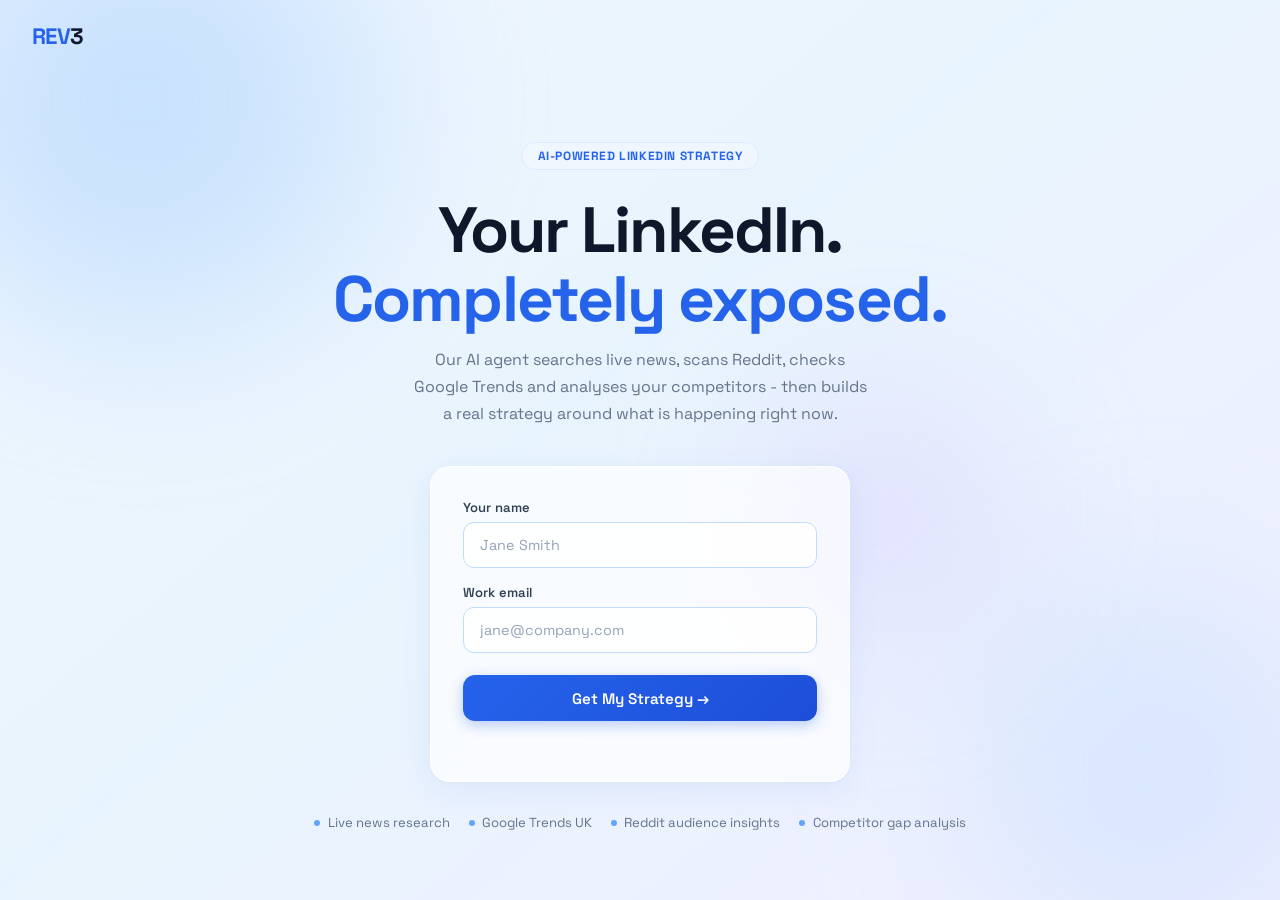
==== static/index.html @ 2608c825 "Cut research time by removing Claude agentic loop Previously: Claude made 3-5 round-trip API calls t" ====
<!DOCTYPE html>
<html lang="en">
<head>
<meta charset="UTF-8"/>
<meta name="viewport" content="width=device-width, initial-scale=1.0"/>
<title>REV3 - LinkedIn Brand Optimizer</title>
<link href="https://fonts.googleapis.com/css2?family=Space+Grotesk:wght@300;400;500;600;700&display=swap" rel="stylesheet"/>
<style>
*,*::before,*::after{box-sizing:border-box;margin:0;padding:0;}

:root{
  --blue-50:#EFF6FF;
  --blue-100:#DBEAFE;
  --blue-200:#BFDBFE;
  --blue-300:#93C5FD;
  --blue-400:#60A5FA;
  --blue-500:#3B82F6;
  --blue-600:#2563EB;
  --blue-700:#1D4ED8;
  --slate-900:#0F172A;
  --slate-700:#334155;
  --slate-600:#475569;
  --slate-500:#64748B;
  --slate-400:#94A3B8;
  --slate-200:#E2E8F0;
  --slate-100:#F1F5F9;
  --white:#FFFFFF;
  --success:#10B981;
  --error:#EF4444;
  --glass:rgba(255,255,255,0.68);
  --glass-border:rgba(255,255,255,0.88);
  --shadow:0 8px 32px rgba(37,99,235,0.08),0 1px 4px rgba(0,0,0,0.04);
  --shadow-md:0 12px 40px rgba(37,99,235,0.12),0 2px 8px rgba(0,0,0,0.06);
}

html{scroll-behavior:smooth;}
body{
  background:linear-gradient(140deg,#EFF6FF 0%,#E8F4FD 45%,#F0EEFF 100%);
  color:var(--slate-900);
  font-family:'Space Grotesk',sans-serif;
  min-height:100vh;
  overflow-x:hidden;
}

/* orbs */
.orb{position:fixed;border-radius:50%;filter:blur(72px);pointer-events:none;z-index:0;}
.orb-1{width:520px;height:520px;background:radial-gradient(circle,rgba(147,197,253,.48),rgba(191,219,254,.15));top:-160px;left:-120px;animation:orb1 14s ease-in-out infinite;}
.orb-2{width:420px;height:420px;background:radial-gradient(circle,rgba(167,210,255,.38),rgba(224,242,254,.1));bottom:-80px;right:-80px;animation:orb2 11s ease-in-out infinite;}
.orb-3{width:280px;height:280px;background:radial-gradient(circle,rgba(196,181,253,.32),rgba(221,214,254,.08));top:42%;left:58%;animation:orb3 17s ease-in-out infinite;}
@keyframes orb1{0%,100%{transform:translate(0,0) scale(1);}40%{transform:translate(24px,-18px) scale(1.06);}70%{transform:translate(-16px,22px) scale(.96);}}
@keyframes orb2{0%,100%{transform:translate(0,0);}35%{transform:translate(-20px,16px);}65%{transform:translate(18px,-12px);}}
@keyframes orb3{0%,100%{transform:translate(-50%,-50%) scale(1);}50%{transform:translate(-50%,-50%) scale(1.1);}}

.page{position:relative;z-index:1;}

/* utilities */
.hidden{display:none!important;}
.fade-in{animation:fadeUp .35s ease forwards;}
@keyframes fadeUp{from{opacity:0;transform:translateY(20px);}to{opacity:1;transform:translateY(0);}}
@keyframes spin{to{transform:rotate(360deg);}}
@keyframes pulse{0%,100%{opacity:1;}50%{opacity:.5;}}

/* glass card */
.glass{
  background:var(--glass);
  backdrop-filter:blur(20px);
  -webkit-backdrop-filter:blur(20px);
  border:1px solid var(--glass-border);
  border-radius:20px;
  box-shadow:var(--shadow);
}

/* nav */
.nav{padding:1.4rem 2rem;display:flex;align-items:center;justify-content:space-between;}
.logo{font-size:1.4rem;font-weight:700;color:var(--blue-600);letter-spacing:-.03em;}
.logo-dot{color:var(--slate-900);}

/* buttons */
.btn{
  display:inline-flex;align-items:center;justify-content:center;gap:.5rem;
  background:linear-gradient(135deg,var(--blue-600),var(--blue-700));
  color:#fff;font-family:'Space Grotesk',sans-serif;font-size:.95rem;font-weight:600;
  padding:.85rem 2rem;border:none;border-radius:12px;cursor:pointer;
  transition:all .2s ease;box-shadow:0 4px 14px rgba(37,99,235,.32);
}
.btn:hover:not(:disabled){transform:translateY(-2px);box-shadow:0 6px 20px rgba(37,99,235,.42);}
.btn:active:not(:disabled){transform:translateY(0);}
.btn:disabled{background:var(--slate-200);color:var(--slate-400);cursor:not-allowed;box-shadow:none;}
.btn-ghost{background:transparent;border:1.5px solid var(--blue-600);color:var(--blue-600);box-shadow:none;}
.btn-ghost:hover:not(:disabled){background:var(--blue-50);box-shadow:none;}

/* inputs */
.field{margin-bottom:1rem;}
.field label{display:block;font-size:.82rem;font-weight:600;color:var(--slate-700);margin-bottom:.4rem;letter-spacing:.01em;}
.input{
  width:100%;padding:.8rem 1rem;
  background:rgba(255,255,255,.82);
  border:1.5px solid var(--blue-200);
  border-radius:11px;
  font-family:'Space Grotesk',sans-serif;font-size:.9rem;color:var(--slate-900);
  outline:none;transition:all .2s ease;
}
.input:focus{border-color:var(--blue-500);background:#fff;box-shadow:0 0 0 3px rgba(59,130,246,.14);}
.input::placeholder{color:var(--slate-400);}

/* chips */
.chip{display:inline-block;background:var(--blue-50);color:var(--blue-700);border:1px solid var(--blue-100);font-size:.82rem;font-weight:500;padding:.28rem .7rem;border-radius:20px;}
.chip-green{background:#F0FDF4;color:#166534;border-color:#BBF7D0;}
.chip-red{background:#FEF2F2;color:#991B1B;border-color:#FECACA;}
.chip-slate{background:var(--slate-100);color:var(--slate-600);border:1px solid var(--slate-200);}

/* spinner */
.spinner{display:inline-block;width:1rem;height:1rem;border:2px solid rgba(59,130,246,.2);border-top-color:var(--blue-500);border-radius:50%;animation:spin .7s linear infinite;}

/* divider */
hr.div{border:none;border-top:1px solid rgba(37,99,235,.1);margin:1.75rem 0;}

/* section labels */
.label-tag{font-size:.72rem;font-weight:700;color:var(--blue-600);text-transform:uppercase;letter-spacing:.06em;margin-bottom:.5rem;}

/* progress steps */
.steps{display:flex;align-items:center;justify-content:center;gap:0;margin-bottom:2.5rem;font-size:.82rem;}
.step{display:flex;flex-direction:column;align-items:center;gap:.3rem;color:var(--slate-400);}
.step.done{color:var(--success);}
.step.active{color:var(--blue-600);}
.step-circle{width:30px;height:30px;border:2px solid currentColor;border-radius:50%;display:flex;align-items:center;justify-content:center;font-size:.82rem;font-weight:700;background:rgba(255,255,255,.8);}
.step.active .step-circle{background:var(--blue-600);border-color:var(--blue-600);color:#fff;}
.step.done .step-circle{background:var(--success);border-color:var(--success);color:#fff;}
.step-line{width:56px;height:2px;background:var(--slate-200);margin-bottom:1.3rem;}
.step-line.done{background:var(--success);}

/* =====================================================
   STEP 0 — Email / Name
===================================================== */
#step0{min-height:100vh;display:flex;flex-direction:column;}
.s0-body{flex:1;display:flex;flex-direction:column;align-items:center;justify-content:center;padding:2rem 1rem;text-align:center;}
.s0-badge{display:inline-flex;align-items:center;gap:.5rem;background:var(--blue-50);border:1px solid var(--blue-100);color:var(--blue-600);font-size:.75rem;font-weight:700;padding:.3rem 1rem;border-radius:20px;margin-bottom:1.6rem;text-transform:uppercase;letter-spacing:.05em;}
.s0-h1{font-size:clamp(2.2rem,6vw,4rem);font-weight:700;line-height:1.08;color:var(--slate-900);margin-bottom:.75rem;letter-spacing:-.03em;}
.s0-h1 .accent{color:var(--blue-600);}
.s0-sub{font-size:1rem;color:var(--slate-500);max-width:460px;line-height:1.7;margin-bottom:2.4rem;}
.s0-card{width:100%;max-width:420px;padding:2rem;text-align:left;margin-bottom:2rem;}
.s0-pills{display:flex;flex-wrap:wrap;gap:1.2rem;justify-content:center;}
.s0-pill{display:flex;align-items:center;gap:.45rem;font-size:.82rem;color:var(--slate-500);}
.s0-dot{width:6px;height:6px;background:var(--blue-400);border-radius:50%;}

/* =====================================================
   STEP 1 — Upload
===================================================== */
#step1{min-height:100vh;display:flex;flex-direction:column;}
.s1-body{flex:1;display:flex;align-items:center;justify-content:center;padding:2rem 1rem;}
.upload-wrap{width:100%;max-width:500px;}
.upload-wrap h2{font-size:1.5rem;font-weight:700;color:var(--slate-900);margin-bottom:.4rem;letter-spacing:-.02em;}
.upload-wrap p.sub{font-size:.85rem;color:var(--slate-500);margin-bottom:1.4rem;line-height:1.6;}
.upload-zone{
  width:100%;border:2px dashed var(--blue-300);border-radius:16px;
  padding:2.8rem 2rem;text-align:center;cursor:pointer;
  transition:all .25s ease;background:rgba(239,246,255,.45);position:relative;
}
.upload-zone:hover{border-color:var(--blue-500);background:rgba(219,234,254,.35);box-shadow:0 0 0 4px rgba(59,130,246,.08);}
.upload-zone.drag-over{border-style:solid;border-color:var(--blue-600);background:rgba(219,234,254,.55);box-shadow:0 0 0 5px rgba(37,99,235,.12);}
.upload-zone input[type=file]{position:absolute;inset:0;opacity:0;cursor:pointer;}
.upload-icon-box{
  width:60px;height:60px;margin:0 auto 1rem;
  background:linear-gradient(135deg,var(--blue-50),var(--blue-100));
  border:1px solid var(--blue-200);border-radius:14px;
  display:flex;align-items:center;justify-content:center;
}
.upload-zone strong{display:block;font-size:1rem;font-weight:600;color:var(--slate-900);margin-bottom:.3rem;}
.upload-zone span{font-size:.85rem;color:var(--slate-500);}
.upload-note{margin-top:.9rem;font-size:.78rem;color:var(--slate-400);text-align:center;}
#uploadStatus{margin-top:1rem;min-height:2rem;font-size:.88rem;text-align:center;}

/* =====================================================
   STEP 2 — Profile Snapshot
===================================================== */
#step2{max-width:1100px;margin:0 auto;padding:2rem 1.5rem 5rem;}
.s2-grid{display:grid;grid-template-columns:3fr 2fr;gap:1.5rem;margin-bottom:2rem;}
@media(max-width:768px){.s2-grid{grid-template-columns:1fr;}}

.score-ring-wrap{display:flex;flex-direction:column;align-items:center;margin:1.5rem 0;}
.score-ring-svg{transform:rotate(-90deg);}
.score-ring-bg{fill:none;stroke:var(--blue-100);stroke-width:10;}
.score-ring-fill{fill:none;stroke:var(--blue-500);stroke-width:10;stroke-linecap:round;stroke-dasharray:314;stroke-dashoffset:314;transition:stroke-dashoffset 1.2s ease;}
.score-ring-text{font-family:'Space Grotesk',sans-serif;font-size:2rem;font-weight:700;fill:var(--slate-900);dominant-baseline:middle;text-anchor:middle;}
.score-label{font-size:.78rem;color:var(--slate-500);margin-top:.3rem;}
.score-rating{font-size:.95rem;font-weight:600;margin-top:.3rem;color:var(--blue-600);}

.bar-row{display:flex;align-items:center;gap:.7rem;margin-bottom:.55rem;font-size:.84rem;}
.bar-label{min-width:100px;color:var(--slate-500);}
.bar-track{flex:1;height:6px;background:var(--blue-50);border-radius:3px;overflow:hidden;}
.bar-fill{height:100%;border-radius:3px;transition:width .9s ease;}
.bar-green{background:var(--success);}
.bar-amber{background:#F59E0B;}
.bar-red{background:var(--error);}
.bar-val{min-width:30px;text-align:right;font-size:.78rem;color:var(--slate-400);}

.chip-col{display:flex;flex-direction:column;gap:.4rem;margin-top:.5rem;}

.audience-grid{display:grid;grid-template-columns:1fr 1fr;gap:1rem;margin:1.2rem 0 1.5rem;}
@media(max-width:520px){.audience-grid{grid-template-columns:1fr;}}
.aud-card{
  background:rgba(255,255,255,.6);backdrop-filter:blur(16px);-webkit-backdrop-filter:blur(16px);
  border:1.5px solid rgba(255,255,255,.82);border-radius:14px;padding:1.1rem;
  cursor:pointer;transition:all .2s ease;position:relative;
}
.aud-card:hover{background:rgba(255,255,255,.82);border-color:var(--blue-200);transform:translateY(-2px);box-shadow:0 6px 20px rgba(37,99,235,.1);}
.aud-card.selected{border:2px solid var(--blue-500);background:rgba(239,246,255,.9);box-shadow:0 6px 24px rgba(37,99,235,.15);}
.aud-card.selected::after{content:'✓';position:absolute;top:.6rem;right:.8rem;color:var(--blue-600);font-weight:700;font-size:.85rem;}
.aud-name{font-weight:600;color:var(--slate-900);font-size:.95rem;margin-bottom:.25rem;}
.aud-desc{font-size:.8rem;color:var(--slate-500);margin-bottom:.45rem;}
.aud-why{font-size:.78rem;}
.aud-why b{color:var(--blue-600);}
.aud-why span{color:var(--slate-500);}

/* =====================================================
   AGENT PROGRESS
===================================================== */
#stepAgent{min-height:100vh;display:flex;flex-direction:column;}
.agent-body{flex:1;display:flex;flex-direction:column;align-items:center;justify-content:center;padding:2rem 1rem;text-align:center;}
.agent-title{font-size:clamp(1.8rem,4vw,2.6rem);font-weight:700;color:var(--slate-900);margin-bottom:.4rem;letter-spacing:-.02em;}
.agent-sub{color:var(--slate-500);font-size:.9rem;margin-bottom:2rem;}
.feed-card{width:100%;max-width:580px;padding:1.2rem 1.4rem;text-align:left;min-height:160px;max-height:320px;overflow-y:auto;}
.feed-item{display:flex;align-items:flex-start;gap:.7rem;padding:.55rem 0;border-bottom:1px solid rgba(37,99,235,.06);font-size:.875rem;animation:fadeUp .2s ease;}
.feed-item:last-child{border-bottom:none;}
.feed-icon{min-width:1.4rem;text-align:center;color:var(--blue-500);font-weight:700;}
.feed-msg{flex:1;}
.feed-msg.active{color:var(--blue-600);animation:pulse 1.4s infinite;}
.feed-msg.done{color:var(--slate-700);}
.prog-bar-wrap{width:100%;max-width:580px;height:4px;background:var(--blue-100);border-radius:2px;margin-top:1rem;overflow:hidden;}
.prog-bar-fill{height:100%;background:linear-gradient(90deg,var(--blue-400),var(--blue-600));border-radius:2px;transition:width .5s ease;width:0%;}
.agent-hint{margin-top:1rem;font-size:.78rem;color:var(--slate-400);}

.source-badge{font-size:.67rem;font-weight:700;padding:.1rem .45rem;border-radius:20px;background:var(--blue-50);color:var(--blue-600);border:1px solid var(--blue-100);letter-spacing:.04em;text-transform:uppercase;}

/* =====================================================
   STEP 3 — Strategy
===================================================== */
#step3{max-width:1100px;margin:0 auto;padding:2rem 1.5rem 5rem;}

.tabs{display:flex;flex-wrap:wrap;gap:.4rem;padding:.4rem;background:rgba(255,255,255,.55);backdrop-filter:blur(12px);-webkit-backdrop-filter:blur(12px);border:1px solid rgba(255,255,255,.85);border-radius:14px;width:fit-content;margin-bottom:2rem;}
.tab-btn{background:none;border:none;color:var(--slate-500);font-family:'Space Grotesk',sans-serif;font-size:.85rem;font-weight:500;padding:.45rem .95rem;cursor:pointer;border-radius:10px;transition:all .18s ease;}
.tab-btn:hover{color:var(--slate-900);background:rgba(255,255,255,.55);}
.tab-btn.active{background:var(--blue-600);color:#fff;box-shadow:0 2px 8px rgba(37,99,235,.28);}
.tab-panel{display:none;}.tab-panel.active{display:block;}

.intel-item{
  background:rgba(255,255,255,.62);backdrop-filter:blur(12px);-webkit-backdrop-filter:blur(12px);
  border:1px solid rgba(255,255,255,.85);border-left:3px solid var(--blue-500);
  border-radius:0 12px 12px 0;padding:1rem 1.2rem;margin-bottom:.7rem;
  transition:all .18s ease;
}
.intel-item:hover{background:rgba(255,255,255,.82);box-shadow:0 4px 12px rgba(37,99,235,.08);}
.intel-topic{font-weight:600;color:var(--slate-900);margin-bottom:.25rem;font-size:.9rem;}
.intel-why{font-size:.84rem;color:var(--slate-500);line-height:1.5;}
.intel-section{margin-bottom:2rem;}
.intel-section h3{font-size:1rem;font-weight:700;color:var(--slate-900);margin-bottom:1rem;letter-spacing:-.01em;}

.plan-wrap{overflow-x:auto;border-radius:14px;margin-bottom:1.5rem;}
.plan-table{width:100%;border-collapse:collapse;font-size:.84rem;background:rgba(255,255,255,.62);}
.plan-table th{background:var(--blue-600);color:#fff;font-size:.78rem;font-weight:700;padding:.75rem 1rem;text-align:left;letter-spacing:.03em;}
.plan-table th:first-child{border-radius:14px 0 0 0;}.plan-table th:last-child{border-radius:0 14px 0 0;}
.plan-table td{padding:.75rem 1rem;border-bottom:1px solid rgba(37,99,235,.05);vertical-align:top;color:var(--slate-600);}
.plan-table tr:hover td{background:rgba(239,246,255,.5);}
.plan-table td:first-child{font-weight:700;color:var(--slate-900);}
.plan-table td.hook{color:var(--slate-900);font-weight:500;}
.trend-badge{display:inline-block;background:var(--blue-50);color:var(--blue-600);border:1px solid var(--blue-100);font-size:.68rem;padding:.1rem .4rem;border-radius:20px;font-weight:700;}

.pillar-cards{display:grid;grid-template-columns:repeat(3,1fr);gap:1rem;margin-bottom:2rem;}
@media(max-width:700px){.pillar-cards{grid-template-columns:1fr;}}
.pillar-card{
  background:rgba(255,255,255,.65);backdrop-filter:blur(16px);-webkit-backdrop-filter:blur(16px);
  border:1px solid rgba(255,255,255,.88);border-top:3px solid var(--blue-500);
  border-radius:0 0 14px 14px;padding:1.1rem;transition:all .2s ease;
}
.pillar-card:hover{transform:translateY(-3px);box-shadow:0 8px 24px rgba(37,99,235,.1);}
.pillar-name{font-size:.95rem;font-weight:700;color:var(--blue-600);margin-bottom:.35rem;}
.pillar-why{font-size:.8rem;color:var(--slate-500);margin-bottom:.45rem;}
.pillar-topic{font-size:.85rem;color:var(--slate-700);margin-bottom:.45rem;}

.dos-donts{display:grid;grid-template-columns:1fr 1fr;gap:2rem;margin-bottom:2rem;}
@media(max-width:600px){.dos-donts{grid-template-columns:1fr;}}
.do-list li,.dont-list li{display:flex;align-items:flex-start;gap:.55rem;padding:.5rem 0;border-bottom:1px solid rgba(37,99,235,.06);font-size:.875rem;list-style:none;color:var(--slate-700);}
.do-list li .ico{color:var(--success);font-weight:700;flex-shrink:0;}
.dont-list li .ico{color:var(--error);font-weight:700;flex-shrink:0;}

.fix-cards{display:grid;grid-template-columns:1fr 1fr;gap:1rem;margin-bottom:2rem;}
@media(max-width:600px){.fix-cards{grid-template-columns:1fr;}}
.fix-card{
  background:rgba(255,255,255,.65);backdrop-filter:blur(16px);-webkit-backdrop-filter:blur(16px);
  border:1px solid rgba(255,255,255,.88);border-radius:14px;padding:1.1rem;
  transition:all .2s ease;
}
.fix-card:hover{transform:translateY(-2px);box-shadow:0 6px 16px rgba(37,99,235,.08);}
.fix-sec{margin-bottom:.35rem;}
.fix-issue{font-size:.8rem;color:var(--slate-500);margin-bottom:.35rem;}
.fix-fix{font-size:.875rem;color:var(--slate-900);margin-bottom:.45rem;}
.imp-high{background:var(--blue-600);color:#fff;}
.imp-med{background:var(--blue-50);color:var(--blue-600);}
.imp-low{background:var(--slate-100);color:var(--slate-500);}

.ms-wrap{display:flex;gap:1rem;flex-wrap:wrap;}
.ms-item{
  flex:1;min-width:180px;
  background:rgba(255,255,255,.65);backdrop-filter:blur(16px);-webkit-backdrop-filter:blur(16px);
  border:1px solid rgba(255,255,255,.88);border-radius:14px;padding:1.1rem;
  transition:all .2s ease;
}
.ms-item:hover{transform:translateY(-2px);box-shadow:0 6px 16px rgba(37,99,235,.08);}
.ms-month{font-size:.72rem;font-weight:700;color:var(--blue-600);text-transform:uppercase;letter-spacing:.05em;margin-bottom:.35rem;}
.ms-goal{font-size:.95rem;font-weight:700;color:var(--slate-900);margin-bottom:.3rem;}
.ms-how{font-size:.8rem;color:var(--slate-500);}

.s3-actions{display:flex;gap:1rem;flex-wrap:wrap;margin-top:2rem;}

.card{
  background:rgba(255,255,255,.65);backdrop-filter:blur(16px);-webkit-backdrop-filter:blur(16px);
  border:1px solid rgba(255,255,255,.88);border-radius:14px;padding:1.2rem 1.4rem;
  box-shadow:var(--shadow);
}
.card-accent{border-left:3px solid var(--blue-400);}

.err-card{
  background:rgba(255,255,255,.72);backdrop-filter:blur(20px);-webkit-backdrop-filter:blur(20px);
  border:1px solid rgba(239,68,68,.25);border-radius:16px;
  padding:2rem;max-width:460px;margin:2rem auto;text-align:center;
}
.err-card p{color:var(--error);margin-bottom:1.2rem;font-size:.9rem;}

::-webkit-scrollbar{width:5px;height:5px;}
::-webkit-scrollbar-track{background:transparent;}
::-webkit-scrollbar-thumb{background:var(--blue-200);border-radius:3px;}
::selection{background:var(--blue-100);color:var(--blue-700);}
</style>
</head>
<body>

<div class="orb orb-1"></div>
<div class="orb orb-2"></div>
<div class="orb orb-3"></div>

<div class="page">

<!-- ══════════════════════════════════════════════════
     STEP 0  Name / Email
══════════════════════════════════════════════════ -->
<div id="step0">
  <nav class="nav">
    <div class="logo">REV<span class="logo-dot">3</span></div>
  </nav>
  <div class="s0-body">
    <div class="s0-badge">AI-Powered LinkedIn Strategy</div>
    <h1 class="s0-h1">Your LinkedIn.<br/><span class="accent">Completely exposed.</span></h1>
    <p class="s0-sub">Our AI agent searches live news, scans Reddit, checks Google Trends and analyses your competitors - then builds a real strategy around what is happening right now.</p>

    <div class="glass s0-card">
      <div class="field">
        <label for="iName">Your name</label>
        <input class="input" type="text" id="iName" placeholder="Jane Smith" autocomplete="name"/>
      </div>
      <div class="field" style="margin-bottom:1.4rem;">
        <label for="iEmail">Work email</label>
        <input class="input" type="email" id="iEmail" placeholder="jane@company.com" autocomplete="email"/>
      </div>
      <button class="btn" id="step0Btn" style="width:100%;">Get My Strategy &rarr;</button>
      <p id="step0Err" style="margin-top:.65rem;font-size:.8rem;color:var(--error);min-height:1.1rem;"></p>
    </div>

    <div class="s0-pills">
      <div class="s0-pill"><div class="s0-dot"></div>Live news research</div>
      <div class="s0-pill"><div class="s0-dot"></div>Google Trends UK</div>
      <div class="s0-pill"><div class="s0-dot"></div>Reddit audience insights</div>
      <div class="s0-pill"><div class="s0-dot"></div>Competitor gap analysis</div>
    </div>
  </div>
</div>

<!-- ══════════════════════════════════════════════════
     STEP 1  Upload
══════════════════════════════════════════════════ -->
<div id="step1" class="hidden fade-in">
  <nav class="nav">
    <div class="logo">REV<span class="logo-dot">3</span></div>
  </nav>
  <div class="s1-body">
    <div class="upload-wrap">
      <h2 id="uploadGreeting">Now upload your LinkedIn PDF</h2>
      <p class="sub">Go to your LinkedIn profile &rarr; More &rarr; Save to PDF, then upload below.</p>

      <div class="upload-zone" id="uploadZone">
        <input type="file" accept=".pdf" id="fileInput"/>
        <div class="upload-icon-box">
          <svg width="26" height="30" viewBox="0 0 26 30" fill="none">
            <rect x="1" y="1" width="20" height="27" rx="3" stroke="#3B82F6" stroke-width="1.5" fill="rgba(239,246,255,.5)"/>
            <path d="M14 1v8h7" stroke="#3B82F6" stroke-width="1.5" fill="none"/>
            <line x1="4.5" y1="13" x2="15.5" y2="13" stroke="#93C5FD" stroke-width="1.5" stroke-linecap="round"/>
            <line x1="4.5" y1="17" x2="15.5" y2="17" stroke="#93C5FD" stroke-width="1.5" stroke-linecap="round"/>
            <line x1="4.5" y1="21" x2="11" y2="21" stroke="#93C5FD" stroke-width="1.5" stroke-linecap="round"/>
          </svg>
        </div>
        <strong>Drag &amp; drop your LinkedIn PDF here</strong>
        <span>or click to browse</span>
      </div>
      <p class="upload-note">Your PDF is processed in-session only. We don't retain it.</p>
      <div id="uploadStatus"></div>
    </div>
  </div>
</div>

<!-- ══════════════════════════════════════════════════
     STEP 2  Profile Snapshot
══════════════════════════════════════════════════ -->
<div id="step2" class="hidden fade-in">
  <nav class="nav">
    <div class="logo">REV<span class="logo-dot">3</span></div>
  </nav>
  <div id="step2-inner" style="max-width:1100px;margin:0 auto;padding:0 1.5rem 5rem;">
    <div class="steps">
      <div class="step done"><div class="step-circle">&#10003;</div><span>Upload</span></div>
      <div class="step-line done"></div>
      <div class="step active"><div class="step-circle">2</div><span>Analyse</span></div>
      <div class="step-line"></div>
      <div class="step"><div class="step-circle">3</div><span>Strategy</span></div>
    </div>

    <div class="s2-grid">
      <!-- left -->
      <div>
        <div style="font-size:1.5rem;font-weight:700;color:var(--slate-900);letter-spacing:-.02em;" id="s2Name">Your Profile</div>
        <div style="font-size:.9rem;color:var(--slate-500);margin-bottom:1rem;" id="s2Role"></div>

        <div class="score-ring-wrap">
          <svg class="score-ring-svg" width="120" height="120" viewBox="0 0 120 120">
            <circle class="score-ring-bg" cx="60" cy="60" r="50"/>
            <circle class="score-ring-fill" id="scoreRingFill" cx="60" cy="60" r="50"/>
            <text class="score-ring-text" id="scoreNum" x="60" y="62" transform="rotate(90,60,60)">0</text>
          </svg>
          <div class="score-label">Profile Score</div>
          <div class="score-rating" id="scoreRating"></div>
        </div>

        <div id="breakdownBars" style="margin-bottom:1.5rem;"></div>

        <div class="card card-accent" style="margin-bottom:1rem;">
          <div class="label-tag">First impression (8 seconds)</div>
          <p id="s2Impression" style="font-style:italic;color:var(--slate-600);font-size:.9rem;line-height:1.65;"></p>
        </div>
        <div class="card card-accent">
          <div class="label-tag">Your competitive edge</div>
          <p id="s2Edge" style="color:var(--slate-900);font-size:.9rem;line-height:1.65;"></p>
        </div>
      </div>

      <!-- right -->
      <div style="display:flex;flex-direction:column;gap:1rem;">
        <div class="card">
          <div class="label-tag" style="color:var(--success);">Strengths</div>
          <div id="s2Strengths" class="chip-col"></div>
        </div>
        <div class="card">
          <div class="label-tag" style="color:var(--error);">Gaps</div>
          <div id="s2Gaps" class="chip-col"></div>
        </div>
        <div class="card">
          <div class="label-tag">Opportunities</div>
          <div id="s2Opps" class="chip-col"></div>
        </div>
      </div>
    </div>

    <hr class="div"/>
    <div style="font-size:1.2rem;font-weight:700;color:var(--slate-900);margin-bottom:.3rem;">Who do you want to reach?</div>
    <div style="font-size:.85rem;color:var(--slate-500);margin-bottom:1rem;">Pick one. The agent builds your entire strategy around them.</div>
    <div class="audience-grid" id="audienceGrid"></div>
    <button class="btn" id="runAgentBtn" style="width:100%;padding:1rem;" disabled>Run the Agent &rarr;</button>
  </div>
</div>

<!-- ══════════════════════════════════════════════════
     AGENT PROGRESS
══════════════════════════════════════════════════ -->
<div id="stepAgent" class="hidden fade-in">
  <nav class="nav">
    <div class="logo">REV<span class="logo-dot">3</span></div>
  </nav>
  <div class="agent-body">
    <h1 class="agent-title">Agent at work.</h1>
    <p class="agent-sub">Searching the internet so you don't have to.</p>
    <div class="glass feed-card" id="agentFeed"></div>
    <div class="prog-bar-wrap"><div class="prog-bar-fill" id="agentBar"></div></div>
    <p class="agent-hint">This usually takes 20-40 seconds. Actual research takes time.</p>
  </div>
</div>

<!-- ══════════════════════════════════════════════════
     STEP 3  Full Strategy
══════════════════════════════════════════════════ -->
<div id="step3" class="hidden fade-in">
  <nav class="nav">
    <div class="logo">REV<span class="logo-dot">3</span></div>
    <span style="font-size:.82rem;color:var(--slate-500);">Strategy ready</span>
  </nav>
  <div style="max-width:1100px;margin:0 auto;padding:0 1.5rem 5rem;">
    <div class="steps">
      <div class="step done"><div class="step-circle">&#10003;</div><span>Upload</span></div>
      <div class="step-line done"></div>
      <div class="step done"><div class="step-circle">&#10003;</div><span>Analyse</span></div>
      <div class="step-line done"></div>
      <div class="step active"><div class="step-circle">3</div><span>Strategy</span></div>
    </div>

    <div class="tabs">
      <button class="tab-btn active" data-tab="intel">Intel</button>
      <button class="tab-btn" data-tab="plan">7-Day Plan</button>
      <button class="tab-btn" data-tab="overview">Overview</button>
      <button class="tab-btn" data-tab="dosdontss">Dos &amp; Don'ts</button>
      <button class="tab-btn" data-tab="fixes">Fixes</button>
    </div>

    <!-- INTEL -->
    <div id="tab-intel" class="tab-panel active">
      <div class="intel-section"><h3>Trending in your world</h3><div id="trendingList"></div></div>
      <hr class="div"/>
      <div class="intel-section"><h3>What your audience is actually saying</h3><div id="painPointsList"></div></div>
      <hr class="div"/>
      <div class="intel-section"><h3>Gaps your competitors are missing</h3><div id="competitorGapsList"></div></div>
      <hr class="div"/>
      <div class="intel-section"><h3>News hooks you can use this week</h3><div id="newsHooksList"></div></div>
    </div>

    <!-- 7-DAY PLAN -->
    <div id="tab-plan" class="tab-panel">
      <div style="font-size:1.2rem;font-weight:700;color:var(--slate-900);margin-bottom:1.4rem;">Your week, sorted.</div>
      <div class="plan-wrap">
        <table class="plan-table">
          <thead><tr>
            <th>Day</th><th>Type</th><th>Topic</th>
            <th>Opening Hook</th><th>Trending Angle</th><th>Why It Works</th>
          </tr></thead>
          <tbody id="planTableBody"></tbody>
        </table>
      </div>
      <button class="btn" id="copyPlanBtn">Copy Full Plan</button>
    </div>

    <!-- OVERVIEW -->
    <div id="tab-overview" class="tab-panel">
      <div class="pillar-cards" id="pillarCards"></div>
      <div class="card card-accent" style="margin-bottom:1rem;">
        <div class="label-tag">Your voice on LinkedIn</div>
        <p id="postingVoice" style="font-style:italic;color:var(--slate-600);line-height:1.7;font-size:.9rem;"></p>
      </div>
      <div class="card card-accent">
        <div class="label-tag">Your posting rhythm</div>
        <p id="weeklyRhythm" style="color:var(--slate-900);line-height:1.7;font-size:.9rem;"></p>
      </div>
    </div>

    <!-- DOS & DON'TS -->
    <div id="tab-dosdontss" class="tab-panel">
      <div class="dos-donts">
        <div>
          <div style="font-size:1.1rem;font-weight:700;color:var(--success);margin-bottom:1rem;">Do this</div>
          <ul class="do-list" id="doList"></ul>
        </div>
        <div>
          <div style="font-size:1.1rem;font-weight:700;color:var(--error);margin-bottom:1rem;">Don't do this</div>
          <ul class="dont-list" id="dontList"></ul>
        </div>
      </div>
      <hr class="div"/>
      <div style="font-size:1rem;font-weight:700;color:var(--slate-900);margin-bottom:1rem;">3 moves your competitors aren't making</div>
      <div id="engagementTactics" style="display:flex;flex-direction:column;gap:.75rem;"></div>
    </div>

    <!-- FIXES -->
    <div id="tab-fixes" class="tab-panel">
      <div style="font-size:1.1rem;font-weight:700;color:var(--slate-900);margin-bottom:1.2rem;">Quick wins</div>
      <div class="fix-cards" id="fixCards"></div>
      <hr class="div"/>
      <div style="font-size:1.1rem;font-weight:700;color:var(--slate-900);margin-bottom:1.2rem;">6 months from now</div>
      <div class="ms-wrap" id="msWrap"></div>
    </div>

    <div class="s3-actions">
      <button class="btn btn-ghost" id="startAgainBtn">Start Again</button>
      <button class="btn" id="shareBtn">Share REV3</button>
    </div>
  </div>
</div>

<!-- ERROR -->
<div id="errorContainer" class="hidden"></div>

</div><!-- /page -->

<script>
// ── State ──────────────────────────────────────────
let profileText = '', analysisData = null, selectedAudience = null, fullStrategy = null;
let userName = '', userEmail = '';

// ── Helpers ────────────────────────────────────────
const ALL_VIEWS = '#step0,#step1,#step2,#stepAgent,#step3,#errorContainer';

function show(id) {
  document.querySelectorAll(ALL_VIEWS).forEach(el => el.classList.add('hidden'));
  const el = document.getElementById(id);
  el.classList.remove('hidden');
  el.classList.add('fade-in');
  window.scrollTo(0, 0);
}

function safe(v, fb = '-') { return (v === null || v === undefined || v === '') ? fb : v; }
function safeArr(v) { return Array.isArray(v) ? v : []; }
function esc(s) {
  if (typeof s !== 'string') s = String(s || '');
  return s.replace(/&/g,'&amp;').replace(/</g,'&lt;').replace(/>/g,'&gt;').replace(/"/g,'&quot;');
}

// ── STEP 0 — Name/Email ────────────────────────────
const s0Btn = document.getElementById('step0Btn');
const s0Err = document.getElementById('step0Err');

s0Btn.addEventListener('click', async () => {
  const name  = document.getElementById('iName').value.trim();
  const email = document.getElementById('iEmail').value.trim();
  s0Err.textContent = '';
  if (!name)                 { s0Err.textContent = 'Please enter your name.'; return; }
  if (!email.includes('@'))  { s0Err.textContent = 'Please enter a valid email.'; return; }
  userName = name; userEmail = email;
  s0Btn.disabled = true;
  s0Btn.textContent = 'Just a moment...';
  fetch('/register', {
    method: 'POST',
    headers: { 'Content-Type': 'application/json' },
    body: JSON.stringify({ name, email }),
  }).catch(() => {});
  document.getElementById('uploadGreeting').textContent = `Hi ${name}, upload your LinkedIn PDF`;
  show('step1');
  s0Btn.disabled = false;
  s0Btn.innerHTML = 'Get My Strategy &rarr;';
});

['iName','iEmail'].forEach(id =>
  document.getElementById(id).addEventListener('keydown', e => { if (e.key === 'Enter') s0Btn.click(); })
);

// ── STEP 1 — Upload ────────────────────────────────
const uploadZone   = document.getElementById('uploadZone');
const fileInput    = document.getElementById('fileInput');
const uploadStatus = document.getElementById('uploadStatus');

uploadZone.addEventListener('dragover', e => { e.preventDefault(); uploadZone.classList.add('drag-over'); });
uploadZone.addEventListener('dragleave', () => uploadZone.classList.remove('drag-over'));
uploadZone.addEventListener('drop', e => {
  e.preventDefault(); uploadZone.classList.remove('drag-over');
  const f = e.dataTransfer.files[0]; if (f) handleFile(f);
});
fileInput.addEventListener('change', e => { if (e.target.files[0]) handleFile(e.target.files[0]); });

async function handleFile(file) {
  if (!file.name.toLowerCase().endsWith('.pdf')) {
    setStatus(`<span style="color:var(--error)">Only PDF files accepted.</span>`); return;
  }
  setStatus('<span class="spinner"></span> Uploading...');
  const fd = new FormData(); fd.append('file', file);
  try {
    const r = await fetch('/upload', { method: 'POST', body: fd });
    const d = await r.json().catch(() => ({}));
    if (!r.ok) throw new Error(d.detail || `Upload failed (${r.status})`);
    profileText = d.text;
    setStatus('<span class="spinner"></span> Analysing your profile...');
    const ar = await fetch('/analyze-only', {
      method: 'POST', headers: { 'Content-Type': 'application/json' },
      body: JSON.stringify({ profile_text: profileText }),
    });
    const ad = await ar.json().catch(() => ({}));
    if (!ar.ok) throw new Error(ad.detail || `Analysis failed (${ar.status})`);
    analysisData = ad;
    renderStep2(ad);
    show('step2');
  } catch (err) {
    setStatus(`<span style="color:var(--error)">${esc(err.message)}</span>`);
  }
}

function setStatus(html) { uploadStatus.innerHTML = html; }

// ── STEP 2 — Profile Snapshot ──────────────────────
function renderStep2(d) {
  document.getElementById('s2Name').textContent      = safe(d.name, 'Your Profile');
  document.getElementById('s2Role').textContent      = safe(d.currentRole, '');
  document.getElementById('s2Impression').textContent = safe(d.firstImpression);
  document.getElementById('s2Edge').textContent      = safe(d.competitiveEdge);

  const score = Math.max(0, Math.min(100, d.profileScore || 0));
  const offset = 314 - (314 * score / 100);
  const ring = document.getElementById('scoreRingFill');
  const numEl = document.getElementById('scoreNum');
  setTimeout(() => {
    ring.style.strokeDashoffset = offset;
    let cur = 0;
    const tick = () => { cur = Math.min(score, cur + 2); numEl.textContent = cur; if (cur < score) requestAnimationFrame(tick); };
    requestAnimationFrame(tick);
  }, 100);

  document.getElementById('scoreRating').textContent =
    score >= 90 ? 'Excellent' : score >= 70 ? 'Good - room to grow' :
    score >= 50 ? 'Average - let\'s fix that' : 'Needs serious work';

  const sb = d.scoreBreakdown || {};
  const keys = { headline:'Headline', about:'About', experience:'Experience', skills:'Skills', completeness:'Completeness' };
  const bbEl = document.getElementById('breakdownBars');
  bbEl.innerHTML = '';
  Object.entries(keys).forEach(([k, lbl]) => {
    const v = sb[k] || 0;
    const cls = v >= 15 ? 'bar-green' : v >= 10 ? 'bar-amber' : 'bar-red';
    bbEl.innerHTML += `<div class="bar-row"><span class="bar-label">${esc(lbl)}</span><div class="bar-track"><div class="bar-fill ${cls}" style="width:${(v/20)*100}%"></div></div><span class="bar-val">${v}/20</span></div>`;
  });

  chips('s2Strengths', safeArr(d.topStrengths),        'chip-green');
  chips('s2Gaps',      safeArr(d.keyGaps),             'chip-red');
  chips('s2Opps',      safeArr(d.hiddenOpportunities), 'chip');

  const grid = document.getElementById('audienceGrid');
  grid.innerHTML = '';
  safeArr(d.suggestedAudiences).forEach(a => {
    const card = document.createElement('div');
    card.className = 'aud-card';
    card.innerHTML = `
      <div class="aud-name">${esc(a.label || '')}</div>
      <div class="aud-desc">${esc(a.description || '')}</div>
      <div class="aud-why"><b>Why this works: </b><span>${esc(a.whyThisAudience || '')}</span></div>`;
    card.addEventListener('click', () => {
      document.querySelectorAll('.aud-card').forEach(c => c.classList.remove('selected'));
      card.classList.add('selected');
      selectedAudience = a;
      document.getElementById('runAgentBtn').disabled = false;
    });
    grid.appendChild(card);
  });

  document.getElementById('runAgentBtn').addEventListener('click', startAgent);
}

function chips(id, items, cls) {
  document.getElementById(id).innerHTML = items.map(s => `<span class="${cls}">${esc(s)}</span>`).join('');
}

// ── AGENT ──────────────────────────────────────────
let evtCount = 0;
const TOTAL_EVT = 12;

function startAgent() {
  if (!selectedAudience) return;
  show('stepAgent');
  document.getElementById('agentFeed').innerHTML = '';
  evtCount = 0; setBar(0);
  runAgentStream(JSON.stringify({
    profile_text: profileText,
    audience_label: selectedAudience.label,
    audience_description: selectedAudience.description,
    profile_role: analysisData ? (analysisData.currentRole || '') : '',
    profile_industry: analysisData ? (analysisData.industry || '') : '',
  }));
}

async function runAgentStream(body) {
  const feed = document.getElementById('agentFeed');
  let activeItem = null;

  function addFeed(icon, msg, cls, badge) {
    if (activeItem) {
      activeItem.querySelector('.feed-icon').textContent = '+';
      activeItem.querySelector('.feed-msg').classList.replace('active', 'done');
    }
    const div = document.createElement('div');
    div.className = 'feed-item';
    div.innerHTML = `<span class="feed-icon">${icon}</span><span class="feed-msg ${cls}">${esc(msg)}${badge ? ` <span class="source-badge">${esc(badge)}</span>` : ''}</span>`;
    feed.appendChild(div);
    feed.scrollTop = feed.scrollHeight;
    activeItem = div;
    evtCount++;
    setBar(Math.min(95, (evtCount / TOTAL_EVT) * 100));
  }

  try {
    const resp = await fetch('/run-agent', {
      method: 'POST', headers: { 'Content-Type': 'application/json' }, body,
    });
    if (!resp.ok) {
      const e = await resp.json().catch(() => ({}));
      throw new Error(e.detail || 'Agent failed');
    }

    const reader = resp.body.getReader();
    const dec = new TextDecoder();
    let buf = '';

    while (true) {
      const { done, value } = await reader.read();
      if (done) break;
      buf += dec.decode(value, { stream: true });
      const lines = buf.split('\n'); buf = lines.pop();
      for (const line of lines) {
        if (!line.startsWith('data: ')) continue;
        let ev; try { ev = JSON.parse(line.slice(6)); } catch { continue; }

        if (ev.stage === 'profile')    addFeed('...', ev.message, 'active', null);
        else if (ev.stage === 'research') addFeed('...', ev.message, 'active', ev.source || ev.tool);
        else if (ev.stage === 'synthesis') addFeed('...', ev.message, 'active', null);
        else if (ev.stage === 'complete') {
          if (activeItem) {
            activeItem.querySelector('.feed-icon').textContent = '+';
            activeItem.querySelector('.feed-msg').classList.replace('active', 'done');
          }
          addFeed('+', ev.message, 'done', null);
          setBar(100);
          fullStrategy = ev.data;
          saveResults(ev.data);
          setTimeout(() => { renderStep3(fullStrategy); show('step3'); }, 600);
        } else if (ev.stage === 'error') showError(ev.message);
      }
    }
  } catch (err) { showError(err.message); }
}

function setBar(pct) { document.getElementById('agentBar').style.width = pct + '%'; }

function saveResults(d) {
  const pi = d.profileIntelligence || {};
  const st = d.strategy || {};
  fetch('/save-results', {
    method: 'POST',
    headers: { 'Content-Type': 'application/json' },
    body: JSON.stringify({
      name: userName,
      email: userEmail,
      profile_name: pi.name || '',
      current_role: pi.currentRole || '',
      industry: pi.industry || '',
      profile_score: pi.profileScore || 0,
      audience: selectedAudience ? selectedAudience.label : '',
      content_pillars: (st.contentPillars || []).map(p => p.pillar || '').filter(Boolean),
      seven_day_topics: (d.sevenDayPlan || []).map(p => `${p.day}: ${p.topic}`),
      key_gaps: pi.keyGaps || [],
      competitive_edge: pi.competitiveEdge || '',
    }),
  }).catch(() => {});
}

// ── STEP 3 — Strategy ──────────────────────────────
function renderStep3(d) {
  const mi = d.marketIntelligence || {}, st = d.strategy || {};

  intelList('trendingList', safeArr(mi.trendingTopicsThisWeek), x =>
    `<div class="intel-item"><div class="intel-topic">${esc(x.topic)} <span class="source-badge">${esc(x.source||'')}</span></div><div class="intel-why">${esc(x.why_it_matters)}</div></div>`);

  intelList('painPointsList', safeArr(mi.audiencePainPoints), x =>
    `<div class="intel-item"><div class="intel-topic">${esc(x.pain)} <span class="source-badge">Reddit</span></div><div class="intel-why">${esc(x.how_to_address)}</div></div>`);

  intelList('competitorGapsList', safeArr(mi.competitorGaps), x =>
    `<div class="intel-item"><div class="intel-topic">${esc(x.gap)} <span class="source-badge">Web Search</span></div><div class="intel-why">Opportunity: ${esc(x.opportunity)}</div><div class="intel-why" style="margin-top:.2rem;">Angle: ${esc(x.example_angle)}</div></div>`);

  intelList('newsHooksList', safeArr(mi.newsHooks), x =>
    `<div class="intel-item"><div class="intel-topic">${esc(x.headline)} <span class="source-badge">NewsAPI</span></div><div class="intel-why">Why it matters: ${esc(x.relevance)}</div><div class="intel-why" style="margin-top:.2rem;">Post angle: ${esc(x.post_angle)}</div></div>`);

  // 7-day plan
  const tbody = document.getElementById('planTableBody');
  tbody.innerHTML = '';
  safeArr(d.sevenDayPlan).forEach(p => {
    const t = p.trendingAngle && p.trendingAngle.length > 2;
    tbody.innerHTML += `<tr>
      <td>${esc(p.day||'')}</td>
      <td><span class="chip" style="font-size:.75rem;">${esc(p.postType||'')}</span></td>
      <td>${esc(p.topic||'')}</td>
      <td class="hook">${esc(p.hook||'')}</td>
      <td>${esc(p.trendingAngle||'')}${t?' <span class="trend-badge">Trending</span>':''}</td>
      <td>${esc(p.whyThisWorks||'')}</td>
    </tr>`;
  });

  document.getElementById('copyPlanBtn').onclick = () => {
    const txt = safeArr(d.sevenDayPlan).map(p =>
      `${p.day}: [${p.postType}] ${p.topic}\nHook: ${p.hook}\nWhy: ${p.whyThisWorks}\nTrending: ${p.trendingAngle}\n`
    ).join('\n');
    navigator.clipboard.writeText(txt).then(() => {
      document.getElementById('copyPlanBtn').textContent = 'Copied!';
      setTimeout(() => { document.getElementById('copyPlanBtn').textContent = 'Copy Full Plan'; }, 2000);
    });
  };

  // pillars
  const pillarsEl = document.getElementById('pillarCards');
  pillarsEl.innerHTML = safeArr(st.contentPillars).map(p =>
    `<div class="pillar-card"><div class="pillar-name">${esc(p.pillar||'')}</div><div class="pillar-why">${esc(p.why||'')}</div><div class="pillar-topic">${esc(p.exampleTopic||'')}</div><span class="chip" style="font-size:.75rem;">${esc(p.contentFormat||'')}</span></div>`
  ).join('');
  document.getElementById('postingVoice').textContent = safe(st.postingVoice);
  document.getElementById('weeklyRhythm').textContent = safe(st.weeklyRhythm);

  // dos/donts
  document.getElementById('doList').innerHTML   = safeArr(st.dos).map(x => `<li><span class="ico">+</span>${esc(x)}</li>`).join('');
  document.getElementById('dontList').innerHTML = safeArr(st.donts).map(x => `<li><span class="ico">-</span>${esc(x)}</li>`).join('');
  document.getElementById('engagementTactics').innerHTML = safeArr(st.engagementTactics).map(t => `<div class="card">${esc(t)}</div>`).join('');

  // fixes
  document.getElementById('fixCards').innerHTML = safeArr(st.profileTweaks).map(f => {
    const ic = (f.impact||'').toLowerCase();
    const cls = ic === 'high' ? 'imp-high' : (ic === 'medium' || ic === 'med') ? 'imp-med' : 'imp-low';
    return `<div class="fix-card"><div class="fix-sec"><span class="chip" style="font-size:.75rem;">${esc(f.section||'')}</span></div><div class="fix-issue">${esc(f.currentIssue||'')}</div><div class="fix-fix">${esc(f.suggestedFix||'')}</div><span class="chip ${cls}" style="font-size:.72rem;">${esc(f.impact||'')}</span></div>`;
  }).join('');

  // milestones
  document.getElementById('msWrap').innerHTML = safeArr(st.sixMonthMilestones).map(m =>
    `<div class="ms-item"><div class="ms-month">${esc(m.month||'')}</div><div class="ms-goal">${esc(m.goal||'')}</div><div class="ms-how">${esc(m.howToMeasure||'')}</div></div>`
  ).join('');
}

function intelList(id, items, tpl) {
  const el = document.getElementById(id);
  el.innerHTML = items.length
    ? items.map(tpl).join('')
    : '<p style="color:var(--slate-400);font-size:.875rem;">No data found for this section.</p>';
}

// ── Tabs ───────────────────────────────────────────
document.querySelectorAll('.tab-btn').forEach(btn =>
  btn.addEventListener('click', () => {
    document.querySelectorAll('.tab-btn').forEach(b => b.classList.remove('active'));
    document.querySelectorAll('.tab-panel').forEach(p => p.classList.remove('active'));
    btn.classList.add('active');
    document.getElementById('tab-' + btn.dataset.tab).classList.add('active');
  })
);

// ── Start Again ────────────────────────────────────
document.getElementById('startAgainBtn').addEventListener('click', () => {
  profileText = ''; analysisData = null; selectedAudience = null; fullStrategy = null;
  fileInput.value = ''; uploadStatus.innerHTML = '';
  show('step0');
});

// ── Share ──────────────────────────────────────────
document.getElementById('shareBtn').addEventListener('click', () => {
  const txt = `Just ran my LinkedIn through REV3's AI agent - it searched live news, Reddit and Google Trends to build my content strategy. Try it: ${window.location.href}`;
  navigator.clipboard.writeText(txt).then(() => {
    document.getElementById('shareBtn').textContent = 'Copied!';
    setTimeout(() => { document.getElementById('shareBtn').textContent = 'Share REV3'; }, 2500);
  });
});

// ── Error ──────────────────────────────────────────
function showError(msg) {
  const c = document.getElementById('errorContainer');
  c.innerHTML = `<div style="display:flex;align-items:center;justify-content:center;min-height:60vh;"><div class="err-card"><h2 style="font-size:1.4rem;font-weight:700;color:var(--slate-900);margin-bottom:.5rem;">Something went wrong</h2><p>${esc(msg)}</p><button class="btn" onclick="show('step1')">Try again</button></div></div>`;
  show('errorContainer');
}
</script>
</body>
</html>
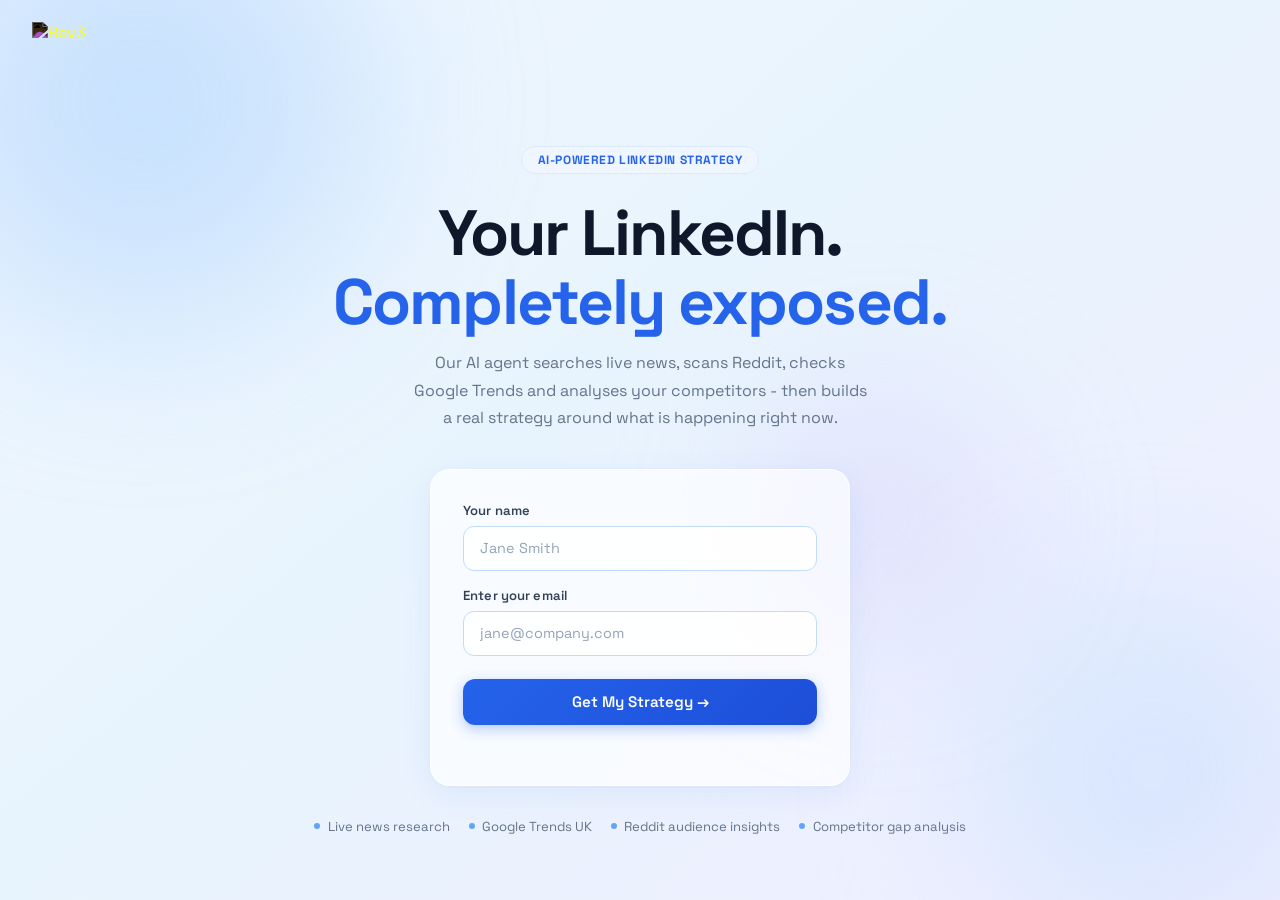
==== commit 2eedf51f: "Speed up agent, add logo, improve user tracking - Remove PyTrends (was slowest tool, 10-20s) — down " ====
--- a/static/index.html
+++ b/static/index.html
@@ -74,6 +74,7 @@
 .nav{padding:1.4rem 2rem;display:flex;align-items:center;justify-content:space-between;}
 .logo{font-size:1.4rem;font-weight:700;color:var(--blue-600);letter-spacing:-.03em;}
 .logo-dot{color:var(--slate-900);}
+.logo-img{height:36px;width:auto;filter:invert(1);mix-blend-mode:multiply;display:block;}
 
 /* buttons */
 .btn{
@@ -230,7 +231,9 @@
 .prog-bar-fill{height:100%;background:linear-gradient(90deg,var(--blue-400),var(--blue-600));border-radius:2px;transition:width .5s ease;width:0%;}
 .agent-hint{margin-top:1rem;font-size:.78rem;color:var(--slate-400);}
 
-.source-badge{font-size:.67rem;font-weight:700;padding:.1rem .45rem;border-radius:20px;background:var(--blue-50);color:var(--blue-600);border:1px solid var(--blue-100);letter-spacing:.04em;text-transform:uppercase;}
+.source-badge{font-size:.67rem;font-weight:700;padding:.1rem .45rem;border-radius:20px;background:var(--blue-50);color:var(--blue-600);border:1px solid var(--blue-100);letter-spacing:.04em;text-transform:uppercase;text-decoration:none;}
+.source-badge-link{cursor:pointer;transition:all .15s ease;}
+.source-badge-link:hover{background:var(--blue-600);color:#fff;border-color:var(--blue-600);}
 
 /* =====================================================
    STEP 3 — Strategy
@@ -345,7 +348,7 @@
 ══════════════════════════════════════════════════ -->
 <div id="step0">
   <nav class="nav">
-    <div class="logo">REV<span class="logo-dot">3</span></div>
+    <a href="/"><img src="/logo.png" alt="Rev3" class="logo-img"/></a>
   </nav>
   <div class="s0-body">
     <div class="s0-badge">AI-Powered LinkedIn Strategy</div>
@@ -358,7 +361,7 @@
         <input class="input" type="text" id="iName" placeholder="Jane Smith" autocomplete="name"/>
       </div>
       <div class="field" style="margin-bottom:1.4rem;">
-        <label for="iEmail">Work email</label>
+        <label for="iEmail">Enter your email</label>
         <input class="input" type="email" id="iEmail" placeholder="jane@company.com" autocomplete="email"/>
       </div>
       <button class="btn" id="step0Btn" style="width:100%;">Get My Strategy &rarr;</button>
@@ -379,12 +382,12 @@
 ══════════════════════════════════════════════════ -->
 <div id="step1" class="hidden fade-in">
   <nav class="nav">
-    <div class="logo">REV<span class="logo-dot">3</span></div>
+    <a href="/"><img src="/logo.png" alt="Rev3" class="logo-img"/></a>
   </nav>
   <div class="s1-body">
     <div class="upload-wrap">
       <h2 id="uploadGreeting">Now upload your LinkedIn PDF</h2>
-      <p class="sub">Go to your LinkedIn profile &rarr; More &rarr; Save to PDF, then upload below.</p>
+      <p class="sub">1. Go to your profile &nbsp;&middot;&nbsp; 2. Click <strong>Resources</strong> &nbsp;&middot;&nbsp; 3. Save to PDF &nbsp;&middot;&nbsp; Then upload below.</p>
 
       <div class="upload-zone" id="uploadZone">
         <input type="file" accept=".pdf" id="fileInput"/>
@@ -411,7 +414,7 @@
 ══════════════════════════════════════════════════ -->
 <div id="step2" class="hidden fade-in">
   <nav class="nav">
-    <div class="logo">REV<span class="logo-dot">3</span></div>
+    <a href="/"><img src="/logo.png" alt="Rev3" class="logo-img"/></a>
   </nav>
   <div id="step2-inner" style="max-width:1100px;margin:0 auto;padding:0 1.5rem 5rem;">
     <div class="steps">
@@ -480,7 +483,7 @@
 ══════════════════════════════════════════════════ -->
 <div id="stepAgent" class="hidden fade-in">
   <nav class="nav">
-    <div class="logo">REV<span class="logo-dot">3</span></div>
+    <a href="/"><img src="/logo.png" alt="Rev3" class="logo-img"/></a>
   </nav>
   <div class="agent-body">
     <h1 class="agent-title">Agent at work.</h1>
@@ -496,7 +499,7 @@
 ══════════════════════════════════════════════════ -->
 <div id="step3" class="hidden fade-in">
   <nav class="nav">
-    <div class="logo">REV<span class="logo-dot">3</span></div>
+    <a href="/"><img src="/logo.png" alt="Rev3" class="logo-img"/></a>
     <span style="font-size:.82rem;color:var(--slate-500);">Strategy ready</span>
   </nav>
   <div style="max-width:1100px;margin:0 auto;padding:0 1.5rem 5rem;">
@@ -540,6 +543,17 @@
         </table>
       </div>
       <button class="btn" id="copyPlanBtn">Copy Full Plan</button>
+
+      <div class="card" style="margin-top:1.5rem;display:flex;align-items:flex-start;gap:1.4rem;flex-wrap:wrap;">
+        <div style="flex:1;min-width:220px;">
+          <div style="font-size:1rem;font-weight:700;color:var(--slate-900);margin-bottom:.3rem;">Get daily reminders</div>
+          <p style="font-size:.84rem;color:var(--slate-500);line-height:1.6;margin-bottom:0;">We'll email you each morning with that day's plan - Day 1 lands in your inbox right now.</p>
+        </div>
+        <div style="display:flex;flex-direction:column;align-items:flex-start;gap:.5rem;">
+          <button class="btn" id="reminderBtn">Send me daily reminders</button>
+          <p id="reminderStatus" style="font-size:.8rem;min-height:1rem;margin:0;"></p>
+        </div>
+      </div>
     </div>
 
     <!-- OVERVIEW -->
@@ -853,16 +867,16 @@
   const mi = d.marketIntelligence || {}, st = d.strategy || {};
 
   intelList('trendingList', safeArr(mi.trendingTopicsThisWeek), x =>
-    `<div class="intel-item"><div class="intel-topic">${esc(x.topic)} <span class="source-badge">${esc(x.source||'')}</span></div><div class="intel-why">${esc(x.why_it_matters)}</div></div>`);
+    `<div class="intel-item"><div class="intel-topic">${esc(x.topic)} ${srcBadge(x.source||'Source', x.url)}</div><div class="intel-why">${esc(x.why_it_matters)}</div></div>`);
 
   intelList('painPointsList', safeArr(mi.audiencePainPoints), x =>
-    `<div class="intel-item"><div class="intel-topic">${esc(x.pain)} <span class="source-badge">Reddit</span></div><div class="intel-why">${esc(x.how_to_address)}</div></div>`);
+    `<div class="intel-item"><div class="intel-topic">${esc(x.pain)} ${srcBadge('Reddit', x.url)}</div><div class="intel-why">${esc(x.how_to_address)}</div></div>`);
 
   intelList('competitorGapsList', safeArr(mi.competitorGaps), x =>
-    `<div class="intel-item"><div class="intel-topic">${esc(x.gap)} <span class="source-badge">Web Search</span></div><div class="intel-why">Opportunity: ${esc(x.opportunity)}</div><div class="intel-why" style="margin-top:.2rem;">Angle: ${esc(x.example_angle)}</div></div>`);
+    `<div class="intel-item"><div class="intel-topic">${esc(x.gap)} ${srcBadge('Web Search', x.url)}</div><div class="intel-why">Opportunity: ${esc(x.opportunity)}</div><div class="intel-why" style="margin-top:.2rem;">Angle: ${esc(x.example_angle)}</div></div>`);
 
   intelList('newsHooksList', safeArr(mi.newsHooks), x =>
-    `<div class="intel-item"><div class="intel-topic">${esc(x.headline)} <span class="source-badge">NewsAPI</span></div><div class="intel-why">Why it matters: ${esc(x.relevance)}</div><div class="intel-why" style="margin-top:.2rem;">Post angle: ${esc(x.post_angle)}</div></div>`);
+    `<div class="intel-item"><div class="intel-topic">${esc(x.headline)} ${srcBadge('NewsAPI', x.url)}</div><div class="intel-why">Why it matters: ${esc(x.relevance)}</div><div class="intel-why" style="margin-top:.2rem;">Post angle: ${esc(x.post_angle)}</div></div>`);
 
   // 7-day plan
   const tbody = document.getElementById('planTableBody');
@@ -915,6 +929,13 @@
   ).join('');
 }
 
+function srcBadge(label, url) {
+  if (url && url.startsWith('http')) {
+    return `<a href="${esc(url)}" target="_blank" rel="noopener noreferrer" class="source-badge source-badge-link">${esc(label)}</a>`;
+  }
+  return `<span class="source-badge">${esc(label)}</span>`;
+}
+
 function intelList(id, items, tpl) {
   const el = document.getElementById(id);
   el.innerHTML = items.length
@@ -948,6 +969,37 @@
   });
 });
 
+// ── Daily Reminders ────────────────────────────────
+document.getElementById('reminderBtn').addEventListener('click', async () => {
+  const statusEl = document.getElementById('reminderStatus');
+  const btn = document.getElementById('reminderBtn');
+  if (!userEmail) {
+    statusEl.style.color = 'var(--error)';
+    statusEl.textContent = 'Please go back and enter your email first.';
+    return;
+  }
+  btn.disabled = true;
+  btn.textContent = 'Sending Day 1...';
+  statusEl.textContent = '';
+  try {
+    const r = await fetch('/schedule-reminders', {
+      method: 'POST',
+      headers: { 'Content-Type': 'application/json' },
+      body: JSON.stringify({ name: userName, email: userEmail, plan: fullStrategy?.sevenDayPlan || [] }),
+    });
+    const d = await r.json().catch(() => ({}));
+    if (!r.ok) throw new Error(d.detail || 'Something went wrong');
+    statusEl.style.color = 'var(--success)';
+    statusEl.textContent = d.message || 'Day 1 sent! Check your inbox.';
+    btn.textContent = 'Reminders scheduled';
+  } catch (e) {
+    btn.disabled = false;
+    btn.textContent = 'Send me daily reminders';
+    statusEl.style.color = 'var(--error)';
+    statusEl.textContent = e.message;
+  }
+});
+
 // ── Error ──────────────────────────────────────────
 function showError(msg) {
   const c = document.getElementById('errorContainer');
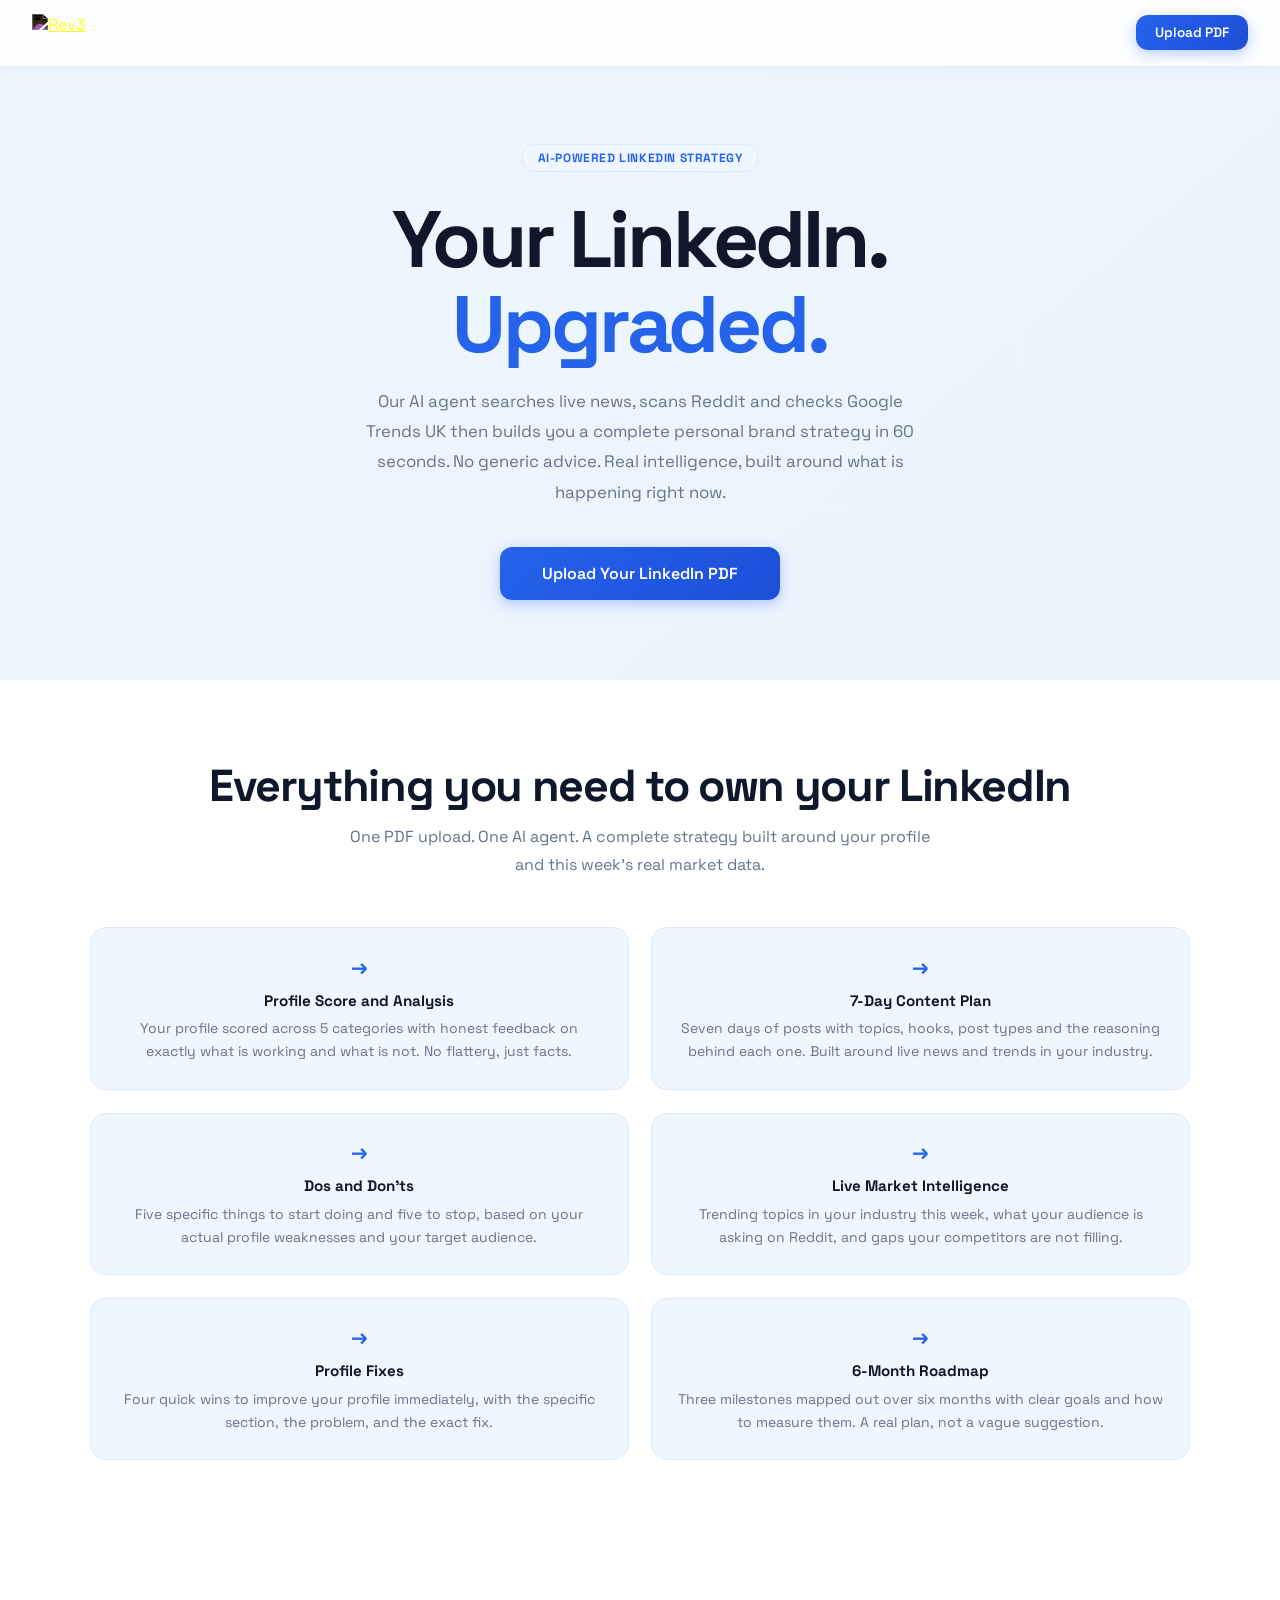
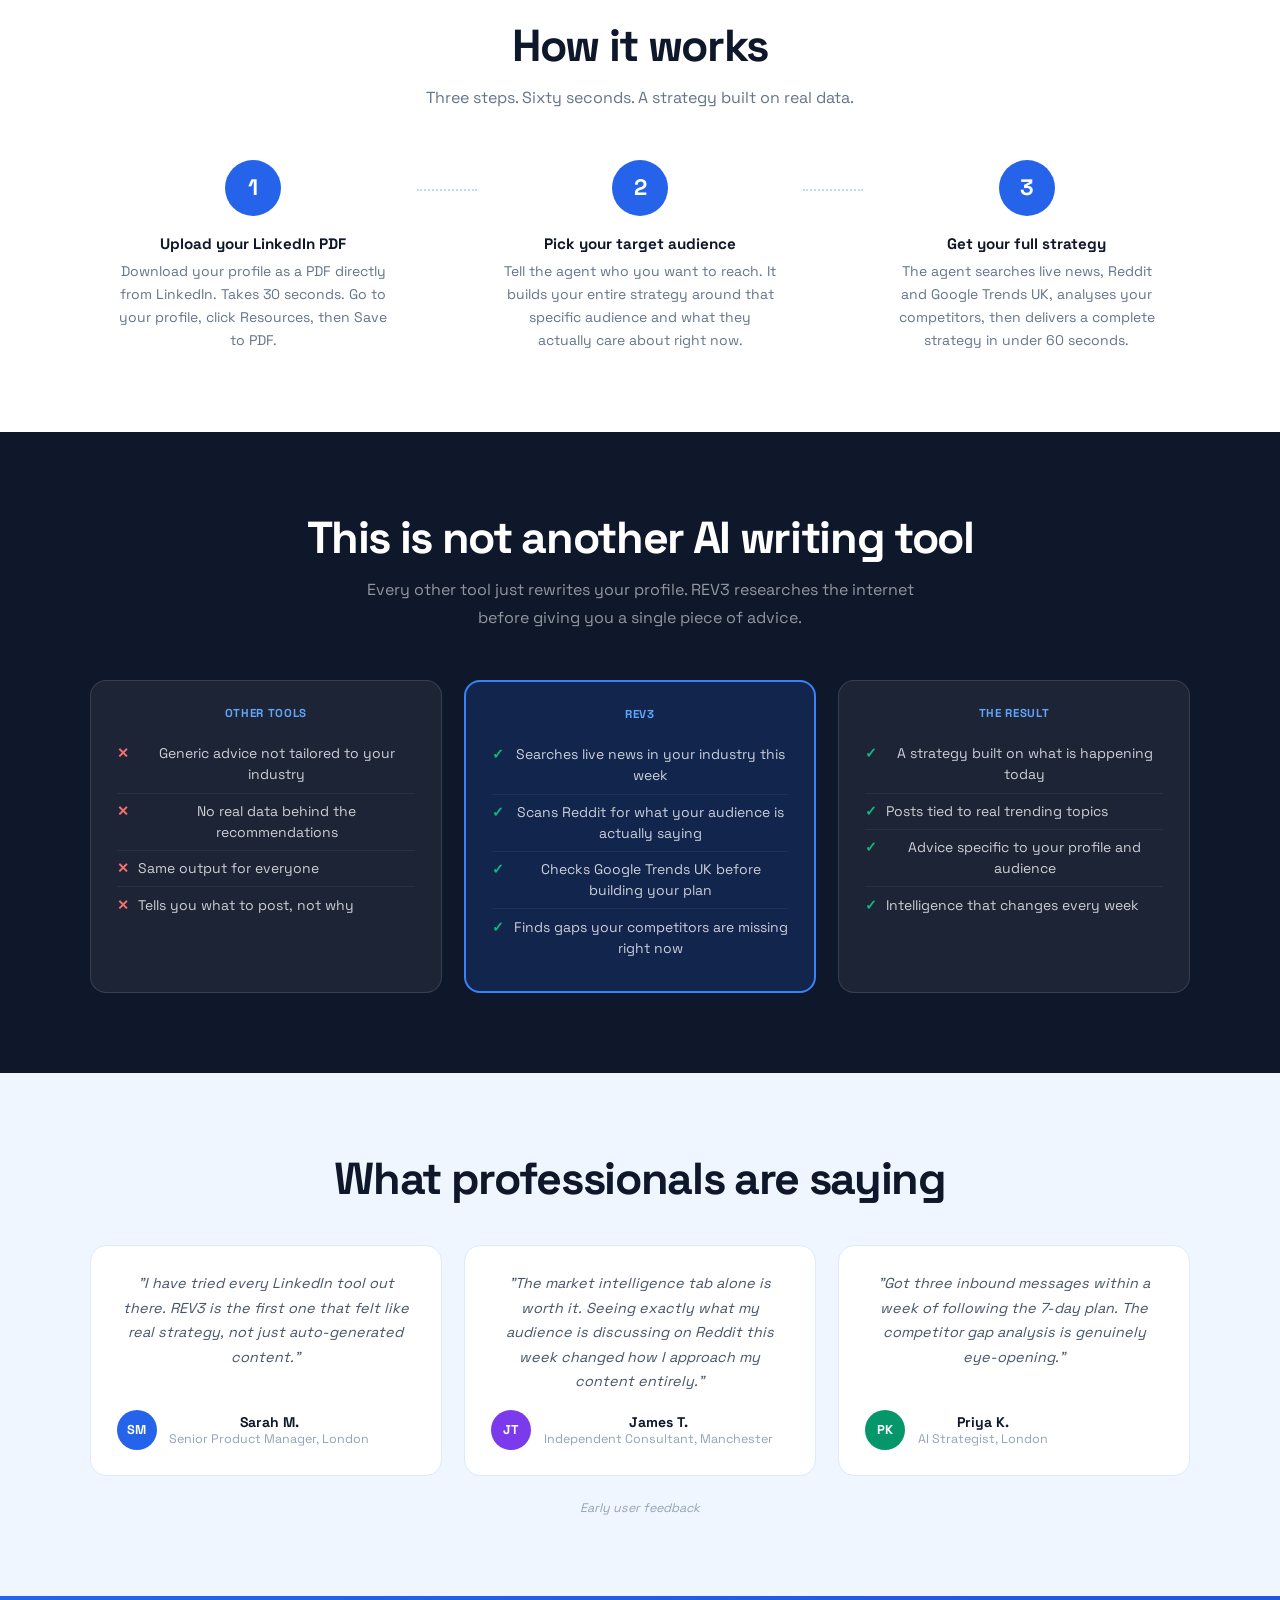
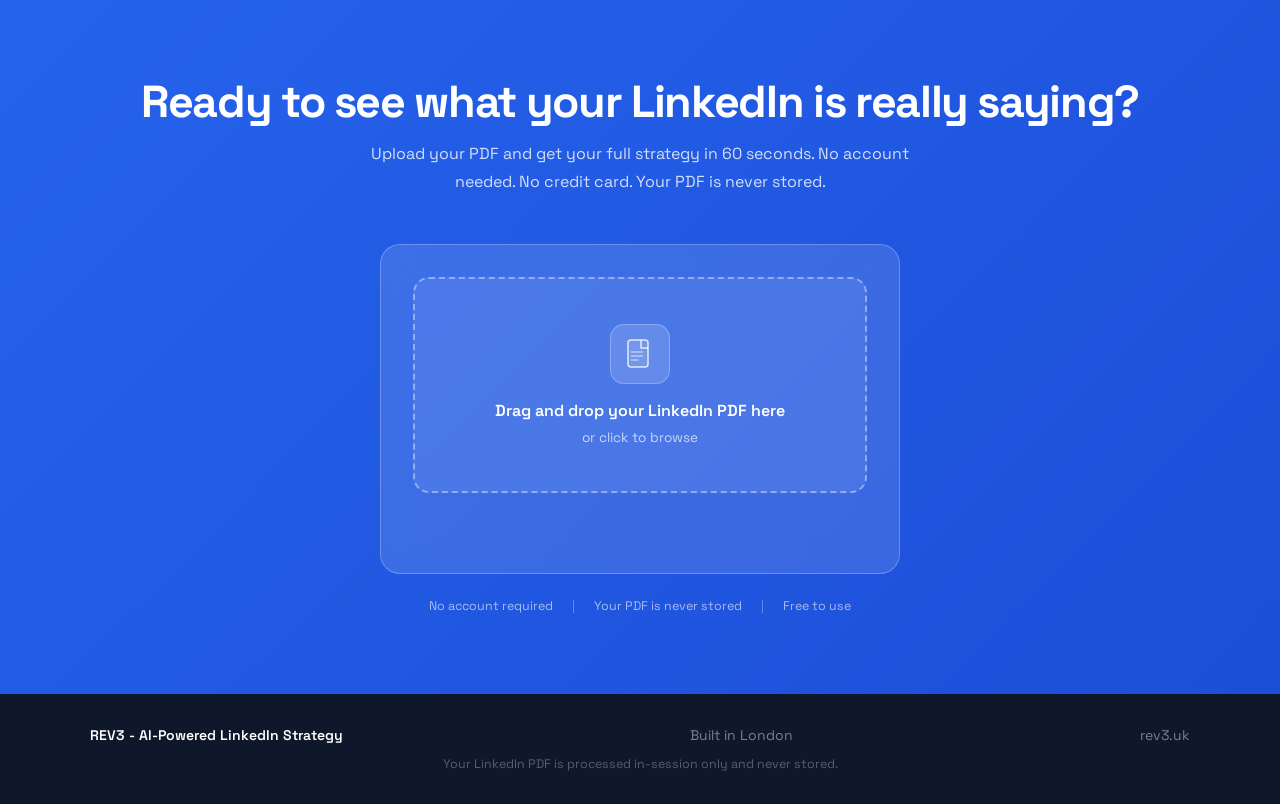
==== commit e41fab74: "Complete landing page redesign with 6 sections - Hero: new headline, updated subtext, single CTA scr" ====
--- a/static/index.html
+++ b/static/index.html
@@ -7,40 +7,18 @@
 <link href="https://fonts.googleapis.com/css2?family=Space+Grotesk:wght@300;400;500;600;700&display=swap" rel="stylesheet"/>
 <style>
 *,*::before,*::after{box-sizing:border-box;margin:0;padding:0;}
-
 :root{
-  --blue-50:#EFF6FF;
-  --blue-100:#DBEAFE;
-  --blue-200:#BFDBFE;
-  --blue-300:#93C5FD;
-  --blue-400:#60A5FA;
-  --blue-500:#3B82F6;
-  --blue-600:#2563EB;
-  --blue-700:#1D4ED8;
-  --slate-900:#0F172A;
-  --slate-700:#334155;
-  --slate-600:#475569;
-  --slate-500:#64748B;
-  --slate-400:#94A3B8;
-  --slate-200:#E2E8F0;
-  --slate-100:#F1F5F9;
-  --white:#FFFFFF;
-  --success:#10B981;
-  --error:#EF4444;
-  --glass:rgba(255,255,255,0.68);
-  --glass-border:rgba(255,255,255,0.88);
+  --blue-50:#EFF6FF;--blue-100:#DBEAFE;--blue-200:#BFDBFE;--blue-300:#93C5FD;
+  --blue-400:#60A5FA;--blue-500:#3B82F6;--blue-600:#2563EB;--blue-700:#1D4ED8;
+  --slate-900:#0F172A;--slate-700:#334155;--slate-600:#475569;--slate-500:#64748B;
+  --slate-400:#94A3B8;--slate-200:#E2E8F0;--slate-100:#F1F5F9;--white:#FFFFFF;
+  --success:#10B981;--error:#EF4444;
+  --glass:rgba(255,255,255,0.68);--glass-border:rgba(255,255,255,0.88);
   --shadow:0 8px 32px rgba(37,99,235,0.08),0 1px 4px rgba(0,0,0,0.04);
   --shadow-md:0 12px 40px rgba(37,99,235,0.12),0 2px 8px rgba(0,0,0,0.06);
 }
-
 html{scroll-behavior:smooth;}
-body{
-  background:linear-gradient(140deg,#EFF6FF 0%,#E8F4FD 45%,#F0EEFF 100%);
-  color:var(--slate-900);
-  font-family:'Space Grotesk',sans-serif;
-  min-height:100vh;
-  overflow-x:hidden;
-}
+body{color:var(--slate-900);font-family:'Space Grotesk',sans-serif;min-height:100vh;overflow-x:hidden;}
 
 /* orbs */
 .orb{position:fixed;border-radius:50%;filter:blur(72px);pointer-events:none;z-index:0;}
@@ -51,56 +29,33 @@
 @keyframes orb2{0%,100%{transform:translate(0,0);}35%{transform:translate(-20px,16px);}65%{transform:translate(18px,-12px);}}
 @keyframes orb3{0%,100%{transform:translate(-50%,-50%) scale(1);}50%{transform:translate(-50%,-50%) scale(1.1);}}
 
-.page{position:relative;z-index:1;}
-
-/* utilities */
 .hidden{display:none!important;}
 .fade-in{animation:fadeUp .35s ease forwards;}
 @keyframes fadeUp{from{opacity:0;transform:translateY(20px);}to{opacity:1;transform:translateY(0);}}
 @keyframes spin{to{transform:rotate(360deg);}}
 @keyframes pulse{0%,100%{opacity:1;}50%{opacity:.5;}}
 
-/* glass card */
-.glass{
-  background:var(--glass);
-  backdrop-filter:blur(20px);
-  -webkit-backdrop-filter:blur(20px);
-  border:1px solid var(--glass-border);
-  border-radius:20px;
-  box-shadow:var(--shadow);
-}
-
-/* nav */
+.glass{background:var(--glass);backdrop-filter:blur(20px);-webkit-backdrop-filter:blur(20px);border:1px solid var(--glass-border);border-radius:20px;box-shadow:var(--shadow);}
+
+/* nav shared */
 .nav{padding:1.4rem 2rem;display:flex;align-items:center;justify-content:space-between;}
-.logo{font-size:1.4rem;font-weight:700;color:var(--blue-600);letter-spacing:-.03em;}
-.logo-dot{color:var(--slate-900);}
 .logo-img{height:36px;width:auto;filter:invert(1);mix-blend-mode:multiply;display:block;}
 
 /* buttons */
-.btn{
-  display:inline-flex;align-items:center;justify-content:center;gap:.5rem;
-  background:linear-gradient(135deg,var(--blue-600),var(--blue-700));
-  color:#fff;font-family:'Space Grotesk',sans-serif;font-size:.95rem;font-weight:600;
-  padding:.85rem 2rem;border:none;border-radius:12px;cursor:pointer;
-  transition:all .2s ease;box-shadow:0 4px 14px rgba(37,99,235,.32);
-}
+.btn{display:inline-flex;align-items:center;justify-content:center;gap:.5rem;background:linear-gradient(135deg,var(--blue-600),var(--blue-700));color:#fff;font-family:'Space Grotesk',sans-serif;font-size:.95rem;font-weight:600;padding:.85rem 2rem;border:none;border-radius:12px;cursor:pointer;transition:all .2s ease;box-shadow:0 4px 14px rgba(37,99,235,.32);text-decoration:none;}
 .btn:hover:not(:disabled){transform:translateY(-2px);box-shadow:0 6px 20px rgba(37,99,235,.42);}
 .btn:active:not(:disabled){transform:translateY(0);}
 .btn:disabled{background:var(--slate-200);color:var(--slate-400);cursor:not-allowed;box-shadow:none;}
 .btn-ghost{background:transparent;border:1.5px solid var(--blue-600);color:var(--blue-600);box-shadow:none;}
 .btn-ghost:hover:not(:disabled){background:var(--blue-50);box-shadow:none;}
+.btn-sm{padding:.55rem 1.2rem;font-size:.85rem;}
+.btn-white{background:#fff;color:var(--blue-700);box-shadow:0 4px 14px rgba(0,0,0,.12);}
+.btn-white:hover:not(:disabled){background:var(--blue-50);box-shadow:0 6px 20px rgba(0,0,0,.16);}
 
 /* inputs */
 .field{margin-bottom:1rem;}
 .field label{display:block;font-size:.82rem;font-weight:600;color:var(--slate-700);margin-bottom:.4rem;letter-spacing:.01em;}
-.input{
-  width:100%;padding:.8rem 1rem;
-  background:rgba(255,255,255,.82);
-  border:1.5px solid var(--blue-200);
-  border-radius:11px;
-  font-family:'Space Grotesk',sans-serif;font-size:.9rem;color:var(--slate-900);
-  outline:none;transition:all .2s ease;
-}
+.input{width:100%;padding:.8rem 1rem;background:rgba(255,255,255,.82);border:1.5px solid var(--blue-200);border-radius:11px;font-family:'Space Grotesk',sans-serif;font-size:.9rem;color:var(--slate-900);outline:none;transition:all .2s ease;}
 .input:focus{border-color:var(--blue-500);background:#fff;box-shadow:0 0 0 3px rgba(59,130,246,.14);}
 .input::placeholder{color:var(--slate-400);}
 
@@ -108,76 +63,114 @@
 .chip{display:inline-block;background:var(--blue-50);color:var(--blue-700);border:1px solid var(--blue-100);font-size:.82rem;font-weight:500;padding:.28rem .7rem;border-radius:20px;}
 .chip-green{background:#F0FDF4;color:#166534;border-color:#BBF7D0;}
 .chip-red{background:#FEF2F2;color:#991B1B;border-color:#FECACA;}
-.chip-slate{background:var(--slate-100);color:var(--slate-600);border:1px solid var(--slate-200);}
-
-/* spinner */
 .spinner{display:inline-block;width:1rem;height:1rem;border:2px solid rgba(59,130,246,.2);border-top-color:var(--blue-500);border-radius:50%;animation:spin .7s linear infinite;}
-
-/* divider */
 hr.div{border:none;border-top:1px solid rgba(37,99,235,.1);margin:1.75rem 0;}
-
-/* section labels */
 .label-tag{font-size:.72rem;font-weight:700;color:var(--blue-600);text-transform:uppercase;letter-spacing:.06em;margin-bottom:.5rem;}
 
 /* progress steps */
 .steps{display:flex;align-items:center;justify-content:center;gap:0;margin-bottom:2.5rem;font-size:.82rem;}
 .step{display:flex;flex-direction:column;align-items:center;gap:.3rem;color:var(--slate-400);}
-.step.done{color:var(--success);}
-.step.active{color:var(--blue-600);}
+.step.done{color:var(--success);}.step.active{color:var(--blue-600);}
 .step-circle{width:30px;height:30px;border:2px solid currentColor;border-radius:50%;display:flex;align-items:center;justify-content:center;font-size:.82rem;font-weight:700;background:rgba(255,255,255,.8);}
 .step.active .step-circle{background:var(--blue-600);border-color:var(--blue-600);color:#fff;}
 .step.done .step-circle{background:var(--success);border-color:var(--success);color:#fff;}
 .step-line{width:56px;height:2px;background:var(--slate-200);margin-bottom:1.3rem;}
 .step-line.done{background:var(--success);}
 
-/* =====================================================
-   STEP 0 — Email / Name
-===================================================== */
-#step0{min-height:100vh;display:flex;flex-direction:column;}
-.s0-body{flex:1;display:flex;flex-direction:column;align-items:center;justify-content:center;padding:2rem 1rem;text-align:center;}
-.s0-badge{display:inline-flex;align-items:center;gap:.5rem;background:var(--blue-50);border:1px solid var(--blue-100);color:var(--blue-600);font-size:.75rem;font-weight:700;padding:.3rem 1rem;border-radius:20px;margin-bottom:1.6rem;text-transform:uppercase;letter-spacing:.05em;}
-.s0-h1{font-size:clamp(2.2rem,6vw,4rem);font-weight:700;line-height:1.08;color:var(--slate-900);margin-bottom:.75rem;letter-spacing:-.03em;}
-.s0-h1 .accent{color:var(--blue-600);}
-.s0-sub{font-size:1rem;color:var(--slate-500);max-width:460px;line-height:1.7;margin-bottom:2.4rem;}
-.s0-card{width:100%;max-width:420px;padding:2rem;text-align:left;margin-bottom:2rem;}
-.s0-pills{display:flex;flex-wrap:wrap;gap:1.2rem;justify-content:center;}
-.s0-pill{display:flex;align-items:center;gap:.45rem;font-size:.82rem;color:var(--slate-500);}
-.s0-dot{width:6px;height:6px;background:var(--blue-400);border-radius:50%;}
-
-/* =====================================================
-   STEP 1 — Upload
-===================================================== */
-#step1{min-height:100vh;display:flex;flex-direction:column;}
-.s1-body{flex:1;display:flex;align-items:center;justify-content:center;padding:2rem 1rem;}
-.upload-wrap{width:100%;max-width:500px;}
-.upload-wrap h2{font-size:1.5rem;font-weight:700;color:var(--slate-900);margin-bottom:.4rem;letter-spacing:-.02em;}
-.upload-wrap p.sub{font-size:.85rem;color:var(--slate-500);margin-bottom:1.4rem;line-height:1.6;}
-.upload-zone{
-  width:100%;border:2px dashed var(--blue-300);border-radius:16px;
-  padding:2.8rem 2rem;text-align:center;cursor:pointer;
-  transition:all .25s ease;background:rgba(239,246,255,.45);position:relative;
-}
-.upload-zone:hover{border-color:var(--blue-500);background:rgba(219,234,254,.35);box-shadow:0 0 0 4px rgba(59,130,246,.08);}
-.upload-zone.drag-over{border-style:solid;border-color:var(--blue-600);background:rgba(219,234,254,.55);box-shadow:0 0 0 5px rgba(37,99,235,.12);}
+/* ── FIXED TOP NAV ── */
+#topnav{position:fixed;top:0;left:0;right:0;z-index:100;background:rgba(255,255,255,0.85);backdrop-filter:blur(16px);-webkit-backdrop-filter:blur(16px);border-bottom:1px solid rgba(255,255,255,0.9);padding:.9rem 2rem;display:flex;align-items:center;justify-content:space-between;box-shadow:0 2px 12px rgba(37,99,235,.06);}
+
+/* ── LANDING ── */
+#landing{background:linear-gradient(140deg,#EFF6FF 0%,#E8F4FD 45%,#F0EEFF 100%);min-height:100vh;position:relative;z-index:1;}
+.lp-sec{width:100%;padding:5rem 2rem;position:relative;z-index:1;}
+.lp-inner{max-width:1100px;margin:0 auto;}
+.lp-center{text-align:center;}
+.lp-h{font-size:clamp(1.9rem,4vw,2.8rem);font-weight:700;color:var(--slate-900);letter-spacing:-.03em;line-height:1.15;margin-bottom:.75rem;}
+.lp-sub{font-size:1rem;color:var(--slate-500);line-height:1.75;max-width:580px;margin:0 auto 3rem;}
+
+/* hero */
+.hero-wrap{padding:calc(5rem + 64px) 2rem 5rem;text-align:center;position:relative;z-index:1;}
+.hero-badge{display:inline-flex;align-items:center;background:var(--blue-50);border:1px solid var(--blue-100);color:var(--blue-600);font-size:.75rem;font-weight:700;padding:.3rem 1rem;border-radius:20px;margin-bottom:1.6rem;text-transform:uppercase;letter-spacing:.05em;}
+.hero-h1{font-size:clamp(2.8rem,7vw,5rem);font-weight:700;line-height:1.06;color:var(--slate-900);margin-bottom:1.2rem;letter-spacing:-.04em;}
+.hero-h1 .accent{color:var(--blue-600);}
+.hero-sub{font-size:1.05rem;color:var(--slate-500);max-width:560px;line-height:1.8;margin:0 auto 2.5rem;}
+
+/* features */
+.feat-sec{background:#fff;}
+.feat-grid{display:grid;grid-template-columns:repeat(2,1fr);gap:1.4rem;}
+@media(max-width:600px){.feat-grid{grid-template-columns:1fr;}}
+.feat-card{background:var(--blue-50);border:1px solid var(--blue-100);border-radius:16px;padding:1.6rem;transition:all .2s ease;}
+.feat-card:hover{transform:translateY(-3px);box-shadow:var(--shadow-md);background:#fff;}
+.feat-arrow{font-size:1.3rem;color:var(--blue-600);font-weight:700;margin-bottom:.7rem;display:block;}
+.feat-title{font-size:.95rem;font-weight:700;color:var(--slate-900);margin-bottom:.45rem;}
+.feat-desc{font-size:.875rem;color:var(--slate-500);line-height:1.65;}
+
+/* how it works */
+.how-sec{background:#fff;}
+.how-steps{display:flex;align-items:flex-start;gap:0;}
+.how-step{flex:1;text-align:center;padding:0 1.5rem;}
+.how-conn{flex:0 0 60px;display:flex;align-items:flex-start;padding-top:1.8rem;}
+.how-conn-line{width:100%;border-top:2px dotted var(--blue-200);}
+.how-num{width:56px;height:56px;background:var(--blue-600);color:#fff;border-radius:50%;display:flex;align-items:center;justify-content:center;font-size:1.4rem;font-weight:700;margin:0 auto 1.1rem;}
+.how-title{font-size:.95rem;font-weight:700;color:var(--slate-900);margin-bottom:.45rem;}
+.how-desc{font-size:.875rem;color:var(--slate-500);line-height:1.65;}
+@media(max-width:680px){.how-steps{flex-direction:column;align-items:center;gap:2rem;}.how-conn{display:none;}.how-step{padding:0;max-width:340px;}}
+
+/* why different */
+.why-sec{background:var(--slate-900);}
+.why-sec .lp-h{color:#fff;}
+.why-sec .lp-sub{color:rgba(255,255,255,.55);}
+.cmp-grid{display:grid;grid-template-columns:repeat(3,1fr);gap:1.4rem;}
+@media(max-width:720px){.cmp-grid{grid-template-columns:1fr;}}
+.cmp-card{background:rgba(255,255,255,.06);border:1px solid rgba(255,255,255,.12);border-radius:16px;padding:1.6rem;}
+.cmp-card.hi{border:2px solid var(--blue-500);background:rgba(37,99,235,.18);}
+.cmp-label{font-size:.72rem;font-weight:700;text-transform:uppercase;letter-spacing:.06em;color:var(--blue-400);margin-bottom:1rem;}
+.cmp-item{display:flex;align-items:flex-start;gap:.6rem;padding:.45rem 0;font-size:.875rem;color:rgba(255,255,255,.78);border-bottom:1px solid rgba(255,255,255,.06);line-height:1.5;}
+.cmp-item:last-child{border-bottom:none;}
+.ico-x{color:#F87171;font-weight:700;flex-shrink:0;}
+.ico-ok{color:var(--success);font-weight:700;flex-shrink:0;}
+
+/* social proof */
+.proof-sec{background:var(--blue-50);}
+.proof-grid{display:grid;grid-template-columns:repeat(3,1fr);gap:1.4rem;}
+@media(max-width:720px){.proof-grid{grid-template-columns:1fr;}}
+.tcard{background:#fff;border:1px solid var(--blue-100);border-radius:16px;padding:1.6rem;display:flex;flex-direction:column;gap:1rem;}
+.tcard-quote{font-size:.9rem;color:var(--slate-600);line-height:1.7;flex:1;font-style:italic;}
+.tcard-foot{display:flex;align-items:center;gap:.8rem;}
+.tcard-av{width:40px;height:40px;border-radius:50%;background:var(--blue-600);color:#fff;display:flex;align-items:center;justify-content:center;font-size:.8rem;font-weight:700;flex-shrink:0;}
+.tcard-name{font-size:.875rem;font-weight:700;color:var(--slate-900);}
+.tcard-role{font-size:.78rem;color:var(--slate-400);}
+.proof-disc{text-align:center;font-size:.78rem;color:var(--slate-400);font-style:italic;margin-top:1.5rem;}
+
+/* upload cta */
+.ucta-sec{background:linear-gradient(135deg,var(--blue-600),var(--blue-700));}
+.ucta-sec .lp-h{color:#fff;}
+.ucta-sec .lp-sub{color:rgba(255,255,255,.8);}
+.upload-box-wrap{max-width:520px;margin:0 auto;background:rgba(255,255,255,.12);backdrop-filter:blur(16px);-webkit-backdrop-filter:blur(16px);border:1px solid rgba(255,255,255,.25);border-radius:20px;padding:2rem;}
+.upload-zone{width:100%;border:2px dashed rgba(255,255,255,.4);border-radius:16px;padding:2.8rem 2rem;text-align:center;cursor:pointer;transition:all .25s ease;background:rgba(255,255,255,.08);position:relative;}
+.upload-zone:hover{border-color:rgba(255,255,255,.7);background:rgba(255,255,255,.14);}
+.upload-zone.drag-over{border-style:solid;border-color:#fff;background:rgba(255,255,255,.2);}
 .upload-zone input[type=file]{position:absolute;inset:0;opacity:0;cursor:pointer;}
-.upload-icon-box{
-  width:60px;height:60px;margin:0 auto 1rem;
-  background:linear-gradient(135deg,var(--blue-50),var(--blue-100));
-  border:1px solid var(--blue-200);border-radius:14px;
-  display:flex;align-items:center;justify-content:center;
-}
-.upload-zone strong{display:block;font-size:1rem;font-weight:600;color:var(--slate-900);margin-bottom:.3rem;}
-.upload-zone span{font-size:.85rem;color:var(--slate-500);}
-.upload-note{margin-top:.9rem;font-size:.78rem;color:var(--slate-400);text-align:center;}
-#uploadStatus{margin-top:1rem;min-height:2rem;font-size:.88rem;text-align:center;}
-
-/* =====================================================
-   STEP 2 — Profile Snapshot
-===================================================== */
-#step2{max-width:1100px;margin:0 auto;padding:2rem 1.5rem 5rem;}
+.upload-icon-box{width:60px;height:60px;margin:0 auto 1rem;background:rgba(255,255,255,.15);border:1px solid rgba(255,255,255,.25);border-radius:14px;display:flex;align-items:center;justify-content:center;}
+.upload-zone strong{display:block;font-size:1rem;font-weight:600;color:#fff;margin-bottom:.3rem;}
+.upload-zone span{font-size:.85rem;color:rgba(255,255,255,.7);}
+#uploadStatus{margin-top:1rem;min-height:2rem;font-size:.88rem;text-align:center;color:#fff;}
+.trust-row{display:flex;flex-wrap:wrap;justify-content:center;gap:.5rem 1.2rem;margin-top:1.5rem;}
+.trust-item{font-size:.78rem;color:rgba(255,255,255,.6);}
+.trust-sep{color:rgba(255,255,255,.3);font-size:.78rem;}
+
+/* footer */
+.lp-footer{background:var(--slate-900);padding:2rem;position:relative;z-index:1;}
+.foot-row{max-width:1100px;margin:0 auto;display:flex;align-items:center;justify-content:space-between;flex-wrap:wrap;gap:1rem;}
+.foot-l{font-size:.875rem;font-weight:600;color:#fff;}
+.foot-c{font-size:.875rem;color:rgba(255,255,255,.45);}
+.foot-r{font-size:.875rem;color:rgba(255,255,255,.45);}
+.foot-priv{max-width:1100px;margin:.75rem auto 0;font-size:.78rem;color:rgba(255,255,255,.3);text-align:center;}
+
+/* ── STEP 2 ── */
+#step2{background:linear-gradient(140deg,#EFF6FF 0%,#E8F4FD 45%,#F0EEFF 100%);min-height:100vh;}
 .s2-grid{display:grid;grid-template-columns:3fr 2fr;gap:1.5rem;margin-bottom:2rem;}
 @media(max-width:768px){.s2-grid{grid-template-columns:1fr;}}
-
 .score-ring-wrap{display:flex;flex-direction:column;align-items:center;margin:1.5rem 0;}
 .score-ring-svg{transform:rotate(-90deg);}
 .score-ring-bg{fill:none;stroke:var(--blue-100);stroke-width:10;}
@@ -185,38 +178,25 @@
 .score-ring-text{font-family:'Space Grotesk',sans-serif;font-size:2rem;font-weight:700;fill:var(--slate-900);dominant-baseline:middle;text-anchor:middle;}
 .score-label{font-size:.78rem;color:var(--slate-500);margin-top:.3rem;}
 .score-rating{font-size:.95rem;font-weight:600;margin-top:.3rem;color:var(--blue-600);}
-
 .bar-row{display:flex;align-items:center;gap:.7rem;margin-bottom:.55rem;font-size:.84rem;}
 .bar-label{min-width:100px;color:var(--slate-500);}
 .bar-track{flex:1;height:6px;background:var(--blue-50);border-radius:3px;overflow:hidden;}
 .bar-fill{height:100%;border-radius:3px;transition:width .9s ease;}
-.bar-green{background:var(--success);}
-.bar-amber{background:#F59E0B;}
-.bar-red{background:var(--error);}
+.bar-green{background:var(--success);}.bar-amber{background:#F59E0B;}.bar-red{background:var(--error);}
 .bar-val{min-width:30px;text-align:right;font-size:.78rem;color:var(--slate-400);}
-
 .chip-col{display:flex;flex-direction:column;gap:.4rem;margin-top:.5rem;}
-
 .audience-grid{display:grid;grid-template-columns:1fr 1fr;gap:1rem;margin:1.2rem 0 1.5rem;}
 @media(max-width:520px){.audience-grid{grid-template-columns:1fr;}}
-.aud-card{
-  background:rgba(255,255,255,.6);backdrop-filter:blur(16px);-webkit-backdrop-filter:blur(16px);
-  border:1.5px solid rgba(255,255,255,.82);border-radius:14px;padding:1.1rem;
-  cursor:pointer;transition:all .2s ease;position:relative;
-}
+.aud-card{background:rgba(255,255,255,.6);backdrop-filter:blur(16px);-webkit-backdrop-filter:blur(16px);border:1.5px solid rgba(255,255,255,.82);border-radius:14px;padding:1.1rem;cursor:pointer;transition:all .2s ease;position:relative;}
 .aud-card:hover{background:rgba(255,255,255,.82);border-color:var(--blue-200);transform:translateY(-2px);box-shadow:0 6px 20px rgba(37,99,235,.1);}
 .aud-card.selected{border:2px solid var(--blue-500);background:rgba(239,246,255,.9);box-shadow:0 6px 24px rgba(37,99,235,.15);}
 .aud-card.selected::after{content:'✓';position:absolute;top:.6rem;right:.8rem;color:var(--blue-600);font-weight:700;font-size:.85rem;}
 .aud-name{font-weight:600;color:var(--slate-900);font-size:.95rem;margin-bottom:.25rem;}
 .aud-desc{font-size:.8rem;color:var(--slate-500);margin-bottom:.45rem;}
-.aud-why{font-size:.78rem;}
-.aud-why b{color:var(--blue-600);}
-.aud-why span{color:var(--slate-500);}
-
-/* =====================================================
-   AGENT PROGRESS
-===================================================== */
-#stepAgent{min-height:100vh;display:flex;flex-direction:column;}
+.aud-why{font-size:.78rem;}.aud-why b{color:var(--blue-600);}.aud-why span{color:var(--slate-500);}
+
+/* ── AGENT ── */
+#stepAgent{min-height:100vh;display:flex;flex-direction:column;background:linear-gradient(140deg,#EFF6FF 0%,#E8F4FD 45%,#F0EEFF 100%);}
 .agent-body{flex:1;display:flex;flex-direction:column;align-items:center;justify-content:center;padding:2rem 1rem;text-align:center;}
 .agent-title{font-size:clamp(1.8rem,4vw,2.6rem);font-weight:700;color:var(--slate-900);margin-bottom:.4rem;letter-spacing:-.02em;}
 .agent-sub{color:var(--slate-500);font-size:.9rem;margin-bottom:2rem;}
@@ -224,40 +204,27 @@
 .feed-item{display:flex;align-items:flex-start;gap:.7rem;padding:.55rem 0;border-bottom:1px solid rgba(37,99,235,.06);font-size:.875rem;animation:fadeUp .2s ease;}
 .feed-item:last-child{border-bottom:none;}
 .feed-icon{min-width:1.4rem;text-align:center;color:var(--blue-500);font-weight:700;}
-.feed-msg{flex:1;}
-.feed-msg.active{color:var(--blue-600);animation:pulse 1.4s infinite;}
-.feed-msg.done{color:var(--slate-700);}
+.feed-msg{flex:1;}.feed-msg.active{color:var(--blue-600);animation:pulse 1.4s infinite;}.feed-msg.done{color:var(--slate-700);}
 .prog-bar-wrap{width:100%;max-width:580px;height:4px;background:var(--blue-100);border-radius:2px;margin-top:1rem;overflow:hidden;}
 .prog-bar-fill{height:100%;background:linear-gradient(90deg,var(--blue-400),var(--blue-600));border-radius:2px;transition:width .5s ease;width:0%;}
 .agent-hint{margin-top:1rem;font-size:.78rem;color:var(--slate-400);}
-
 .source-badge{font-size:.67rem;font-weight:700;padding:.1rem .45rem;border-radius:20px;background:var(--blue-50);color:var(--blue-600);border:1px solid var(--blue-100);letter-spacing:.04em;text-transform:uppercase;text-decoration:none;}
 .source-badge-link{cursor:pointer;transition:all .15s ease;}
 .source-badge-link:hover{background:var(--blue-600);color:#fff;border-color:var(--blue-600);}
 
-/* =====================================================
-   STEP 3 — Strategy
-===================================================== */
-#step3{max-width:1100px;margin:0 auto;padding:2rem 1.5rem 5rem;}
-
+/* ── STEP 3 ── */
+#step3{background:linear-gradient(140deg,#EFF6FF 0%,#E8F4FD 45%,#F0EEFF 100%);min-height:100vh;}
 .tabs{display:flex;flex-wrap:wrap;gap:.4rem;padding:.4rem;background:rgba(255,255,255,.55);backdrop-filter:blur(12px);-webkit-backdrop-filter:blur(12px);border:1px solid rgba(255,255,255,.85);border-radius:14px;width:fit-content;margin-bottom:2rem;}
 .tab-btn{background:none;border:none;color:var(--slate-500);font-family:'Space Grotesk',sans-serif;font-size:.85rem;font-weight:500;padding:.45rem .95rem;cursor:pointer;border-radius:10px;transition:all .18s ease;}
 .tab-btn:hover{color:var(--slate-900);background:rgba(255,255,255,.55);}
 .tab-btn.active{background:var(--blue-600);color:#fff;box-shadow:0 2px 8px rgba(37,99,235,.28);}
 .tab-panel{display:none;}.tab-panel.active{display:block;}
-
-.intel-item{
-  background:rgba(255,255,255,.62);backdrop-filter:blur(12px);-webkit-backdrop-filter:blur(12px);
-  border:1px solid rgba(255,255,255,.85);border-left:3px solid var(--blue-500);
-  border-radius:0 12px 12px 0;padding:1rem 1.2rem;margin-bottom:.7rem;
-  transition:all .18s ease;
-}
+.intel-item{background:rgba(255,255,255,.62);backdrop-filter:blur(12px);-webkit-backdrop-filter:blur(12px);border:1px solid rgba(255,255,255,.85);border-left:3px solid var(--blue-500);border-radius:0 12px 12px 0;padding:1rem 1.2rem;margin-bottom:.7rem;transition:all .18s ease;}
 .intel-item:hover{background:rgba(255,255,255,.82);box-shadow:0 4px 12px rgba(37,99,235,.08);}
 .intel-topic{font-weight:600;color:var(--slate-900);margin-bottom:.25rem;font-size:.9rem;}
 .intel-why{font-size:.84rem;color:var(--slate-500);line-height:1.5;}
 .intel-section{margin-bottom:2rem;}
 .intel-section h3{font-size:1rem;font-weight:700;color:var(--slate-900);margin-bottom:1rem;letter-spacing:-.01em;}
-
 .plan-wrap{overflow-x:auto;border-radius:14px;margin-bottom:1.5rem;}
 .plan-table{width:100%;border-collapse:collapse;font-size:.84rem;background:rgba(255,255,255,.62);}
 .plan-table th{background:var(--blue-600);color:#fff;font-size:.78rem;font-weight:700;padding:.75rem 1rem;text-align:left;letter-spacing:.03em;}
@@ -267,71 +234,37 @@
 .plan-table td:first-child{font-weight:700;color:var(--slate-900);}
 .plan-table td.hook{color:var(--slate-900);font-weight:500;}
 .trend-badge{display:inline-block;background:var(--blue-50);color:var(--blue-600);border:1px solid var(--blue-100);font-size:.68rem;padding:.1rem .4rem;border-radius:20px;font-weight:700;}
-
 .pillar-cards{display:grid;grid-template-columns:repeat(3,1fr);gap:1rem;margin-bottom:2rem;}
 @media(max-width:700px){.pillar-cards{grid-template-columns:1fr;}}
-.pillar-card{
-  background:rgba(255,255,255,.65);backdrop-filter:blur(16px);-webkit-backdrop-filter:blur(16px);
-  border:1px solid rgba(255,255,255,.88);border-top:3px solid var(--blue-500);
-  border-radius:0 0 14px 14px;padding:1.1rem;transition:all .2s ease;
-}
+.pillar-card{background:rgba(255,255,255,.65);backdrop-filter:blur(16px);-webkit-backdrop-filter:blur(16px);border:1px solid rgba(255,255,255,.88);border-top:3px solid var(--blue-500);border-radius:0 0 14px 14px;padding:1.1rem;transition:all .2s ease;}
 .pillar-card:hover{transform:translateY(-3px);box-shadow:0 8px 24px rgba(37,99,235,.1);}
 .pillar-name{font-size:.95rem;font-weight:700;color:var(--blue-600);margin-bottom:.35rem;}
 .pillar-why{font-size:.8rem;color:var(--slate-500);margin-bottom:.45rem;}
 .pillar-topic{font-size:.85rem;color:var(--slate-700);margin-bottom:.45rem;}
-
 .dos-donts{display:grid;grid-template-columns:1fr 1fr;gap:2rem;margin-bottom:2rem;}
 @media(max-width:600px){.dos-donts{grid-template-columns:1fr;}}
 .do-list li,.dont-list li{display:flex;align-items:flex-start;gap:.55rem;padding:.5rem 0;border-bottom:1px solid rgba(37,99,235,.06);font-size:.875rem;list-style:none;color:var(--slate-700);}
 .do-list li .ico{color:var(--success);font-weight:700;flex-shrink:0;}
 .dont-list li .ico{color:var(--error);font-weight:700;flex-shrink:0;}
-
 .fix-cards{display:grid;grid-template-columns:1fr 1fr;gap:1rem;margin-bottom:2rem;}
 @media(max-width:600px){.fix-cards{grid-template-columns:1fr;}}
-.fix-card{
-  background:rgba(255,255,255,.65);backdrop-filter:blur(16px);-webkit-backdrop-filter:blur(16px);
-  border:1px solid rgba(255,255,255,.88);border-radius:14px;padding:1.1rem;
-  transition:all .2s ease;
-}
+.fix-card{background:rgba(255,255,255,.65);backdrop-filter:blur(16px);-webkit-backdrop-filter:blur(16px);border:1px solid rgba(255,255,255,.88);border-radius:14px;padding:1.1rem;transition:all .2s ease;}
 .fix-card:hover{transform:translateY(-2px);box-shadow:0 6px 16px rgba(37,99,235,.08);}
-.fix-sec{margin-bottom:.35rem;}
-.fix-issue{font-size:.8rem;color:var(--slate-500);margin-bottom:.35rem;}
+.fix-sec{margin-bottom:.35rem;}.fix-issue{font-size:.8rem;color:var(--slate-500);margin-bottom:.35rem;}
 .fix-fix{font-size:.875rem;color:var(--slate-900);margin-bottom:.45rem;}
-.imp-high{background:var(--blue-600);color:#fff;}
-.imp-med{background:var(--blue-50);color:var(--blue-600);}
-.imp-low{background:var(--slate-100);color:var(--slate-500);}
-
+.imp-high{background:var(--blue-600);color:#fff;}.imp-med{background:var(--blue-50);color:var(--blue-600);}.imp-low{background:var(--slate-100);color:var(--slate-500);}
 .ms-wrap{display:flex;gap:1rem;flex-wrap:wrap;}
-.ms-item{
-  flex:1;min-width:180px;
-  background:rgba(255,255,255,.65);backdrop-filter:blur(16px);-webkit-backdrop-filter:blur(16px);
-  border:1px solid rgba(255,255,255,.88);border-radius:14px;padding:1.1rem;
-  transition:all .2s ease;
-}
+.ms-item{flex:1;min-width:180px;background:rgba(255,255,255,.65);backdrop-filter:blur(16px);-webkit-backdrop-filter:blur(16px);border:1px solid rgba(255,255,255,.88);border-radius:14px;padding:1.1rem;transition:all .2s ease;}
 .ms-item:hover{transform:translateY(-2px);box-shadow:0 6px 16px rgba(37,99,235,.08);}
 .ms-month{font-size:.72rem;font-weight:700;color:var(--blue-600);text-transform:uppercase;letter-spacing:.05em;margin-bottom:.35rem;}
 .ms-goal{font-size:.95rem;font-weight:700;color:var(--slate-900);margin-bottom:.3rem;}
 .ms-how{font-size:.8rem;color:var(--slate-500);}
-
 .s3-actions{display:flex;gap:1rem;flex-wrap:wrap;margin-top:2rem;}
-
-.card{
-  background:rgba(255,255,255,.65);backdrop-filter:blur(16px);-webkit-backdrop-filter:blur(16px);
-  border:1px solid rgba(255,255,255,.88);border-radius:14px;padding:1.2rem 1.4rem;
-  box-shadow:var(--shadow);
-}
+.card{background:rgba(255,255,255,.65);backdrop-filter:blur(16px);-webkit-backdrop-filter:blur(16px);border:1px solid rgba(255,255,255,.88);border-radius:14px;padding:1.2rem 1.4rem;box-shadow:var(--shadow);}
 .card-accent{border-left:3px solid var(--blue-400);}
-
-.err-card{
-  background:rgba(255,255,255,.72);backdrop-filter:blur(20px);-webkit-backdrop-filter:blur(20px);
-  border:1px solid rgba(239,68,68,.25);border-radius:16px;
-  padding:2rem;max-width:460px;margin:2rem auto;text-align:center;
-}
+.err-card{background:rgba(255,255,255,.72);backdrop-filter:blur(20px);-webkit-backdrop-filter:blur(20px);border:1px solid rgba(239,68,68,.25);border-radius:16px;padding:2rem;max-width:460px;margin:2rem auto;text-align:center;}
 .err-card p{color:var(--error);margin-bottom:1.2rem;font-size:.9rem;}
-
-::-webkit-scrollbar{width:5px;height:5px;}
-::-webkit-scrollbar-track{background:transparent;}
-::-webkit-scrollbar-thumb{background:var(--blue-200);border-radius:3px;}
+::-webkit-scrollbar{width:5px;height:5px;}::-webkit-scrollbar-track{background:transparent;}::-webkit-scrollbar-thumb{background:var(--blue-200);border-radius:3px;}
 ::selection{background:var(--blue-100);color:var(--blue-700);}
 </style>
 </head>
@@ -341,82 +274,169 @@
 <div class="orb orb-2"></div>
 <div class="orb orb-3"></div>
 
-<div class="page">
-
-<!-- ══════════════════════════════════════════════════
-     STEP 0  Name / Email
-══════════════════════════════════════════════════ -->
-<div id="step0">
-  <nav class="nav">
+<!-- FIXED NAV -->
+<nav id="topnav">
+  <a href="/"><img src="/logo.png" alt="Rev3" class="logo-img"/></a>
+  <button class="btn btn-sm" onclick="scrollToUpload(event)">Upload PDF</button>
+</nav>
+
+<!-- ══════════ LANDING PAGE ══════════ -->
+<div id="landing">
+
+  <!-- HERO -->
+  <div class="hero-wrap">
+    <div class="hero-badge">AI-Powered LinkedIn Strategy</div>
+    <h1 class="hero-h1">Your LinkedIn.<br/><span class="accent">Upgraded.</span></h1>
+    <p class="hero-sub">Our AI agent searches live news, scans Reddit and checks Google Trends UK then builds you a complete personal brand strategy in 60 seconds. No generic advice. Real intelligence, built around what is happening right now.</p>
+    <button class="btn" style="font-size:1rem;padding:1rem 2.6rem;" onclick="scrollToUpload(event)">Upload Your LinkedIn PDF</button>
+  </div>
+
+  <!-- WHAT YOU GET -->
+  <section class="lp-sec feat-sec">
+    <div class="lp-inner lp-center">
+      <h2 class="lp-h">Everything you need to own your LinkedIn</h2>
+      <p class="lp-sub">One PDF upload. One AI agent. A complete strategy built around your profile and this week's real market data.</p>
+      <div class="feat-grid">
+        <div class="feat-card"><span class="feat-arrow">→</span><div class="feat-title">Profile Score and Analysis</div><p class="feat-desc">Your profile scored across 5 categories with honest feedback on exactly what is working and what is not. No flattery, just facts.</p></div>
+        <div class="feat-card"><span class="feat-arrow">→</span><div class="feat-title">7-Day Content Plan</div><p class="feat-desc">Seven days of posts with topics, hooks, post types and the reasoning behind each one. Built around live news and trends in your industry.</p></div>
+        <div class="feat-card"><span class="feat-arrow">→</span><div class="feat-title">Dos and Don'ts</div><p class="feat-desc">Five specific things to start doing and five to stop, based on your actual profile weaknesses and your target audience.</p></div>
+        <div class="feat-card"><span class="feat-arrow">→</span><div class="feat-title">Live Market Intelligence</div><p class="feat-desc">Trending topics in your industry this week, what your audience is asking on Reddit, and gaps your competitors are not filling.</p></div>
+        <div class="feat-card"><span class="feat-arrow">→</span><div class="feat-title">Profile Fixes</div><p class="feat-desc">Four quick wins to improve your profile immediately, with the specific section, the problem, and the exact fix.</p></div>
+        <div class="feat-card"><span class="feat-arrow">→</span><div class="feat-title">6-Month Roadmap</div><p class="feat-desc">Three milestones mapped out over six months with clear goals and how to measure them. A real plan, not a vague suggestion.</p></div>
+      </div>
+    </div>
+  </section>
+
+  <!-- HOW IT WORKS -->
+  <section class="lp-sec how-sec">
+    <div class="lp-inner lp-center">
+      <h2 class="lp-h">How it works</h2>
+      <p class="lp-sub">Three steps. Sixty seconds. A strategy built on real data.</p>
+      <div class="how-steps">
+        <div class="how-step">
+          <div class="how-num">1</div>
+          <div class="how-title">Upload your LinkedIn PDF</div>
+          <p class="how-desc">Download your profile as a PDF directly from LinkedIn. Takes 30 seconds. Go to your profile, click Resources, then Save to PDF.</p>
+        </div>
+        <div class="how-conn"><div class="how-conn-line"></div></div>
+        <div class="how-step">
+          <div class="how-num">2</div>
+          <div class="how-title">Pick your target audience</div>
+          <p class="how-desc">Tell the agent who you want to reach. It builds your entire strategy around that specific audience and what they actually care about right now.</p>
+        </div>
+        <div class="how-conn"><div class="how-conn-line"></div></div>
+        <div class="how-step">
+          <div class="how-num">3</div>
+          <div class="how-title">Get your full strategy</div>
+          <p class="how-desc">The agent searches live news, Reddit and Google Trends UK, analyses your competitors, then delivers a complete strategy in under 60 seconds.</p>
+        </div>
+      </div>
+    </div>
+  </section>
+
+  <!-- WHY DIFFERENT -->
+  <section class="lp-sec why-sec">
+    <div class="lp-inner lp-center">
+      <h2 class="lp-h">This is not another AI writing tool</h2>
+      <p class="lp-sub">Every other tool just rewrites your profile. REV3 researches the internet before giving you a single piece of advice.</p>
+      <div class="cmp-grid">
+        <div class="cmp-card">
+          <div class="cmp-label">Other tools</div>
+          <div class="cmp-item"><span class="ico-x">✕</span>Generic advice not tailored to your industry</div>
+          <div class="cmp-item"><span class="ico-x">✕</span>No real data behind the recommendations</div>
+          <div class="cmp-item"><span class="ico-x">✕</span>Same output for everyone</div>
+          <div class="cmp-item"><span class="ico-x">✕</span>Tells you what to post, not why</div>
+        </div>
+        <div class="cmp-card hi">
+          <div class="cmp-label">REV3</div>
+          <div class="cmp-item"><span class="ico-ok">✓</span>Searches live news in your industry this week</div>
+          <div class="cmp-item"><span class="ico-ok">✓</span>Scans Reddit for what your audience is actually saying</div>
+          <div class="cmp-item"><span class="ico-ok">✓</span>Checks Google Trends UK before building your plan</div>
+          <div class="cmp-item"><span class="ico-ok">✓</span>Finds gaps your competitors are missing right now</div>
+        </div>
+        <div class="cmp-card">
+          <div class="cmp-label">The result</div>
+          <div class="cmp-item"><span class="ico-ok">✓</span>A strategy built on what is happening today</div>
+          <div class="cmp-item"><span class="ico-ok">✓</span>Posts tied to real trending topics</div>
+          <div class="cmp-item"><span class="ico-ok">✓</span>Advice specific to your profile and audience</div>
+          <div class="cmp-item"><span class="ico-ok">✓</span>Intelligence that changes every week</div>
+        </div>
+      </div>
+    </div>
+  </section>
+
+  <!-- SOCIAL PROOF -->
+  <section class="lp-sec proof-sec">
+    <div class="lp-inner lp-center">
+      <h2 class="lp-h">What professionals are saying</h2>
+      <div class="proof-grid" style="margin-top:2.5rem;">
+        <div class="tcard">
+          <p class="tcard-quote">"I have tried every LinkedIn tool out there. REV3 is the first one that felt like real strategy, not just auto-generated content."</p>
+          <div class="tcard-foot"><div class="tcard-av">SM</div><div><div class="tcard-name">Sarah M.</div><div class="tcard-role">Senior Product Manager, London</div></div></div>
+        </div>
+        <div class="tcard">
+          <p class="tcard-quote">"The market intelligence tab alone is worth it. Seeing exactly what my audience is discussing on Reddit this week changed how I approach my content entirely."</p>
+          <div class="tcard-foot"><div class="tcard-av" style="background:#7C3AED;">JT</div><div><div class="tcard-name">James T.</div><div class="tcard-role">Independent Consultant, Manchester</div></div></div>
+        </div>
+        <div class="tcard">
+          <p class="tcard-quote">"Got three inbound messages within a week of following the 7-day plan. The competitor gap analysis is genuinely eye-opening."</p>
+          <div class="tcard-foot"><div class="tcard-av" style="background:#059669;">PK</div><div><div class="tcard-name">Priya K.</div><div class="tcard-role">AI Strategist, London</div></div></div>
+        </div>
+      </div>
+      <p class="proof-disc">Early user feedback</p>
+    </div>
+  </section>
+
+  <!-- UPLOAD CTA -->
+  <section class="lp-sec ucta-sec" id="upload-section">
+    <div class="lp-inner lp-center">
+      <h2 class="lp-h">Ready to see what your LinkedIn is really saying?</h2>
+      <p class="lp-sub">Upload your PDF and get your full strategy in 60 seconds. No account needed. No credit card. Your PDF is never stored.</p>
+      <div class="upload-box-wrap">
+        <div class="upload-zone" id="uploadZone">
+          <input type="file" accept=".pdf" id="fileInput"/>
+          <div class="upload-icon-box">
+            <svg width="26" height="30" viewBox="0 0 26 30" fill="none">
+              <rect x="1" y="1" width="20" height="27" rx="3" stroke="rgba(255,255,255,.8)" stroke-width="1.5" fill="rgba(255,255,255,.1)"/>
+              <path d="M14 1v8h7" stroke="rgba(255,255,255,.8)" stroke-width="1.5" fill="none"/>
+              <line x1="4.5" y1="13" x2="15.5" y2="13" stroke="rgba(255,255,255,.5)" stroke-width="1.5" stroke-linecap="round"/>
+              <line x1="4.5" y1="17" x2="15.5" y2="17" stroke="rgba(255,255,255,.5)" stroke-width="1.5" stroke-linecap="round"/>
+              <line x1="4.5" y1="21" x2="11" y2="21" stroke="rgba(255,255,255,.5)" stroke-width="1.5" stroke-linecap="round"/>
+            </svg>
+          </div>
+          <strong>Drag and drop your LinkedIn PDF here</strong>
+          <span>or click to browse</span>
+        </div>
+        <div id="uploadStatus"></div>
+      </div>
+      <div class="trust-row">
+        <span class="trust-item">No account required</span>
+        <span class="trust-sep">|</span>
+        <span class="trust-item">Your PDF is never stored</span>
+        <span class="trust-sep">|</span>
+        <span class="trust-item">Free to use</span>
+      </div>
+    </div>
+  </section>
+
+  <!-- FOOTER -->
+  <footer class="lp-footer">
+    <div class="foot-row">
+      <div class="foot-l">REV3 - AI-Powered LinkedIn Strategy</div>
+      <div class="foot-c">Built in London</div>
+      <div class="foot-r">rev3.uk</div>
+    </div>
+    <p class="foot-priv">Your LinkedIn PDF is processed in-session only and never stored.</p>
+  </footer>
+
+</div><!-- /landing -->
+
+<!-- ══════════ STEP 2 ══════════ -->
+<div id="step2" class="hidden fade-in">
+  <nav class="nav" style="position:relative;z-index:1;">
     <a href="/"><img src="/logo.png" alt="Rev3" class="logo-img"/></a>
   </nav>
-  <div class="s0-body">
-    <div class="s0-badge">AI-Powered LinkedIn Strategy</div>
-    <h1 class="s0-h1">Your LinkedIn.<br/><span class="accent">Completely exposed.</span></h1>
-    <p class="s0-sub">Our AI agent searches live news, scans Reddit, checks Google Trends and analyses your competitors - then builds a real strategy around what is happening right now.</p>
-
-    <div class="glass s0-card">
-      <div class="field">
-        <label for="iName">Your name</label>
-        <input class="input" type="text" id="iName" placeholder="Jane Smith" autocomplete="name"/>
-      </div>
-      <div class="field" style="margin-bottom:1.4rem;">
-        <label for="iEmail">Enter your email</label>
-        <input class="input" type="email" id="iEmail" placeholder="jane@company.com" autocomplete="email"/>
-      </div>
-      <button class="btn" id="step0Btn" style="width:100%;">Get My Strategy &rarr;</button>
-      <p id="step0Err" style="margin-top:.65rem;font-size:.8rem;color:var(--error);min-height:1.1rem;"></p>
-    </div>
-
-    <div class="s0-pills">
-      <div class="s0-pill"><div class="s0-dot"></div>Live news research</div>
-      <div class="s0-pill"><div class="s0-dot"></div>Google Trends UK</div>
-      <div class="s0-pill"><div class="s0-dot"></div>Reddit audience insights</div>
-      <div class="s0-pill"><div class="s0-dot"></div>Competitor gap analysis</div>
-    </div>
-  </div>
-</div>
-
-<!-- ══════════════════════════════════════════════════
-     STEP 1  Upload
-══════════════════════════════════════════════════ -->
-<div id="step1" class="hidden fade-in">
-  <nav class="nav">
-    <a href="/"><img src="/logo.png" alt="Rev3" class="logo-img"/></a>
-  </nav>
-  <div class="s1-body">
-    <div class="upload-wrap">
-      <h2 id="uploadGreeting">Now upload your LinkedIn PDF</h2>
-      <p class="sub">1. Go to your profile &nbsp;&middot;&nbsp; 2. Click <strong>Resources</strong> &nbsp;&middot;&nbsp; 3. Save to PDF &nbsp;&middot;&nbsp; Then upload below.</p>
-
-      <div class="upload-zone" id="uploadZone">
-        <input type="file" accept=".pdf" id="fileInput"/>
-        <div class="upload-icon-box">
-          <svg width="26" height="30" viewBox="0 0 26 30" fill="none">
-            <rect x="1" y="1" width="20" height="27" rx="3" stroke="#3B82F6" stroke-width="1.5" fill="rgba(239,246,255,.5)"/>
-            <path d="M14 1v8h7" stroke="#3B82F6" stroke-width="1.5" fill="none"/>
-            <line x1="4.5" y1="13" x2="15.5" y2="13" stroke="#93C5FD" stroke-width="1.5" stroke-linecap="round"/>
-            <line x1="4.5" y1="17" x2="15.5" y2="17" stroke="#93C5FD" stroke-width="1.5" stroke-linecap="round"/>
-            <line x1="4.5" y1="21" x2="11" y2="21" stroke="#93C5FD" stroke-width="1.5" stroke-linecap="round"/>
-          </svg>
-        </div>
-        <strong>Drag &amp; drop your LinkedIn PDF here</strong>
-        <span>or click to browse</span>
-      </div>
-      <p class="upload-note">Your PDF is processed in-session only. We don't retain it.</p>
-      <div id="uploadStatus"></div>
-    </div>
-  </div>
-</div>
-
-<!-- ══════════════════════════════════════════════════
-     STEP 2  Profile Snapshot
-══════════════════════════════════════════════════ -->
-<div id="step2" class="hidden fade-in">
-  <nav class="nav">
-    <a href="/"><img src="/logo.png" alt="Rev3" class="logo-img"/></a>
-  </nav>
-  <div id="step2-inner" style="max-width:1100px;margin:0 auto;padding:0 1.5rem 5rem;">
+  <div id="step2-inner" style="max-width:1100px;margin:0 auto;padding:0 1.5rem 5rem;position:relative;z-index:1;">
     <div class="steps">
       <div class="step done"><div class="step-circle">&#10003;</div><span>Upload</span></div>
       <div class="step-line done"></div>
@@ -424,13 +444,10 @@
       <div class="step-line"></div>
       <div class="step"><div class="step-circle">3</div><span>Strategy</span></div>
     </div>
-
     <div class="s2-grid">
-      <!-- left -->
       <div>
         <div style="font-size:1.5rem;font-weight:700;color:var(--slate-900);letter-spacing:-.02em;" id="s2Name">Your Profile</div>
         <div style="font-size:.9rem;color:var(--slate-500);margin-bottom:1rem;" id="s2Role"></div>
-
         <div class="score-ring-wrap">
           <svg class="score-ring-svg" width="120" height="120" viewBox="0 0 120 120">
             <circle class="score-ring-bg" cx="60" cy="60" r="50"/>
@@ -440,9 +457,7 @@
           <div class="score-label">Profile Score</div>
           <div class="score-rating" id="scoreRating"></div>
         </div>
-
         <div id="breakdownBars" style="margin-bottom:1.5rem;"></div>
-
         <div class="card card-accent" style="margin-bottom:1rem;">
           <div class="label-tag">First impression (8 seconds)</div>
           <p id="s2Impression" style="font-style:italic;color:var(--slate-600);font-size:.9rem;line-height:1.65;"></p>
@@ -452,37 +467,23 @@
           <p id="s2Edge" style="color:var(--slate-900);font-size:.9rem;line-height:1.65;"></p>
         </div>
       </div>
-
-      <!-- right -->
       <div style="display:flex;flex-direction:column;gap:1rem;">
-        <div class="card">
-          <div class="label-tag" style="color:var(--success);">Strengths</div>
-          <div id="s2Strengths" class="chip-col"></div>
-        </div>
-        <div class="card">
-          <div class="label-tag" style="color:var(--error);">Gaps</div>
-          <div id="s2Gaps" class="chip-col"></div>
-        </div>
-        <div class="card">
-          <div class="label-tag">Opportunities</div>
-          <div id="s2Opps" class="chip-col"></div>
-        </div>
-      </div>
-    </div>
-
+        <div class="card"><div class="label-tag" style="color:var(--success);">Strengths</div><div id="s2Strengths" class="chip-col"></div></div>
+        <div class="card"><div class="label-tag" style="color:var(--error);">Gaps</div><div id="s2Gaps" class="chip-col"></div></div>
+        <div class="card"><div class="label-tag">Opportunities</div><div id="s2Opps" class="chip-col"></div></div>
+      </div>
+    </div>
     <hr class="div"/>
     <div style="font-size:1.2rem;font-weight:700;color:var(--slate-900);margin-bottom:.3rem;">Who do you want to reach?</div>
     <div style="font-size:.85rem;color:var(--slate-500);margin-bottom:1rem;">Pick one. The agent builds your entire strategy around them.</div>
     <div class="audience-grid" id="audienceGrid"></div>
-    <button class="btn" id="runAgentBtn" style="width:100%;padding:1rem;" disabled>Run the Agent &rarr;</button>
+    <button class="btn" id="runAgentBtn" style="width:100%;padding:1rem;" disabled>Run the Agent →</button>
   </div>
 </div>
 
-<!-- ══════════════════════════════════════════════════
-     AGENT PROGRESS
-══════════════════════════════════════════════════ -->
+<!-- ══════════ AGENT ══════════ -->
 <div id="stepAgent" class="hidden fade-in">
-  <nav class="nav">
+  <nav class="nav" style="position:relative;z-index:1;">
     <a href="/"><img src="/logo.png" alt="Rev3" class="logo-img"/></a>
   </nav>
   <div class="agent-body">
@@ -494,15 +495,13 @@
   </div>
 </div>
 
-<!-- ══════════════════════════════════════════════════
-     STEP 3  Full Strategy
-══════════════════════════════════════════════════ -->
+<!-- ══════════ STEP 3 ══════════ -->
 <div id="step3" class="hidden fade-in">
-  <nav class="nav">
+  <nav class="nav" style="position:relative;z-index:1;">
     <a href="/"><img src="/logo.png" alt="Rev3" class="logo-img"/></a>
     <span style="font-size:.82rem;color:var(--slate-500);">Strategy ready</span>
   </nav>
-  <div style="max-width:1100px;margin:0 auto;padding:0 1.5rem 5rem;">
+  <div style="max-width:1100px;margin:0 auto;padding:0 1.5rem 5rem;position:relative;z-index:1;">
     <div class="steps">
       <div class="step done"><div class="step-circle">&#10003;</div><span>Upload</span></div>
       <div class="step-line done"></div>
@@ -510,7 +509,6 @@
       <div class="step-line done"></div>
       <div class="step active"><div class="step-circle">3</div><span>Strategy</span></div>
     </div>
-
     <div class="tabs">
       <button class="tab-btn active" data-tab="intel">Intel</button>
       <button class="tab-btn" data-tab="plan">7-Day Plan</button>
@@ -518,8 +516,6 @@
       <button class="tab-btn" data-tab="dosdontss">Dos &amp; Don'ts</button>
       <button class="tab-btn" data-tab="fixes">Fixes</button>
     </div>
-
-    <!-- INTEL -->
     <div id="tab-intel" class="tab-panel active">
       <div class="intel-section"><h3>Trending in your world</h3><div id="trendingList"></div></div>
       <hr class="div"/>
@@ -529,64 +525,41 @@
       <hr class="div"/>
       <div class="intel-section"><h3>News hooks you can use this week</h3><div id="newsHooksList"></div></div>
     </div>
-
-    <!-- 7-DAY PLAN -->
     <div id="tab-plan" class="tab-panel">
       <div style="font-size:1.2rem;font-weight:700;color:var(--slate-900);margin-bottom:1.4rem;">Your week, sorted.</div>
       <div class="plan-wrap">
         <table class="plan-table">
-          <thead><tr>
-            <th>Day</th><th>Type</th><th>Topic</th>
-            <th>Opening Hook</th><th>Trending Angle</th><th>Why It Works</th>
-          </tr></thead>
+          <thead><tr><th>Day</th><th>Type</th><th>Topic</th><th>Opening Hook</th><th>Trending Angle</th><th>Why It Works</th></tr></thead>
           <tbody id="planTableBody"></tbody>
         </table>
       </div>
       <button class="btn" id="copyPlanBtn">Copy Full Plan</button>
-
       <div class="card" style="margin-top:1.5rem;display:flex;align-items:flex-start;gap:1.4rem;flex-wrap:wrap;">
         <div style="flex:1;min-width:220px;">
           <div style="font-size:1rem;font-weight:700;color:var(--slate-900);margin-bottom:.3rem;">Get daily reminders</div>
-          <p style="font-size:.84rem;color:var(--slate-500);line-height:1.6;margin-bottom:0;">We'll email you each morning with that day's plan - Day 1 lands in your inbox right now.</p>
-        </div>
-        <div style="display:flex;flex-direction:column;align-items:flex-start;gap:.5rem;">
-          <button class="btn" id="reminderBtn">Send me daily reminders</button>
-          <p id="reminderStatus" style="font-size:.8rem;min-height:1rem;margin:0;"></p>
-        </div>
-      </div>
-    </div>
-
-    <!-- OVERVIEW -->
+          <p style="font-size:.84rem;color:var(--slate-500);line-height:1.6;margin-bottom:.8rem;">We'll email you each morning with that day's plan, starting with Day 1 right now.</p>
+          <div id="reminderEmailWrap" style="display:flex;gap:.5rem;flex-wrap:wrap;">
+            <input class="input" type="email" id="reminderEmail" placeholder="your@email.com" style="max-width:240px;margin-bottom:0;"/>
+            <button class="btn btn-sm" id="reminderBtn">Send me daily reminders</button>
+          </div>
+          <p id="reminderStatus" style="font-size:.8rem;min-height:1rem;margin-top:.5rem;"></p>
+        </div>
+      </div>
+    </div>
     <div id="tab-overview" class="tab-panel">
       <div class="pillar-cards" id="pillarCards"></div>
-      <div class="card card-accent" style="margin-bottom:1rem;">
-        <div class="label-tag">Your voice on LinkedIn</div>
-        <p id="postingVoice" style="font-style:italic;color:var(--slate-600);line-height:1.7;font-size:.9rem;"></p>
-      </div>
-      <div class="card card-accent">
-        <div class="label-tag">Your posting rhythm</div>
-        <p id="weeklyRhythm" style="color:var(--slate-900);line-height:1.7;font-size:.9rem;"></p>
-      </div>
-    </div>
-
-    <!-- DOS & DON'TS -->
+      <div class="card card-accent" style="margin-bottom:1rem;"><div class="label-tag">Your voice on LinkedIn</div><p id="postingVoice" style="font-style:italic;color:var(--slate-600);line-height:1.7;font-size:.9rem;"></p></div>
+      <div class="card card-accent"><div class="label-tag">Your posting rhythm</div><p id="weeklyRhythm" style="color:var(--slate-900);line-height:1.7;font-size:.9rem;"></p></div>
+    </div>
     <div id="tab-dosdontss" class="tab-panel">
       <div class="dos-donts">
-        <div>
-          <div style="font-size:1.1rem;font-weight:700;color:var(--success);margin-bottom:1rem;">Do this</div>
-          <ul class="do-list" id="doList"></ul>
-        </div>
-        <div>
-          <div style="font-size:1.1rem;font-weight:700;color:var(--error);margin-bottom:1rem;">Don't do this</div>
-          <ul class="dont-list" id="dontList"></ul>
-        </div>
+        <div><div style="font-size:1.1rem;font-weight:700;color:var(--success);margin-bottom:1rem;">Do this</div><ul class="do-list" id="doList"></ul></div>
+        <div><div style="font-size:1.1rem;font-weight:700;color:var(--error);margin-bottom:1rem;">Don't do this</div><ul class="dont-list" id="dontList"></ul></div>
       </div>
       <hr class="div"/>
       <div style="font-size:1rem;font-weight:700;color:var(--slate-900);margin-bottom:1rem;">3 moves your competitors aren't making</div>
       <div id="engagementTactics" style="display:flex;flex-direction:column;gap:.75rem;"></div>
     </div>
-
-    <!-- FIXES -->
     <div id="tab-fixes" class="tab-panel">
       <div style="font-size:1.1rem;font-weight:700;color:var(--slate-900);margin-bottom:1.2rem;">Quick wins</div>
       <div class="fix-cards" id="fixCards"></div>
@@ -594,7 +567,6 @@
       <div style="font-size:1.1rem;font-weight:700;color:var(--slate-900);margin-bottom:1.2rem;">6 months from now</div>
       <div class="ms-wrap" id="msWrap"></div>
     </div>
-
     <div class="s3-actions">
       <button class="btn btn-ghost" id="startAgainBtn">Start Again</button>
       <button class="btn" id="shareBtn">Share REV3</button>
@@ -602,18 +574,13 @@
   </div>
 </div>
 
-<!-- ERROR -->
 <div id="errorContainer" class="hidden"></div>
 
-</div><!-- /page -->
-
 <script>
-// ── State ──────────────────────────────────────────
 let profileText = '', analysisData = null, selectedAudience = null, fullStrategy = null;
 let userName = '', userEmail = '';
 
-// ── Helpers ────────────────────────────────────────
-const ALL_VIEWS = '#step0,#step1,#step2,#stepAgent,#step3,#errorContainer';
+const ALL_VIEWS = '#landing,#step2,#stepAgent,#step3,#errorContainer';
 
 function show(id) {
   document.querySelectorAll(ALL_VIEWS).forEach(el => el.classList.add('hidden'));
@@ -621,6 +588,12 @@
   el.classList.remove('hidden');
   el.classList.add('fade-in');
   window.scrollTo(0, 0);
+  document.getElementById('topnav').style.display = (id === 'landing') ? 'flex' : 'none';
+}
+
+function scrollToUpload(e) {
+  if (e) e.preventDefault();
+  document.getElementById('upload-section').scrollIntoView({ behavior: 'smooth' });
 }
 
 function safe(v, fb = '-') { return (v === null || v === undefined || v === '') ? fb : v; }
@@ -630,37 +603,9 @@
   return s.replace(/&/g,'&amp;').replace(/</g,'&lt;').replace(/>/g,'&gt;').replace(/"/g,'&quot;');
 }
 
-// ── STEP 0 — Name/Email ────────────────────────────
-const s0Btn = document.getElementById('step0Btn');
-const s0Err = document.getElementById('step0Err');
-
-s0Btn.addEventListener('click', async () => {
-  const name  = document.getElementById('iName').value.trim();
-  const email = document.getElementById('iEmail').value.trim();
-  s0Err.textContent = '';
-  if (!name)                 { s0Err.textContent = 'Please enter your name.'; return; }
-  if (!email.includes('@'))  { s0Err.textContent = 'Please enter a valid email.'; return; }
-  userName = name; userEmail = email;
-  s0Btn.disabled = true;
-  s0Btn.textContent = 'Just a moment...';
-  fetch('/register', {
-    method: 'POST',
-    headers: { 'Content-Type': 'application/json' },
-    body: JSON.stringify({ name, email }),
-  }).catch(() => {});
-  document.getElementById('uploadGreeting').textContent = `Hi ${name}, upload your LinkedIn PDF`;
-  show('step1');
-  s0Btn.disabled = false;
-  s0Btn.innerHTML = 'Get My Strategy &rarr;';
-});
-
-['iName','iEmail'].forEach(id =>
-  document.getElementById(id).addEventListener('keydown', e => { if (e.key === 'Enter') s0Btn.click(); })
-);
-
-// ── STEP 1 — Upload ────────────────────────────────
-const uploadZone   = document.getElementById('uploadZone');
-const fileInput    = document.getElementById('fileInput');
+// Upload
+const uploadZone = document.getElementById('uploadZone');
+const fileInput = document.getElementById('fileInput');
 const uploadStatus = document.getElementById('uploadStatus');
 
 uploadZone.addEventListener('dragover', e => { e.preventDefault(); uploadZone.classList.add('drag-over'); });
@@ -673,16 +618,16 @@
 
 async function handleFile(file) {
   if (!file.name.toLowerCase().endsWith('.pdf')) {
-    setStatus(`<span style="color:var(--error)">Only PDF files accepted.</span>`); return;
+    setStatus('<span style="color:rgba(255,255,255,.8)">Only PDF files accepted.</span>'); return;
   }
-  setStatus('<span class="spinner"></span> Uploading...');
+  setStatus('<span class="spinner" style="border-top-color:#fff;border-color:rgba(255,255,255,.3);border-top-color:#fff"></span> <span style="color:#fff">Uploading...</span>');
   const fd = new FormData(); fd.append('file', file);
   try {
     const r = await fetch('/upload', { method: 'POST', body: fd });
     const d = await r.json().catch(() => ({}));
     if (!r.ok) throw new Error(d.detail || `Upload failed (${r.status})`);
     profileText = d.text;
-    setStatus('<span class="spinner"></span> Analysing your profile...');
+    setStatus('<span class="spinner" style="border-color:rgba(255,255,255,.3);border-top-color:#fff"></span> <span style="color:#fff">Analysing your profile...</span>');
     const ar = await fetch('/analyze-only', {
       method: 'POST', headers: { 'Content-Type': 'application/json' },
       body: JSON.stringify({ profile_text: profileText }),
@@ -693,77 +638,55 @@
     renderStep2(ad);
     show('step2');
   } catch (err) {
-    setStatus(`<span style="color:var(--error)">${esc(err.message)}</span>`);
+    setStatus(`<span style="color:#fca5a5">${esc(err.message)}</span>`);
   }
 }
-
 function setStatus(html) { uploadStatus.innerHTML = html; }
 
-// ── STEP 2 — Profile Snapshot ──────────────────────
+// Step 2
 function renderStep2(d) {
-  document.getElementById('s2Name').textContent      = safe(d.name, 'Your Profile');
-  document.getElementById('s2Role').textContent      = safe(d.currentRole, '');
+  document.getElementById('s2Name').textContent = safe(d.name, 'Your Profile');
+  document.getElementById('s2Role').textContent = safe(d.currentRole, '');
   document.getElementById('s2Impression').textContent = safe(d.firstImpression);
-  document.getElementById('s2Edge').textContent      = safe(d.competitiveEdge);
-
+  document.getElementById('s2Edge').textContent = safe(d.competitiveEdge);
   const score = Math.max(0, Math.min(100, d.profileScore || 0));
-  const offset = 314 - (314 * score / 100);
   const ring = document.getElementById('scoreRingFill');
   const numEl = document.getElementById('scoreNum');
   setTimeout(() => {
-    ring.style.strokeDashoffset = offset;
+    ring.style.strokeDashoffset = 314 - (314 * score / 100);
     let cur = 0;
     const tick = () => { cur = Math.min(score, cur + 2); numEl.textContent = cur; if (cur < score) requestAnimationFrame(tick); };
     requestAnimationFrame(tick);
   }, 100);
-
-  document.getElementById('scoreRating').textContent =
-    score >= 90 ? 'Excellent' : score >= 70 ? 'Good - room to grow' :
-    score >= 50 ? 'Average - let\'s fix that' : 'Needs serious work';
-
+  document.getElementById('scoreRating').textContent = score >= 90 ? 'Excellent' : score >= 70 ? 'Good - room to grow' : score >= 50 ? "Average - let's fix that" : 'Needs serious work';
   const sb = d.scoreBreakdown || {};
   const keys = { headline:'Headline', about:'About', experience:'Experience', skills:'Skills', completeness:'Completeness' };
-  const bbEl = document.getElementById('breakdownBars');
-  bbEl.innerHTML = '';
+  const bbEl = document.getElementById('breakdownBars'); bbEl.innerHTML = '';
   Object.entries(keys).forEach(([k, lbl]) => {
     const v = sb[k] || 0;
     const cls = v >= 15 ? 'bar-green' : v >= 10 ? 'bar-amber' : 'bar-red';
     bbEl.innerHTML += `<div class="bar-row"><span class="bar-label">${esc(lbl)}</span><div class="bar-track"><div class="bar-fill ${cls}" style="width:${(v/20)*100}%"></div></div><span class="bar-val">${v}/20</span></div>`;
   });
-
-  chips('s2Strengths', safeArr(d.topStrengths),        'chip-green');
-  chips('s2Gaps',      safeArr(d.keyGaps),             'chip-red');
-  chips('s2Opps',      safeArr(d.hiddenOpportunities), 'chip');
-
-  const grid = document.getElementById('audienceGrid');
-  grid.innerHTML = '';
+  chips('s2Strengths', safeArr(d.topStrengths), 'chip-green');
+  chips('s2Gaps', safeArr(d.keyGaps), 'chip-red');
+  chips('s2Opps', safeArr(d.hiddenOpportunities), 'chip');
+  const grid = document.getElementById('audienceGrid'); grid.innerHTML = '';
   safeArr(d.suggestedAudiences).forEach(a => {
-    const card = document.createElement('div');
-    card.className = 'aud-card';
-    card.innerHTML = `
-      <div class="aud-name">${esc(a.label || '')}</div>
-      <div class="aud-desc">${esc(a.description || '')}</div>
-      <div class="aud-why"><b>Why this works: </b><span>${esc(a.whyThisAudience || '')}</span></div>`;
+    const card = document.createElement('div'); card.className = 'aud-card';
+    card.innerHTML = `<div class="aud-name">${esc(a.label||'')}</div><div class="aud-desc">${esc(a.description||'')}</div><div class="aud-why"><b>Why this works: </b><span>${esc(a.whyThisAudience||'')}</span></div>`;
     card.addEventListener('click', () => {
       document.querySelectorAll('.aud-card').forEach(c => c.classList.remove('selected'));
-      card.classList.add('selected');
-      selectedAudience = a;
+      card.classList.add('selected'); selectedAudience = a;
       document.getElementById('runAgentBtn').disabled = false;
     });
     grid.appendChild(card);
   });
-
   document.getElementById('runAgentBtn').addEventListener('click', startAgent);
 }
-
-function chips(id, items, cls) {
-  document.getElementById(id).innerHTML = items.map(s => `<span class="${cls}">${esc(s)}</span>`).join('');
-}
-
-// ── AGENT ──────────────────────────────────────────
-let evtCount = 0;
-const TOTAL_EVT = 12;
-
+function chips(id, items, cls) { document.getElementById(id).innerHTML = items.map(s => `<span class="${cls}">${esc(s)}</span>`).join(''); }
+
+// Agent
+let evtCount = 0; const TOTAL_EVT = 10;
 function startAgent() {
   if (!selectedAudience) return;
   show('stepAgent');
@@ -781,229 +704,144 @@
 async function runAgentStream(body) {
   const feed = document.getElementById('agentFeed');
   let activeItem = null;
-
   function addFeed(icon, msg, cls, badge) {
-    if (activeItem) {
-      activeItem.querySelector('.feed-icon').textContent = '+';
-      activeItem.querySelector('.feed-msg').classList.replace('active', 'done');
-    }
-    const div = document.createElement('div');
-    div.className = 'feed-item';
+    if (activeItem) { activeItem.querySelector('.feed-icon').textContent = '+'; activeItem.querySelector('.feed-msg').classList.replace('active','done'); }
+    const div = document.createElement('div'); div.className = 'feed-item';
     div.innerHTML = `<span class="feed-icon">${icon}</span><span class="feed-msg ${cls}">${esc(msg)}${badge ? ` <span class="source-badge">${esc(badge)}</span>` : ''}</span>`;
-    feed.appendChild(div);
-    feed.scrollTop = feed.scrollHeight;
-    activeItem = div;
-    evtCount++;
-    setBar(Math.min(95, (evtCount / TOTAL_EVT) * 100));
+    feed.appendChild(div); feed.scrollTop = feed.scrollHeight;
+    activeItem = div; evtCount++; setBar(Math.min(95, (evtCount / TOTAL_EVT) * 100));
   }
-
   try {
-    const resp = await fetch('/run-agent', {
-      method: 'POST', headers: { 'Content-Type': 'application/json' }, body,
-    });
-    if (!resp.ok) {
-      const e = await resp.json().catch(() => ({}));
-      throw new Error(e.detail || 'Agent failed');
-    }
-
-    const reader = resp.body.getReader();
-    const dec = new TextDecoder();
-    let buf = '';
-
+    const resp = await fetch('/run-agent', { method: 'POST', headers: { 'Content-Type': 'application/json' }, body });
+    if (!resp.ok) { const e = await resp.json().catch(() => ({})); throw new Error(e.detail || 'Agent failed'); }
+    const reader = resp.body.getReader(); const dec = new TextDecoder(); let buf = '';
     while (true) {
-      const { done, value } = await reader.read();
-      if (done) break;
+      const { done, value } = await reader.read(); if (done) break;
       buf += dec.decode(value, { stream: true });
       const lines = buf.split('\n'); buf = lines.pop();
       for (const line of lines) {
         if (!line.startsWith('data: ')) continue;
         let ev; try { ev = JSON.parse(line.slice(6)); } catch { continue; }
-
-        if (ev.stage === 'profile')    addFeed('...', ev.message, 'active', null);
+        if (ev.stage === 'profile') addFeed('...', ev.message, 'active', null);
         else if (ev.stage === 'research') addFeed('...', ev.message, 'active', ev.source || ev.tool);
         else if (ev.stage === 'synthesis') addFeed('...', ev.message, 'active', null);
         else if (ev.stage === 'complete') {
-          if (activeItem) {
-            activeItem.querySelector('.feed-icon').textContent = '+';
-            activeItem.querySelector('.feed-msg').classList.replace('active', 'done');
-          }
-          addFeed('+', ev.message, 'done', null);
-          setBar(100);
-          fullStrategy = ev.data;
-          saveResults(ev.data);
+          if (activeItem) { activeItem.querySelector('.feed-icon').textContent = '+'; activeItem.querySelector('.feed-msg').classList.replace('active','done'); }
+          addFeed('+', ev.message, 'done', null); setBar(100);
+          fullStrategy = ev.data; saveResults(ev.data);
           setTimeout(() => { renderStep3(fullStrategy); show('step3'); }, 600);
         } else if (ev.stage === 'error') showError(ev.message);
       }
     }
   } catch (err) { showError(err.message); }
 }
-
 function setBar(pct) { document.getElementById('agentBar').style.width = pct + '%'; }
 
 function saveResults(d) {
-  const pi = d.profileIntelligence || {};
-  const st = d.strategy || {};
+  const pi = d.profileIntelligence || {}, st = d.strategy || {};
   fetch('/save-results', {
-    method: 'POST',
-    headers: { 'Content-Type': 'application/json' },
+    method: 'POST', headers: { 'Content-Type': 'application/json' },
     body: JSON.stringify({
-      name: userName,
-      email: userEmail,
-      profile_name: pi.name || '',
-      current_role: pi.currentRole || '',
-      industry: pi.industry || '',
-      profile_score: pi.profileScore || 0,
-      audience: selectedAudience ? selectedAudience.label : '',
+      name: userName, email: userEmail,
+      profile_name: pi.name || '', current_role: pi.currentRole || '', industry: pi.industry || '',
+      profile_score: pi.profileScore || 0, audience: selectedAudience ? selectedAudience.label : '',
       content_pillars: (st.contentPillars || []).map(p => p.pillar || '').filter(Boolean),
       seven_day_topics: (d.sevenDayPlan || []).map(p => `${p.day}: ${p.topic}`),
-      key_gaps: pi.keyGaps || [],
-      competitive_edge: pi.competitiveEdge || '',
+      key_gaps: pi.keyGaps || [], competitive_edge: pi.competitiveEdge || '',
     }),
   }).catch(() => {});
 }
 
-// ── STEP 3 — Strategy ──────────────────────────────
+// Step 3
 function renderStep3(d) {
   const mi = d.marketIntelligence || {}, st = d.strategy || {};
-
-  intelList('trendingList', safeArr(mi.trendingTopicsThisWeek), x =>
-    `<div class="intel-item"><div class="intel-topic">${esc(x.topic)} ${srcBadge(x.source||'Source', x.url)}</div><div class="intel-why">${esc(x.why_it_matters)}</div></div>`);
-
-  intelList('painPointsList', safeArr(mi.audiencePainPoints), x =>
-    `<div class="intel-item"><div class="intel-topic">${esc(x.pain)} ${srcBadge('Reddit', x.url)}</div><div class="intel-why">${esc(x.how_to_address)}</div></div>`);
-
-  intelList('competitorGapsList', safeArr(mi.competitorGaps), x =>
-    `<div class="intel-item"><div class="intel-topic">${esc(x.gap)} ${srcBadge('Web Search', x.url)}</div><div class="intel-why">Opportunity: ${esc(x.opportunity)}</div><div class="intel-why" style="margin-top:.2rem;">Angle: ${esc(x.example_angle)}</div></div>`);
-
-  intelList('newsHooksList', safeArr(mi.newsHooks), x =>
-    `<div class="intel-item"><div class="intel-topic">${esc(x.headline)} ${srcBadge('NewsAPI', x.url)}</div><div class="intel-why">Why it matters: ${esc(x.relevance)}</div><div class="intel-why" style="margin-top:.2rem;">Post angle: ${esc(x.post_angle)}</div></div>`);
-
-  // 7-day plan
-  const tbody = document.getElementById('planTableBody');
-  tbody.innerHTML = '';
+  intelList('trendingList', safeArr(mi.trendingTopicsThisWeek), x => `<div class="intel-item"><div class="intel-topic">${esc(x.topic)} ${srcBadge(x.source||'Source',x.url)}</div><div class="intel-why">${esc(x.why_it_matters)}</div></div>`);
+  intelList('painPointsList', safeArr(mi.audiencePainPoints), x => `<div class="intel-item"><div class="intel-topic">${esc(x.pain)} ${srcBadge('Reddit',x.url)}</div><div class="intel-why">${esc(x.how_to_address)}</div></div>`);
+  intelList('competitorGapsList', safeArr(mi.competitorGaps), x => `<div class="intel-item"><div class="intel-topic">${esc(x.gap)} ${srcBadge('Web Search',x.url)}</div><div class="intel-why">Opportunity: ${esc(x.opportunity)}</div><div class="intel-why" style="margin-top:.2rem;">Angle: ${esc(x.example_angle)}</div></div>`);
+  intelList('newsHooksList', safeArr(mi.newsHooks), x => `<div class="intel-item"><div class="intel-topic">${esc(x.headline)} ${srcBadge('NewsAPI',x.url)}</div><div class="intel-why">Why it matters: ${esc(x.relevance)}</div><div class="intel-why" style="margin-top:.2rem;">Post angle: ${esc(x.post_angle)}</div></div>`);
+  const tbody = document.getElementById('planTableBody'); tbody.innerHTML = '';
   safeArr(d.sevenDayPlan).forEach(p => {
     const t = p.trendingAngle && p.trendingAngle.length > 2;
-    tbody.innerHTML += `<tr>
-      <td>${esc(p.day||'')}</td>
-      <td><span class="chip" style="font-size:.75rem;">${esc(p.postType||'')}</span></td>
-      <td>${esc(p.topic||'')}</td>
-      <td class="hook">${esc(p.hook||'')}</td>
-      <td>${esc(p.trendingAngle||'')}${t?' <span class="trend-badge">Trending</span>':''}</td>
-      <td>${esc(p.whyThisWorks||'')}</td>
-    </tr>`;
+    tbody.innerHTML += `<tr><td>${esc(p.day||'')}</td><td><span class="chip" style="font-size:.75rem;">${esc(p.postType||'')}</span></td><td>${esc(p.topic||'')}</td><td class="hook">${esc(p.hook||'')}</td><td>${esc(p.trendingAngle||'')}${t?' <span class="trend-badge">Trending</span>':''}</td><td>${esc(p.whyThisWorks||'')}</td></tr>`;
   });
-
   document.getElementById('copyPlanBtn').onclick = () => {
-    const txt = safeArr(d.sevenDayPlan).map(p =>
-      `${p.day}: [${p.postType}] ${p.topic}\nHook: ${p.hook}\nWhy: ${p.whyThisWorks}\nTrending: ${p.trendingAngle}\n`
-    ).join('\n');
-    navigator.clipboard.writeText(txt).then(() => {
-      document.getElementById('copyPlanBtn').textContent = 'Copied!';
-      setTimeout(() => { document.getElementById('copyPlanBtn').textContent = 'Copy Full Plan'; }, 2000);
-    });
+    const txt = safeArr(d.sevenDayPlan).map(p => `${p.day}: [${p.postType}] ${p.topic}\nHook: ${p.hook}\nWhy: ${p.whyThisWorks}\nTrending: ${p.trendingAngle}\n`).join('\n');
+    navigator.clipboard.writeText(txt).then(() => { document.getElementById('copyPlanBtn').textContent = 'Copied!'; setTimeout(() => { document.getElementById('copyPlanBtn').textContent = 'Copy Full Plan'; }, 2000); });
   };
-
-  // pillars
-  const pillarsEl = document.getElementById('pillarCards');
-  pillarsEl.innerHTML = safeArr(st.contentPillars).map(p =>
-    `<div class="pillar-card"><div class="pillar-name">${esc(p.pillar||'')}</div><div class="pillar-why">${esc(p.why||'')}</div><div class="pillar-topic">${esc(p.exampleTopic||'')}</div><span class="chip" style="font-size:.75rem;">${esc(p.contentFormat||'')}</span></div>`
-  ).join('');
+  document.getElementById('pillarCards').innerHTML = safeArr(st.contentPillars).map(p => `<div class="pillar-card"><div class="pillar-name">${esc(p.pillar||'')}</div><div class="pillar-why">${esc(p.why||'')}</div><div class="pillar-topic">${esc(p.exampleTopic||'')}</div><span class="chip" style="font-size:.75rem;">${esc(p.contentFormat||'')}</span></div>`).join('');
   document.getElementById('postingVoice').textContent = safe(st.postingVoice);
   document.getElementById('weeklyRhythm').textContent = safe(st.weeklyRhythm);
-
-  // dos/donts
-  document.getElementById('doList').innerHTML   = safeArr(st.dos).map(x => `<li><span class="ico">+</span>${esc(x)}</li>`).join('');
+  document.getElementById('doList').innerHTML = safeArr(st.dos).map(x => `<li><span class="ico">+</span>${esc(x)}</li>`).join('');
   document.getElementById('dontList').innerHTML = safeArr(st.donts).map(x => `<li><span class="ico">-</span>${esc(x)}</li>`).join('');
   document.getElementById('engagementTactics').innerHTML = safeArr(st.engagementTactics).map(t => `<div class="card">${esc(t)}</div>`).join('');
-
-  // fixes
   document.getElementById('fixCards').innerHTML = safeArr(st.profileTweaks).map(f => {
     const ic = (f.impact||'').toLowerCase();
     const cls = ic === 'high' ? 'imp-high' : (ic === 'medium' || ic === 'med') ? 'imp-med' : 'imp-low';
     return `<div class="fix-card"><div class="fix-sec"><span class="chip" style="font-size:.75rem;">${esc(f.section||'')}</span></div><div class="fix-issue">${esc(f.currentIssue||'')}</div><div class="fix-fix">${esc(f.suggestedFix||'')}</div><span class="chip ${cls}" style="font-size:.72rem;">${esc(f.impact||'')}</span></div>`;
   }).join('');
-
-  // milestones
-  document.getElementById('msWrap').innerHTML = safeArr(st.sixMonthMilestones).map(m =>
-    `<div class="ms-item"><div class="ms-month">${esc(m.month||'')}</div><div class="ms-goal">${esc(m.goal||'')}</div><div class="ms-how">${esc(m.howToMeasure||'')}</div></div>`
-  ).join('');
+  document.getElementById('msWrap').innerHTML = safeArr(st.sixMonthMilestones).map(m => `<div class="ms-item"><div class="ms-month">${esc(m.month||'')}</div><div class="ms-goal">${esc(m.goal||'')}</div><div class="ms-how">${esc(m.howToMeasure||'')}</div></div>`).join('');
 }
 
 function srcBadge(label, url) {
-  if (url && url.startsWith('http')) {
-    return `<a href="${esc(url)}" target="_blank" rel="noopener noreferrer" class="source-badge source-badge-link">${esc(label)}</a>`;
-  }
+  if (url && url.startsWith('http')) return `<a href="${esc(url)}" target="_blank" rel="noopener noreferrer" class="source-badge source-badge-link">${esc(label)}</a>`;
   return `<span class="source-badge">${esc(label)}</span>`;
 }
-
 function intelList(id, items, tpl) {
   const el = document.getElementById(id);
-  el.innerHTML = items.length
-    ? items.map(tpl).join('')
-    : '<p style="color:var(--slate-400);font-size:.875rem;">No data found for this section.</p>';
-}
-
-// ── Tabs ───────────────────────────────────────────
-document.querySelectorAll('.tab-btn').forEach(btn =>
-  btn.addEventListener('click', () => {
-    document.querySelectorAll('.tab-btn').forEach(b => b.classList.remove('active'));
-    document.querySelectorAll('.tab-panel').forEach(p => p.classList.remove('active'));
-    btn.classList.add('active');
-    document.getElementById('tab-' + btn.dataset.tab).classList.add('active');
-  })
-);
-
-// ── Start Again ────────────────────────────────────
+  el.innerHTML = items.length ? items.map(tpl).join('') : '<p style="color:var(--slate-400);font-size:.875rem;">No data found for this section.</p>';
+}
+
+// Tabs
+document.querySelectorAll('.tab-btn').forEach(btn => btn.addEventListener('click', () => {
+  document.querySelectorAll('.tab-btn').forEach(b => b.classList.remove('active'));
+  document.querySelectorAll('.tab-panel').forEach(p => p.classList.remove('active'));
+  btn.classList.add('active');
+  document.getElementById('tab-' + btn.dataset.tab).classList.add('active');
+}));
+
+// Start again
 document.getElementById('startAgainBtn').addEventListener('click', () => {
   profileText = ''; analysisData = null; selectedAudience = null; fullStrategy = null;
   fileInput.value = ''; uploadStatus.innerHTML = '';
-  show('step0');
+  show('landing');
 });
 
-// ── Share ──────────────────────────────────────────
+// Share
 document.getElementById('shareBtn').addEventListener('click', () => {
   const txt = `Just ran my LinkedIn through REV3's AI agent - it searched live news, Reddit and Google Trends to build my content strategy. Try it: ${window.location.href}`;
-  navigator.clipboard.writeText(txt).then(() => {
-    document.getElementById('shareBtn').textContent = 'Copied!';
-    setTimeout(() => { document.getElementById('shareBtn').textContent = 'Share REV3'; }, 2500);
-  });
+  navigator.clipboard.writeText(txt).then(() => { document.getElementById('shareBtn').textContent = 'Copied!'; setTimeout(() => { document.getElementById('shareBtn').textContent = 'Share REV3'; }, 2500); });
 });
 
-// ── Daily Reminders ────────────────────────────────
+// Daily reminders
 document.getElementById('reminderBtn').addEventListener('click', async () => {
   const statusEl = document.getElementById('reminderStatus');
   const btn = document.getElementById('reminderBtn');
-  if (!userEmail) {
-    statusEl.style.color = 'var(--error)';
-    statusEl.textContent = 'Please go back and enter your email first.';
-    return;
-  }
-  btn.disabled = true;
-  btn.textContent = 'Sending Day 1...';
-  statusEl.textContent = '';
+  const emailInput = document.getElementById('reminderEmail');
+  const email = emailInput.value.trim();
+  if (!email || !email.includes('@')) { statusEl.style.color = 'var(--error)'; statusEl.textContent = 'Please enter a valid email address.'; return; }
+  userEmail = email;
+  btn.disabled = true; btn.textContent = 'Sending Day 1...'; statusEl.textContent = '';
   try {
     const r = await fetch('/schedule-reminders', {
-      method: 'POST',
-      headers: { 'Content-Type': 'application/json' },
-      body: JSON.stringify({ name: userName, email: userEmail, plan: fullStrategy?.sevenDayPlan || [] }),
+      method: 'POST', headers: { 'Content-Type': 'application/json' },
+      body: JSON.stringify({ name: userName || 'there', email: userEmail, plan: fullStrategy?.sevenDayPlan || [] }),
     });
     const d = await r.json().catch(() => ({}));
     if (!r.ok) throw new Error(d.detail || 'Something went wrong');
     statusEl.style.color = 'var(--success)';
     statusEl.textContent = d.message || 'Day 1 sent! Check your inbox.';
     btn.textContent = 'Reminders scheduled';
+    emailInput.disabled = true;
   } catch (e) {
-    btn.disabled = false;
-    btn.textContent = 'Send me daily reminders';
-    statusEl.style.color = 'var(--error)';
-    statusEl.textContent = e.message;
+    btn.disabled = false; btn.textContent = 'Send me daily reminders';
+    statusEl.style.color = 'var(--error)'; statusEl.textContent = e.message;
   }
 });
 
-// ── Error ──────────────────────────────────────────
+// Error
 function showError(msg) {
   const c = document.getElementById('errorContainer');
-  c.innerHTML = `<div style="display:flex;align-items:center;justify-content:center;min-height:60vh;"><div class="err-card"><h2 style="font-size:1.4rem;font-weight:700;color:var(--slate-900);margin-bottom:.5rem;">Something went wrong</h2><p>${esc(msg)}</p><button class="btn" onclick="show('step1')">Try again</button></div></div>`;
+  c.innerHTML = `<div style="display:flex;align-items:center;justify-content:center;min-height:60vh;"><div class="err-card"><h2 style="font-size:1.4rem;font-weight:700;color:var(--slate-900);margin-bottom:.5rem;">Something went wrong</h2><p>${esc(msg)}</p><button class="btn" onclick="show('landing')">Try again</button></div></div>`;
   show('errorContainer');
 }
 </script>
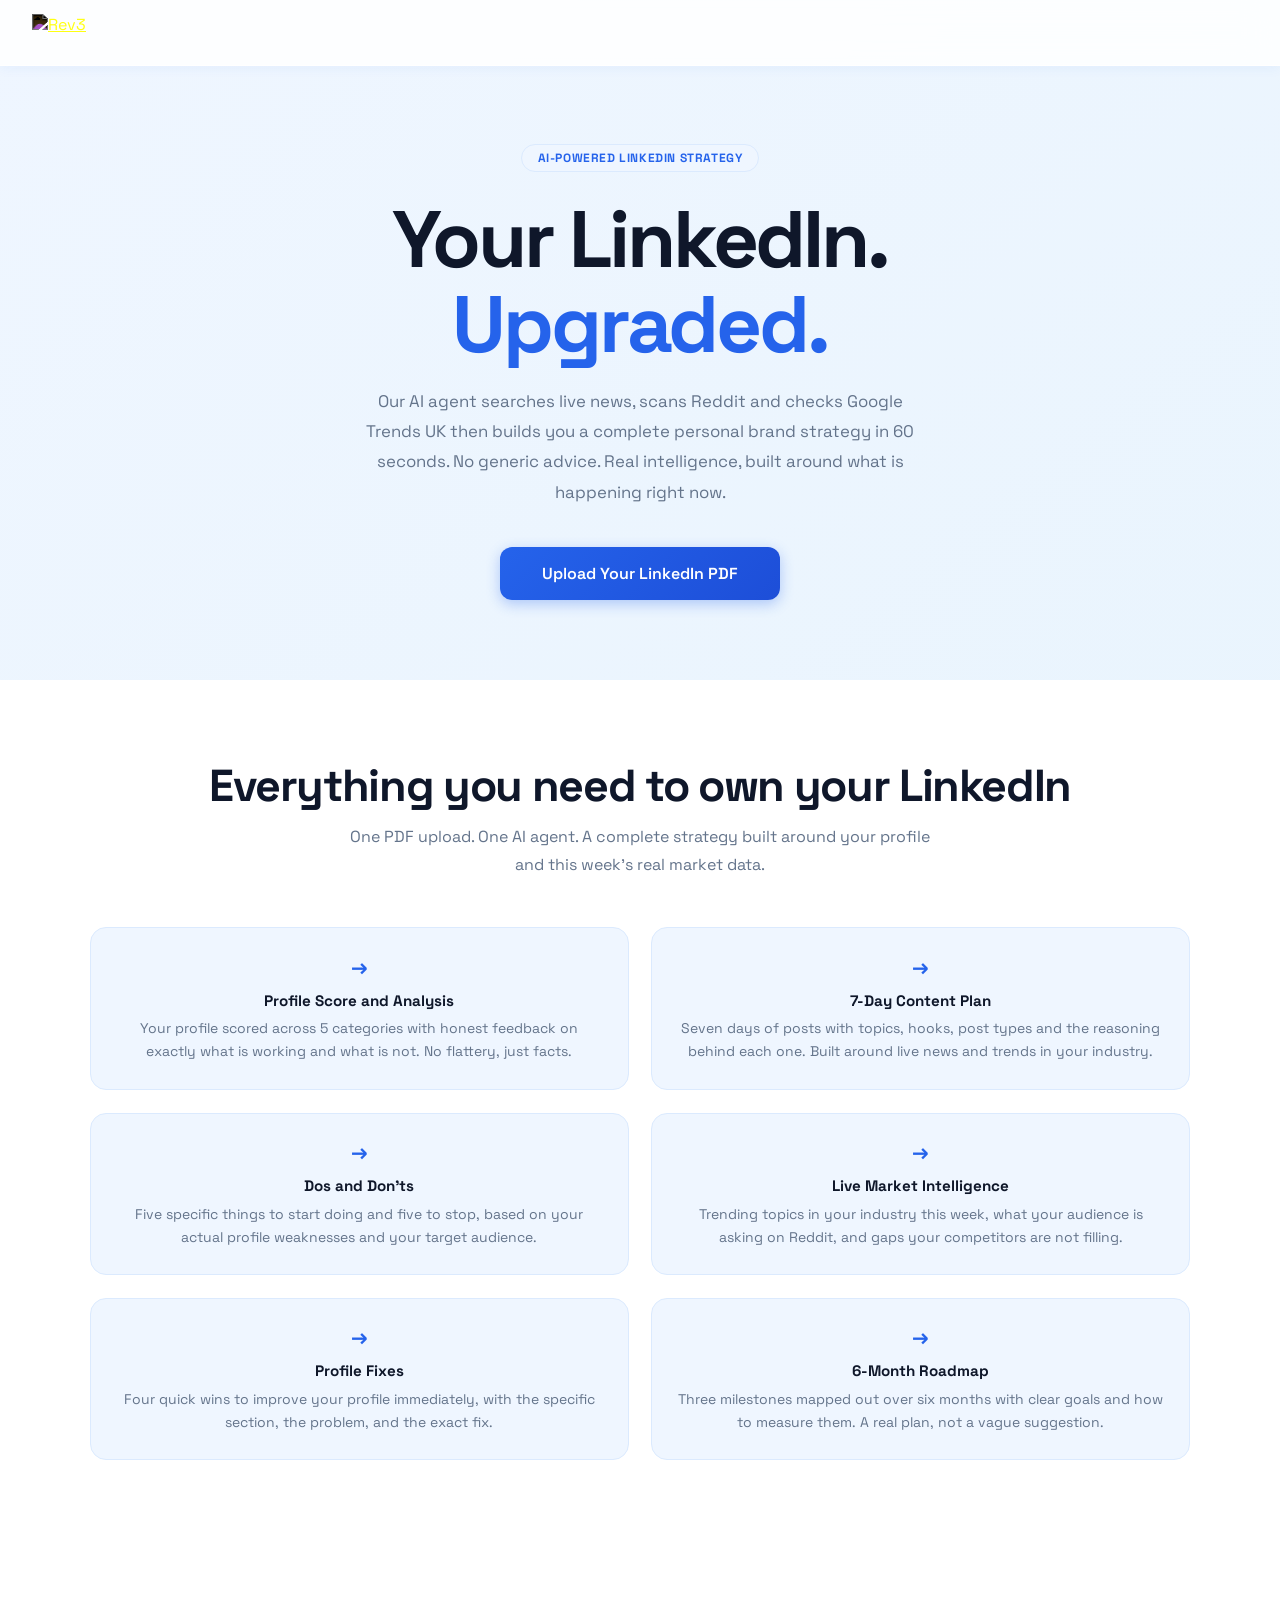
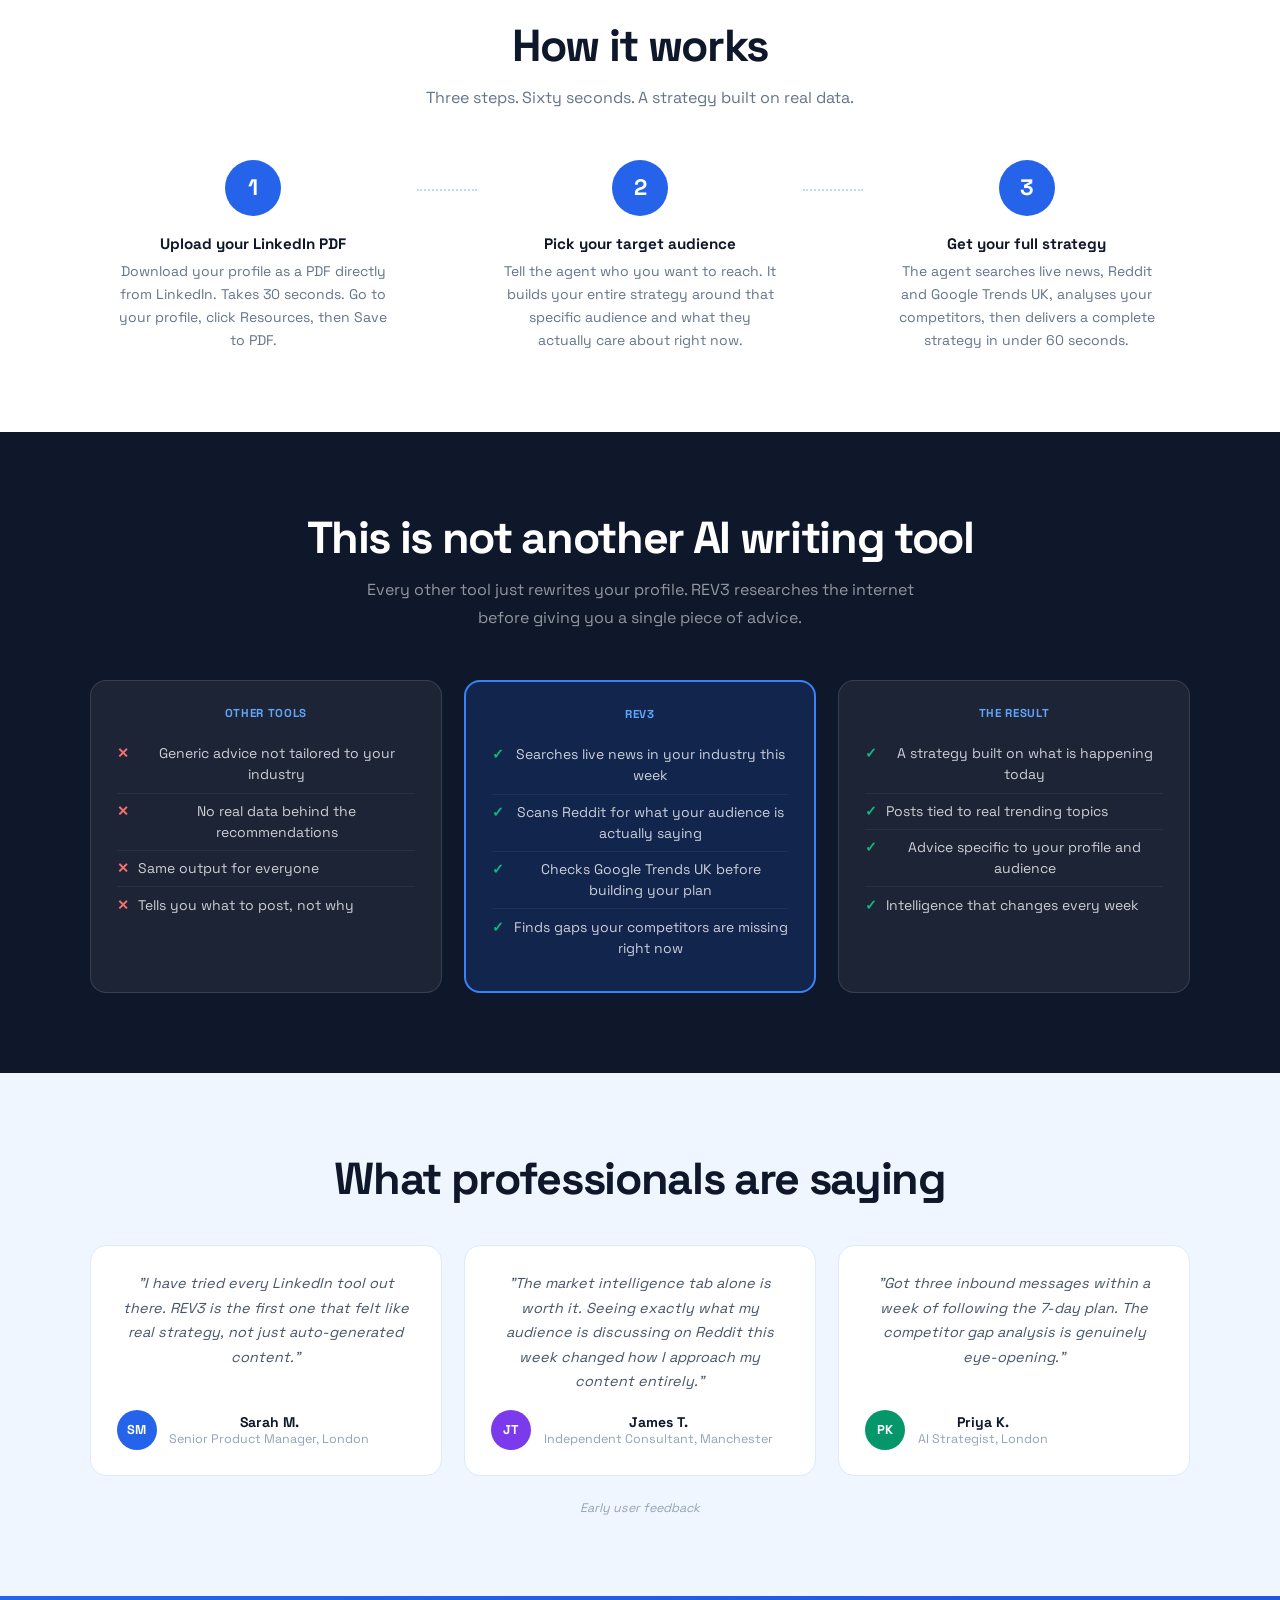
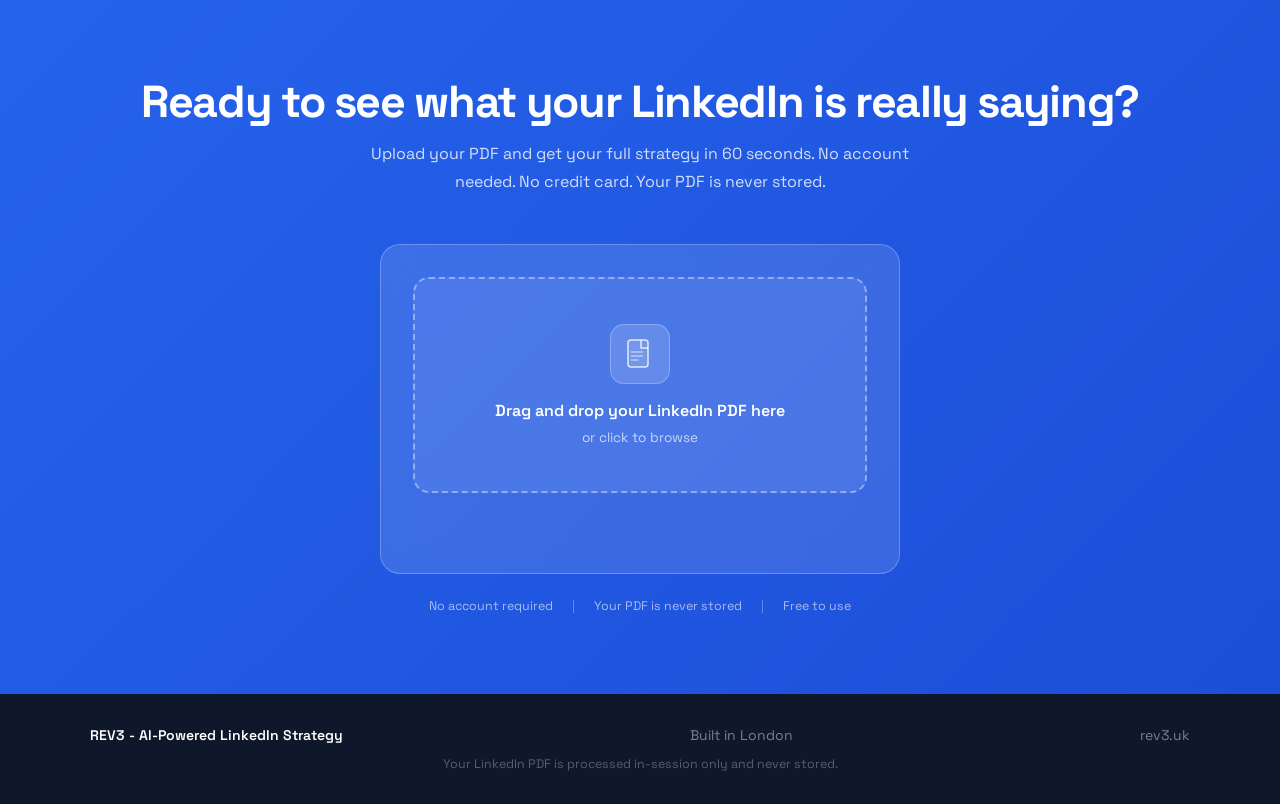
==== commit 4ffdba36: "Remove duplicate Upload PDF button from top nav https://claude.ai/code/session_01QeaoNeiHi7FUeWNH7GP" ====
--- a/static/index.html
+++ b/static/index.html
@@ -277,7 +277,6 @@
 <!-- FIXED NAV -->
 <nav id="topnav">
   <a href="/"><img src="/logo.png" alt="Rev3" class="logo-img"/></a>
-  <button class="btn btn-sm" onclick="scrollToUpload(event)">Upload PDF</button>
 </nav>
 
 <!-- ══════════ LANDING PAGE ══════════ -->
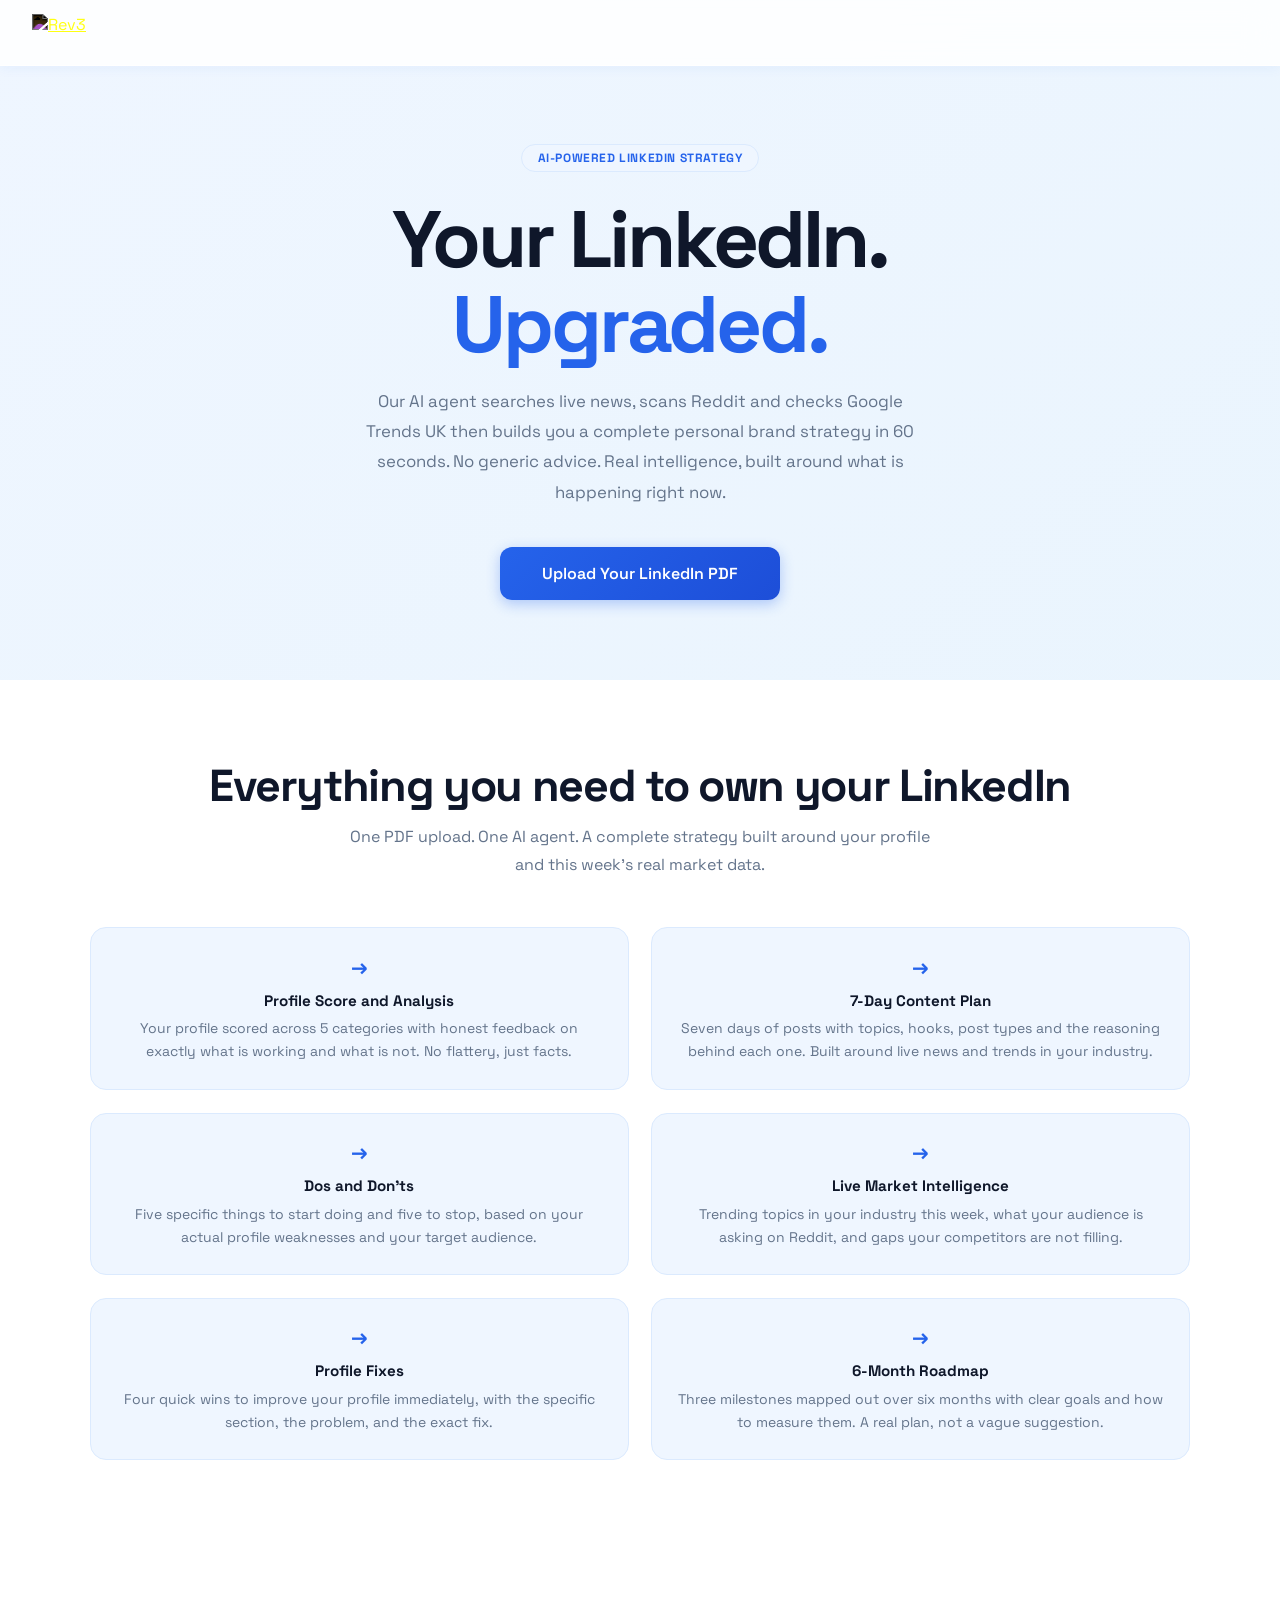
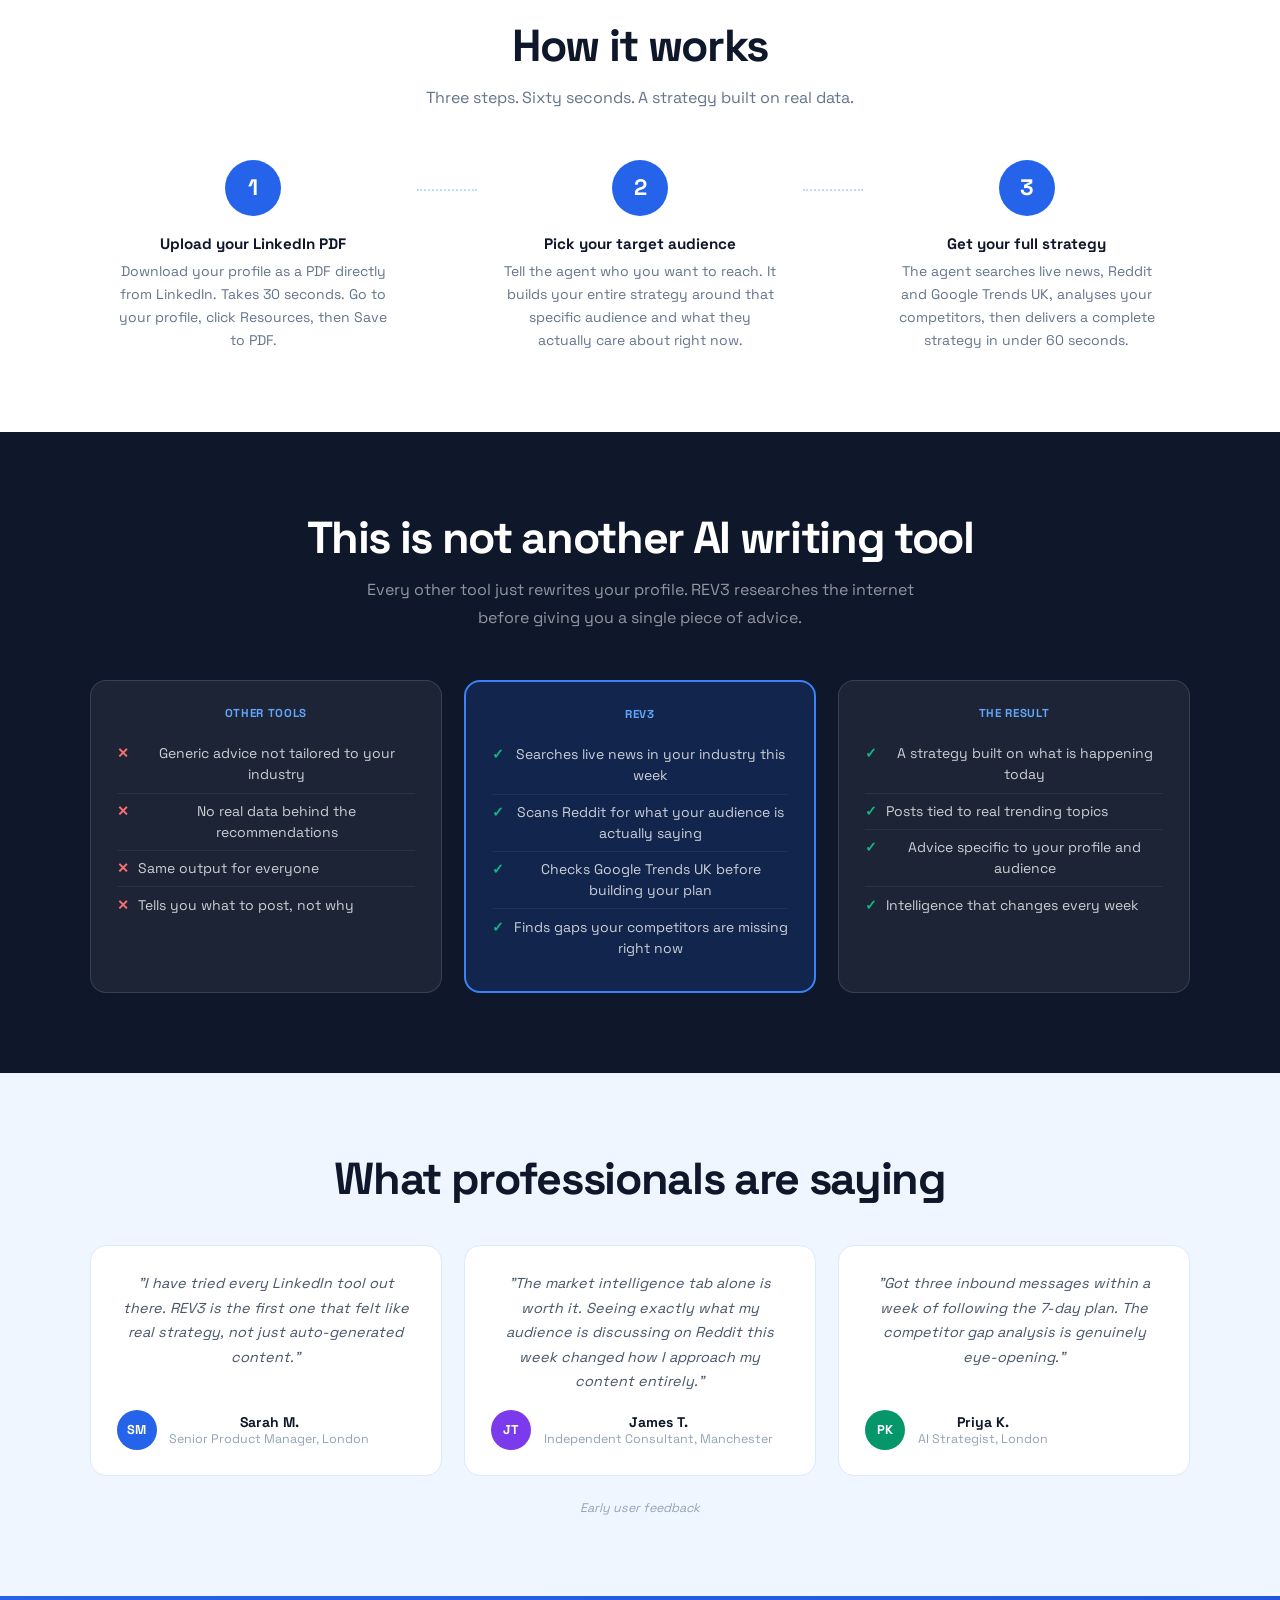
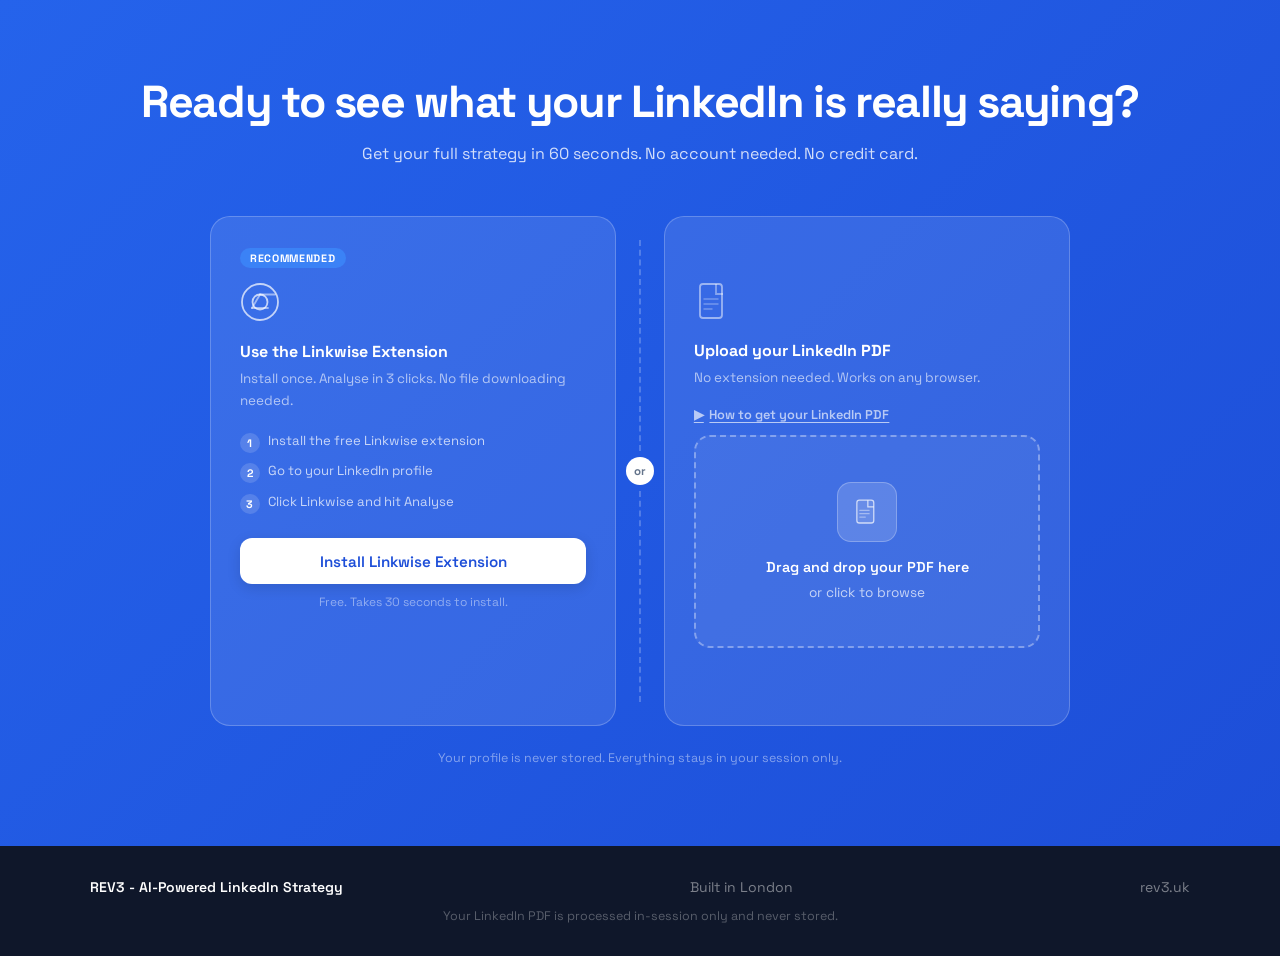
==== commit a150df97: "Add Chrome extension support and two-option upload screen Backend: - POST /upload-text endpoint: val" ====
--- a/static/index.html
+++ b/static/index.html
@@ -266,6 +266,54 @@
 .err-card p{color:var(--error);margin-bottom:1.2rem;font-size:.9rem;}
 ::-webkit-scrollbar{width:5px;height:5px;}::-webkit-scrollbar-track{background:transparent;}::-webkit-scrollbar-thumb{background:var(--blue-200);border-radius:3px;}
 ::selection{background:var(--blue-100);color:var(--blue-700);}
+
+/* ── TWO-OPTION UPLOAD LAYOUT ── */
+.opts-wrap{display:flex;align-items:stretch;gap:0;max-width:860px;margin:0 auto 1.5rem;}
+.opt-panel{flex:1;background:rgba(255,255,255,.1);border:1px solid rgba(255,255,255,.22);border-radius:20px;padding:1.8rem;text-align:left;position:relative;transition:opacity .35s ease;}
+.opt-panel.opt-done{opacity:.45;pointer-events:none;}
+.opt-rec{display:inline-block;background:var(--blue-500);color:#fff;font-size:.67rem;font-weight:700;text-transform:uppercase;letter-spacing:.06em;padding:.18rem .65rem;border-radius:20px;margin-bottom:.9rem;}
+.opt-icon{margin-bottom:.9rem;}
+.opt-h{font-size:1rem;font-weight:700;color:#fff;margin-bottom:.35rem;}
+.opt-sub{font-size:.84rem;color:rgba(255,255,255,.62);line-height:1.6;margin-bottom:1.1rem;}
+.ext-steps{list-style:none;margin-bottom:1.3rem;display:flex;flex-direction:column;gap:.2rem;}
+.ext-step{display:flex;align-items:flex-start;gap:.5rem;font-size:.82rem;color:rgba(255,255,255,.72);padding:.2rem 0;}
+.ext-num{min-width:20px;height:20px;background:rgba(255,255,255,.15);border-radius:50%;display:flex;align-items:center;justify-content:center;font-size:.68rem;font-weight:700;color:#fff;flex-shrink:0;margin-top:1px;}
+.opt-note{font-size:.75rem;color:rgba(255,255,255,.45);margin-top:.6rem;text-align:center;}
+.opt-success{display:none;align-items:center;gap:.6rem;background:rgba(16,185,129,.2);border:1px solid rgba(16,185,129,.4);border-radius:10px;padding:.7rem 1rem;margin-top:.9rem;}
+.opt-success.show{display:flex;}
+.opt-success-ico{color:var(--success);font-weight:700;font-size:1.1rem;flex-shrink:0;}
+.opt-success-txt{font-size:.85rem;color:#fff;font-weight:600;}
+
+/* divider */
+.opt-div{display:flex;flex-direction:column;align-items:center;padding:1.5rem 0;width:48px;flex-shrink:0;}
+.opt-div-line{flex:1;width:0;border-left:2px dashed rgba(255,255,255,.22);}
+.opt-div-or{width:28px;height:28px;background:#fff;border-radius:50%;display:flex;align-items:center;justify-content:center;font-size:.72rem;color:var(--slate-500);font-weight:700;flex-shrink:0;margin:6px 0;}
+
+/* pdf instructions toggle */
+.pdf-toggle{background:none;border:none;color:rgba(255,255,255,.65);font-family:'Space Grotesk',sans-serif;font-size:.8rem;font-weight:600;cursor:pointer;padding:0;margin-bottom:.75rem;display:flex;align-items:center;gap:.35rem;text-decoration:underline;text-underline-offset:3px;transition:color .15s;}
+.pdf-toggle:hover{color:#fff;}
+.pdf-toggle-arrow{transition:transform .2s ease;display:inline-block;}
+.pdf-toggle-arrow.open{transform:rotate(90deg);}
+.pdf-inst{display:none;margin-bottom:1rem;}
+.pdf-inst.open{display:block;}
+.pdf-inst-step{display:flex;align-items:flex-start;gap:.5rem;font-size:.8rem;color:rgba(255,255,255,.7);padding:.3rem 0;animation:fadeUp .2s ease forwards;}
+.pdf-inst-num{min-width:20px;height:20px;background:var(--blue-600);border-radius:50%;display:flex;align-items:center;justify-content:center;font-size:.68rem;font-weight:700;color:#fff;flex-shrink:0;margin-top:1px;}
+
+/* upload zone inside option panel */
+.opt-panel .upload-zone{border-color:rgba(255,255,255,.35);background:rgba(255,255,255,.06);}
+.opt-panel .upload-zone:hover{border-color:rgba(255,255,255,.65);background:rgba(255,255,255,.12);}
+.opt-panel .upload-zone strong{font-size:.9rem;}
+
+/* profile loaded banner */
+#profileLoaded{max-width:860px;margin:0 auto 1rem;background:rgba(16,185,129,.2);border:1px solid rgba(16,185,129,.4);border-radius:12px;padding:.85rem 1.2rem;display:none;align-items:center;gap:.7rem;font-size:.875rem;color:#fff;font-weight:600;}
+#profileLoaded.show{display:flex;}
+
+@media(max-width:680px){
+  .opts-wrap{flex-direction:column;}
+  .opt-div{flex-direction:row;width:100%;padding:.75rem 0;height:auto;}
+  .opt-div-line{flex:1;width:auto;height:0;border-left:none;border-top:2px dashed rgba(255,255,255,.22);}
+  .opt-div-or{margin:0 8px;}
+}
 </style>
 </head>
 <body>
@@ -390,31 +438,101 @@
   <section class="lp-sec ucta-sec" id="upload-section">
     <div class="lp-inner lp-center">
       <h2 class="lp-h">Ready to see what your LinkedIn is really saying?</h2>
-      <p class="lp-sub">Upload your PDF and get your full strategy in 60 seconds. No account needed. No credit card. Your PDF is never stored.</p>
-      <div class="upload-box-wrap">
-        <div class="upload-zone" id="uploadZone">
-          <input type="file" accept=".pdf" id="fileInput"/>
-          <div class="upload-icon-box">
-            <svg width="26" height="30" viewBox="0 0 26 30" fill="none">
-              <rect x="1" y="1" width="20" height="27" rx="3" stroke="rgba(255,255,255,.8)" stroke-width="1.5" fill="rgba(255,255,255,.1)"/>
-              <path d="M14 1v8h7" stroke="rgba(255,255,255,.8)" stroke-width="1.5" fill="none"/>
-              <line x1="4.5" y1="13" x2="15.5" y2="13" stroke="rgba(255,255,255,.5)" stroke-width="1.5" stroke-linecap="round"/>
-              <line x1="4.5" y1="17" x2="15.5" y2="17" stroke="rgba(255,255,255,.5)" stroke-width="1.5" stroke-linecap="round"/>
-              <line x1="4.5" y1="21" x2="11" y2="21" stroke="rgba(255,255,255,.5)" stroke-width="1.5" stroke-linecap="round"/>
+      <p class="lp-sub">Get your full strategy in 60 seconds. No account needed. No credit card.</p>
+
+      <!-- Profile loaded banner -->
+      <div id="profileLoaded">
+        <span style="font-size:1.1rem;">&#10003;</span>
+        <span>Profile loaded. Analysing now...</span>
+      </div>
+
+      <div class="opts-wrap">
+
+        <!-- OPTION 1: EXTENSION -->
+        <div class="opt-panel" id="optExt">
+          <div class="opt-rec">Recommended</div>
+          <div class="opt-icon">
+            <!-- Chrome icon -->
+            <svg width="40" height="40" viewBox="0 0 40 40" fill="none" xmlns="http://www.w3.org/2000/svg">
+              <circle cx="20" cy="20" r="18" stroke="rgba(255,255,255,.7)" stroke-width="1.8" fill="none"/>
+              <circle cx="20" cy="20" r="7.5" stroke="rgba(255,255,255,.7)" stroke-width="1.8" fill="none"/>
+              <line x1="20" y1="12.5" x2="35" y2="12.5" stroke="rgba(255,255,255,.5)" stroke-width="1.8" stroke-linecap="round"/>
+              <line x1="20" y1="12.5" x2="12" y2="26" stroke="rgba(255,255,255,.5)" stroke-width="1.8" stroke-linecap="round"/>
+              <line x1="28" y1="26" x2="12" y2="26" stroke="rgba(255,255,255,.5)" stroke-width="1.8" stroke-linecap="round"/>
             </svg>
           </div>
-          <strong>Drag and drop your LinkedIn PDF here</strong>
-          <span>or click to browse</span>
-        </div>
-        <div id="uploadStatus"></div>
-      </div>
-      <div class="trust-row">
-        <span class="trust-item">No account required</span>
-        <span class="trust-sep">|</span>
-        <span class="trust-item">Your PDF is never stored</span>
-        <span class="trust-sep">|</span>
-        <span class="trust-item">Free to use</span>
-      </div>
+          <div class="opt-h">Use the Linkwise Extension</div>
+          <p class="opt-sub">Install once. Analyse in 3 clicks. No file downloading needed.</p>
+          <ol class="ext-steps">
+            <li class="ext-step"><span class="ext-num">1</span>Install the free Linkwise extension</li>
+            <li class="ext-step"><span class="ext-num">2</span>Go to your LinkedIn profile</li>
+            <li class="ext-step"><span class="ext-num">3</span>Click Linkwise and hit Analyse</li>
+          </ol>
+          <a href="https://chrome.google.com/webstore/detail/linkwise" target="_blank" rel="noopener noreferrer" class="btn btn-white" style="width:100%;justify-content:center;">Install Linkwise Extension</a>
+          <p class="opt-note">Free. Takes 30 seconds to install.</p>
+          <div class="opt-success" id="extSuccess">
+            <span class="opt-success-ico">&#10003;</span>
+            <span class="opt-success-txt">Profile received from extension</span>
+          </div>
+        </div>
+
+        <!-- DIVIDER -->
+        <div class="opt-div">
+          <div class="opt-div-line"></div>
+          <div class="opt-div-or">or</div>
+          <div class="opt-div-line"></div>
+        </div>
+
+        <!-- OPTION 2: PDF -->
+        <div class="opt-panel" id="optPdf">
+          <div class="opt-icon" style="margin-top:2.2rem;">
+            <!-- Document icon -->
+            <svg width="40" height="40" viewBox="0 0 40 40" fill="none">
+              <rect x="6" y="3" width="22" height="34" rx="3" stroke="rgba(255,255,255,.5)" stroke-width="1.8" fill="none"/>
+              <path d="M22 3v10h7" stroke="rgba(255,255,255,.4)" stroke-width="1.8" fill="none"/>
+              <line x1="10" y1="18" x2="24" y2="18" stroke="rgba(255,255,255,.3)" stroke-width="1.5" stroke-linecap="round"/>
+              <line x1="10" y1="23" x2="24" y2="23" stroke="rgba(255,255,255,.3)" stroke-width="1.5" stroke-linecap="round"/>
+              <line x1="10" y1="28" x2="18" y2="28" stroke="rgba(255,255,255,.3)" stroke-width="1.5" stroke-linecap="round"/>
+            </svg>
+          </div>
+          <div class="opt-h">Upload your LinkedIn PDF</div>
+          <p class="opt-sub">No extension needed. Works on any browser.</p>
+
+          <button class="pdf-toggle" id="pdfToggle" onclick="togglePdfInstructions()">
+            <span class="pdf-toggle-arrow" id="pdfArrow">&#9654;</span> How to get your LinkedIn PDF
+          </button>
+          <div class="pdf-inst" id="pdfInst">
+            <div class="pdf-inst-step"><span class="pdf-inst-num">1</span>Go to your LinkedIn profile on desktop</div>
+            <div class="pdf-inst-step" style="animation-delay:.05s"><span class="pdf-inst-num">2</span>Click Resources at the top of your profile</div>
+            <div class="pdf-inst-step" style="animation-delay:.1s"><span class="pdf-inst-num">3</span>Click Save to PDF from the dropdown</div>
+            <div class="pdf-inst-step" style="animation-delay:.15s"><span class="pdf-inst-num">4</span>Upload the downloaded file below</div>
+          </div>
+
+          <div class="upload-zone" id="uploadZone">
+            <input type="file" accept=".pdf" id="fileInput"/>
+            <div class="upload-icon-box">
+              <svg width="22" height="26" viewBox="0 0 26 30" fill="none">
+                <rect x="1" y="1" width="20" height="27" rx="3" stroke="rgba(255,255,255,.7)" stroke-width="1.5" fill="rgba(255,255,255,.08)"/>
+                <path d="M14 1v8h7" stroke="rgba(255,255,255,.7)" stroke-width="1.5" fill="none"/>
+                <line x1="4.5" y1="13" x2="15.5" y2="13" stroke="rgba(255,255,255,.4)" stroke-width="1.5" stroke-linecap="round"/>
+                <line x1="4.5" y1="17" x2="15.5" y2="17" stroke="rgba(255,255,255,.4)" stroke-width="1.5" stroke-linecap="round"/>
+                <line x1="4.5" y1="21" x2="11" y2="21" stroke="rgba(255,255,255,.4)" stroke-width="1.5" stroke-linecap="round"/>
+              </svg>
+            </div>
+            <strong>Drag and drop your PDF here</strong>
+            <span>or click to browse</span>
+          </div>
+          <div id="uploadStatus"></div>
+
+          <div class="opt-success" id="pdfSuccess">
+            <span class="opt-success-ico">&#10003;</span>
+            <span class="opt-success-txt">PDF uploaded successfully</span>
+          </div>
+        </div>
+
+      </div><!-- /opts-wrap -->
+
+      <p style="font-size:.78rem;color:rgba(255,255,255,.45);margin-top:.5rem;">Your profile is never stored. Everything stays in your session only.</p>
     </div>
   </section>
 
@@ -429,6 +547,31 @@
   </footer>
 
 </div><!-- /landing -->
+
+<!-- ══════════ STEP EMAIL ══════════ -->
+<div id="stepEmail" class="hidden fade-in" style="background:linear-gradient(140deg,#EFF6FF 0%,#E8F4FD 45%,#F0EEFF 100%);min-height:100vh;display:flex;flex-direction:column;">
+  <nav class="nav" style="position:relative;z-index:1;">
+    <a href="/"><img src="/logo.png" alt="Rev3" class="logo-img"/></a>
+  </nav>
+  <div style="flex:1;display:flex;align-items:center;justify-content:center;padding:2rem 1rem;position:relative;z-index:1;">
+    <div style="width:100%;max-width:420px;">
+      <div style="font-size:1.5rem;font-weight:700;color:var(--slate-900);letter-spacing:-.02em;margin-bottom:.4rem;">Almost there.</div>
+      <p style="font-size:.9rem;color:var(--slate-500);margin-bottom:1.8rem;line-height:1.65;">Your PDF uploaded. Enter your details so we can save your strategy and send you daily reminders.</p>
+      <div class="glass" style="padding:1.8rem;">
+        <div class="field">
+          <label for="regName">Your name</label>
+          <input class="input" type="text" id="regName" placeholder="Jane Smith" autocomplete="name"/>
+        </div>
+        <div class="field" style="margin-bottom:1.4rem;">
+          <label for="regEmail">Email address</label>
+          <input class="input" type="email" id="regEmail" placeholder="jane@company.com" autocomplete="email"/>
+        </div>
+        <button class="btn" id="regBtn" style="width:100%;">Analyse My Profile →</button>
+        <p id="regErr" style="margin-top:.65rem;font-size:.8rem;color:var(--error);min-height:1rem;"></p>
+      </div>
+    </div>
+  </div>
+</div>
 
 <!-- ══════════ STEP 2 ══════════ -->
 <div id="step2" class="hidden fade-in">
@@ -579,7 +722,49 @@
 let profileText = '', analysisData = null, selectedAudience = null, fullStrategy = null;
 let userName = '', userEmail = '';
 
-const ALL_VIEWS = '#landing,#step2,#stepAgent,#step3,#errorContainer';
+// ── PDF instructions toggle ────────────────────────
+function togglePdfInstructions() {
+  const inst  = document.getElementById('pdfInst');
+  const arrow = document.getElementById('pdfArrow');
+  const open  = inst.classList.toggle('open');
+  arrow.classList.toggle('open', open);
+}
+
+// ── Mark one option done, grey the other ──────────
+function profileLoaded(source) {
+  if (source === 'ext') {
+    document.getElementById('extSuccess').classList.add('show');
+    document.getElementById('optPdf').classList.add('opt-done');
+  } else {
+    document.getElementById('pdfSuccess').classList.add('show');
+    document.getElementById('optExt').classList.add('opt-done');
+  }
+  document.getElementById('profileLoaded').classList.add('show');
+}
+
+// ── Check for extension data on page load ─────────
+(function checkExtension() {
+  const params = new URLSearchParams(window.location.search);
+  if (params.get('source') !== 'extension') return;
+  const text = localStorage.getItem('linkwise_profile_text');
+  if (!text) return;
+  localStorage.removeItem('linkwise_profile_text');
+  profileText = text;
+  // Clean URL without reloading
+  history.replaceState(null, '', window.location.pathname);
+  // Show extension success then advance to email step
+  window.addEventListener('DOMContentLoaded', () => {
+    profileLoaded('ext');
+    setTimeout(() => show('stepEmail'), 1200);
+  }, { once: true });
+  // If DOM already loaded
+  if (document.readyState !== 'loading') {
+    profileLoaded('ext');
+    setTimeout(() => show('stepEmail'), 1200);
+  }
+})();
+
+const ALL_VIEWS = '#landing,#stepEmail,#step2,#stepAgent,#step3,#errorContainer';
 
 function show(id) {
   document.querySelectorAll(ALL_VIEWS).forEach(el => el.classList.add('hidden'));
@@ -619,14 +804,38 @@
   if (!file.name.toLowerCase().endsWith('.pdf')) {
     setStatus('<span style="color:rgba(255,255,255,.8)">Only PDF files accepted.</span>'); return;
   }
-  setStatus('<span class="spinner" style="border-top-color:#fff;border-color:rgba(255,255,255,.3);border-top-color:#fff"></span> <span style="color:#fff">Uploading...</span>');
+  setStatus('<span class="spinner" style="border-color:rgba(255,255,255,.3);border-top-color:#fff"></span> <span style="color:#fff">Uploading...</span>');
   const fd = new FormData(); fd.append('file', file);
   try {
     const r = await fetch('/upload', { method: 'POST', body: fd });
     const d = await r.json().catch(() => ({}));
     if (!r.ok) throw new Error(d.detail || `Upload failed (${r.status})`);
     profileText = d.text;
-    setStatus('<span class="spinner" style="border-color:rgba(255,255,255,.3);border-top-color:#fff"></span> <span style="color:#fff">Analysing your profile...</span>');
+    setStatus('');
+    profileLoaded('pdf');
+    setTimeout(() => show('stepEmail'), 900);
+  } catch (err) {
+    setStatus(`<span style="color:#fca5a5">${esc(err.message)}</span>`);
+  }
+}
+function setStatus(html) { uploadStatus.innerHTML = html; }
+
+// Email step → register → analyse
+document.getElementById('regBtn').addEventListener('click', async () => {
+  const name  = document.getElementById('regName').value.trim();
+  const email = document.getElementById('regEmail').value.trim();
+  const errEl = document.getElementById('regErr');
+  const btn   = document.getElementById('regBtn');
+  errEl.textContent = '';
+  if (!name)                { errEl.textContent = 'Please enter your name.'; return; }
+  if (!email.includes('@')) { errEl.textContent = 'Please enter a valid email.'; return; }
+  userName = name; userEmail = email;
+  btn.disabled = true; btn.textContent = 'Analysing your profile...';
+  try {
+    await fetch('/register', {
+      method: 'POST', headers: { 'Content-Type': 'application/json' },
+      body: JSON.stringify({ name, email }),
+    }).catch(() => {});
     const ar = await fetch('/analyze-only', {
       method: 'POST', headers: { 'Content-Type': 'application/json' },
       body: JSON.stringify({ profile_text: profileText }),
@@ -637,10 +846,13 @@
     renderStep2(ad);
     show('step2');
   } catch (err) {
-    setStatus(`<span style="color:#fca5a5">${esc(err.message)}</span>`);
+    errEl.textContent = err.message;
+    btn.disabled = false; btn.textContent = 'Analyse My Profile →';
   }
-}
-function setStatus(html) { uploadStatus.innerHTML = html; }
+});
+['regName','regEmail'].forEach(id =>
+  document.getElementById(id).addEventListener('keydown', e => { if (e.key === 'Enter') document.getElementById('regBtn').click(); })
+);
 
 // Step 2
 function renderStep2(d) {
@@ -801,7 +1013,13 @@
 // Start again
 document.getElementById('startAgainBtn').addEventListener('click', () => {
   profileText = ''; analysisData = null; selectedAudience = null; fullStrategy = null;
+  userName = ''; userEmail = '';
   fileInput.value = ''; uploadStatus.innerHTML = '';
+  document.getElementById('regName').value = '';
+  document.getElementById('regEmail').value = '';
+  document.getElementById('regErr').textContent = '';
+  document.getElementById('regBtn').disabled = false;
+  document.getElementById('regBtn').textContent = 'Analyse My Profile →';
   show('landing');
 });
 
